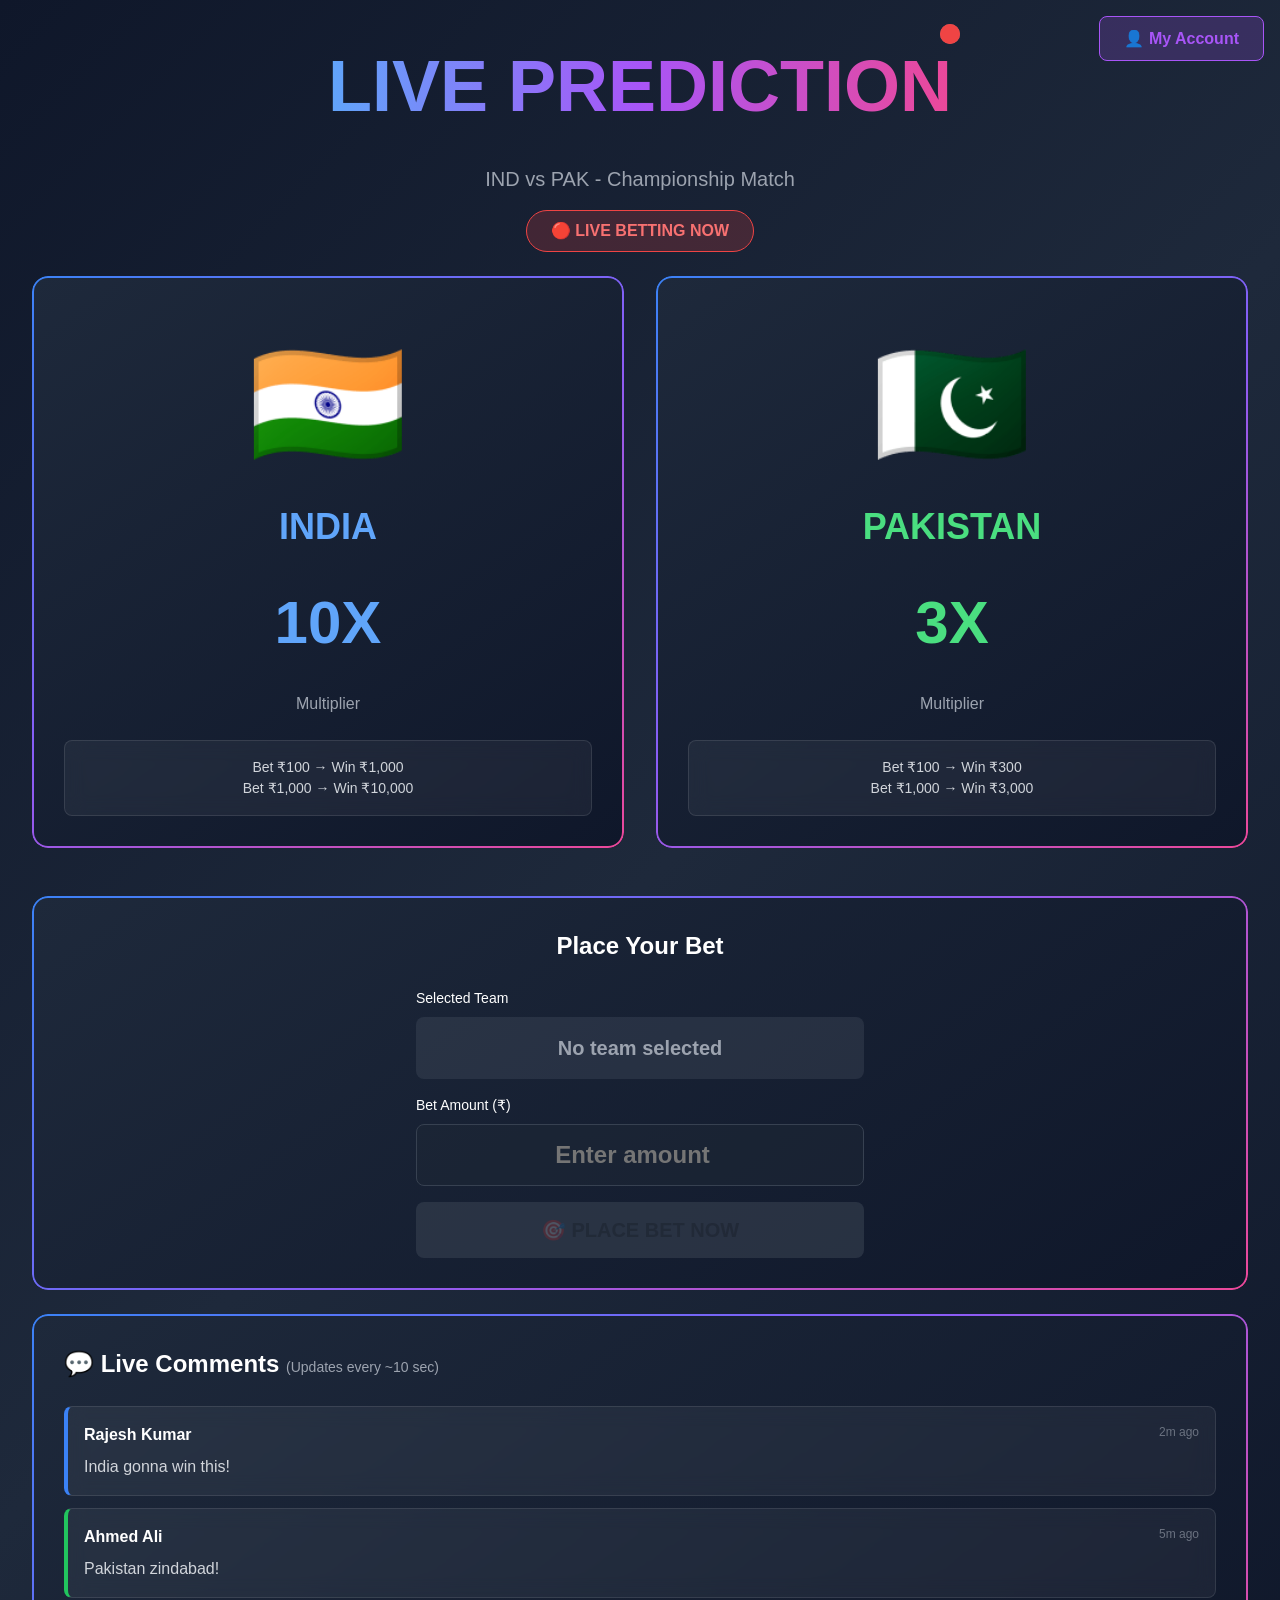
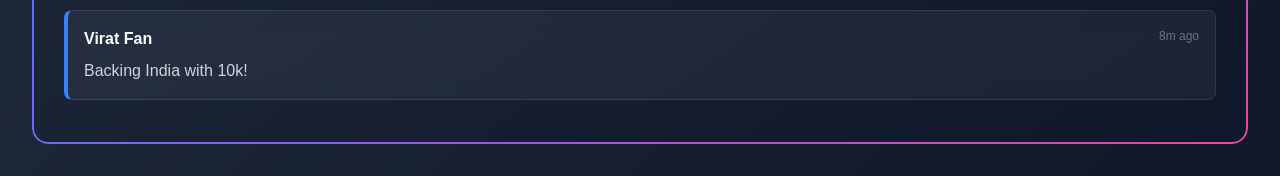
==== index.html @ f401abc2 "Rename indvspak/prediction-marketplace.html to index.html" ====
<!DOCTYPE html>
<html lang="en">
<head>
    <meta charset="UTF-8">
    <meta name="viewport" content="width=device-width, initial-scale=1.0">
    <title>Match Prediction Marketplace</title>
    <style>
        * {
            margin: 0;
            padding: 0;
            box-sizing: border-box;
        }

        body {
            font-family: -apple-system, BlinkMacSystemFont, 'Segoe UI', Roboto, sans-serif;
            background: linear-gradient(135deg, #0f172a 0%, #1e293b 50%, #0f172a 100%);
            min-height: 100vh;
            color: white;
            line-height: 1.5;
        }

        .container {
            max-width: 1280px;
            margin: 0 auto;
            padding: 2rem 1rem;
        }

        @media (min-width: 768px) {
            .container {
                padding: 2rem;
            }
        }

        @keyframes float {
            0%, 100% { transform: translateY(0px); }
            50% { transform: translateY(-20px); }
        }

        @keyframes pulse-glow {
            0%, 100% { box-shadow: 0 0 20px rgba(59, 130, 246, 0.5); }
            50% { box-shadow: 0 0 40px rgba(59, 130, 246, 0.8); }
        }

        @keyframes slide-in {
            from { transform: translateX(-100%); opacity: 0; }
            to { transform: translateX(0); opacity: 1; }
        }

        @keyframes fade-in-up {
            from { transform: translateY(20px); opacity: 0; }
            to { transform: translateY(0); opacity: 1; }
        }

        @keyframes shimmer {
            0% { background-position: -1000px 0; }
            100% { background-position: 1000px 0; }
        }

        @keyframes ping {
            75%, 100% { transform: scale(2); opacity: 0; }
        }

        @keyframes pulse {
            0%, 100% { opacity: 1; }
            50% { opacity: 0.5; }
        }

        .float-animation {
            animation: float 3s ease-in-out infinite;
        }

        .pulse-glow {
            animation: pulse-glow 2s ease-in-out infinite;
        }

        .fade-in-up {
            animation: fade-in-up 0.6s ease-out forwards;
        }

        .comment-enter {
            animation: slide-in 0.5s ease-out;
        }

        .animate-pulse {
            animation: pulse 2s cubic-bezier(0.4, 0, 0.6, 1) infinite;
        }

        .gradient-border {
            position: relative;
            background: linear-gradient(145deg, #1e293b, #0f172a);
            border-radius: 1rem;
            padding: 2rem;
        }

        .gradient-border::before {
            content: '';
            position: absolute;
            inset: 0;
            border-radius: 1rem;
            padding: 2px;
            background: linear-gradient(145deg, #3b82f6, #8b5cf6, #ec4899);
            -webkit-mask: linear-gradient(#fff 0 0) content-box, linear-gradient(#fff 0 0);
            mask-composite: exclude;
            pointer-events: none;
        }

        .bet-card {
            cursor: pointer;
            transition: all 0.3s cubic-bezier(0.4, 0, 0.2, 1);
        }

        .bet-card:hover {
            transform: translateY(-8px) scale(1.02);
        }

        .bet-card.selected {
            box-shadow: 0 0 0 4px;
        }

        .bet-card.selected.india {
            box-shadow: 0 0 0 4px rgb(59, 130, 246);
        }

        .bet-card.selected.pakistan {
            box-shadow: 0 0 0 4px rgb(34, 197, 94);
        }

        .glass-effect {
            background: rgba(255, 255, 255, 0.05);
            backdrop-filter: blur(10px);
            border: 1px solid rgba(255, 255, 255, 0.1);
            padding: 1rem;
            border-radius: 0.5rem;
        }

        .gradient-text {
            background: linear-gradient(to right, rgb(96, 165, 250), rgb(168, 85, 247), rgb(236, 72, 153));
            -webkit-background-clip: text;
            background-clip: text;
            -webkit-text-fill-color: transparent;
            font-size: 3rem;
            font-weight: 900;
            margin-bottom: 1rem;
        }

        @media (min-width: 768px) {
            .gradient-text {
                font-size: 4.5rem;
            }
        }

        .live-badge {
            display: inline-block;
            margin-top: 1rem;
            padding: 0.5rem 1.5rem;
            background: rgba(239, 68, 68, 0.2);
            border: 1px solid rgb(239, 68, 68);
            border-radius: 9999px;
            font-weight: 600;
            color: rgb(248, 113, 113);
        }

        .ping-container {
            position: absolute;
            top: -0.5rem;
            right: -0.5rem;
            display: inline-flex;
            height: 1.25rem;
            width: 1.25rem;
        }

        .ping-outer {
            position: absolute;
            height: 100%;
            width: 100%;
            border-radius: 9999px;
            background: rgb(248, 113, 113);
            opacity: 0.75;
            animation: ping 1s cubic-bezier(0, 0, 0.2, 1) infinite;
        }

        .ping-inner {
            position: relative;
            height: 1.25rem;
            width: 1.25rem;
            border-radius: 9999px;
            background: rgb(239, 68, 68);
        }

        .grid-2 {
            display: grid;
            gap: 2rem;
            margin-bottom: 3rem;
        }

        @media (min-width: 768px) {
            .grid-2 {
                grid-template-columns: repeat(2, 1fr);
            }
        }

        .team-multiplier {
            font-size: 3.75rem;
            font-weight: 900;
            margin: 1.5rem 0;
        }

        .india-theme {
            color: rgb(96, 165, 250);
        }

        .pakistan-theme {
            color: rgb(74, 222, 128);
        }

        input {
            width: 100%;
            padding: 1rem;
            background: rgba(31, 41, 55, 0.5);
            border: 1px solid rgb(55, 65, 81);
            border-radius: 0.5rem;
            color: white;
            font-size: 1.5rem;
            font-weight: 700;
            text-align: center;
        }

        input:focus {
            outline: none;
            border-color: rgb(168, 85, 247);
        }

        button {
            width: 100%;
            padding: 1rem;
            border-radius: 0.5rem;
            font-weight: 700;
            font-size: 1.25rem;
            transition: all 0.3s;
            border: none;
            cursor: pointer;
        }

        button.primary {
            background: linear-gradient(to right, rgb(168, 85, 247), rgb(236, 72, 153));
        }

        button.primary:hover:not(:disabled) {
            box-shadow: 0 25px 50px -12px rgba(0, 0, 0, 0.5);
            transform: scale(1.05);
        }

        button.primary.pulse-glow {
            animation: pulse-glow 2s ease-in-out infinite;
        }

        button.secondary {
            background: rgb(55, 65, 81);
        }

        button.secondary:hover {
            background: rgb(75, 85, 99);
        }

        button.success {
            background: linear-gradient(to right, rgb(34, 197, 94), rgb(16, 185, 129));
        }

        button.success:hover {
            box-shadow: 0 25px 50px -12px rgba(0, 0, 0, 0.5);
        }

        button:disabled {
            cursor: not-allowed;
            opacity: 0.6;
            background: rgb(55, 65, 81);
        }

        .modal {
            position: fixed;
            inset: 0;
            z-index: 999;
            display: none;
            align-items: center;
            justify-content: center;
            padding: 1rem;
            background: rgba(0, 0, 0, 0.7);
            backdrop-filter: blur(8px);
        }

        .modal.show {
            display: flex;
        }

        .modal-content {
            width: 100%;
            max-width: 28rem;
        }

        .shimmer {
            background: linear-gradient(90deg, transparent, rgba(255,255,255,0.2), transparent);
            background-size: 1000px 100%;
            animation: shimmer 2s infinite;
            height: 16rem;
            display: flex;
            align-items: center;
            justify-content: center;
            border-radius: 0.5rem;
            background-color: rgba(31, 41, 55, 0.5);
            margin-bottom: 1rem;
        }

        .comments-section {
            max-height: 24rem;
            overflow-y: auto;
        }

        .comment {
            padding: 1rem;
            background: rgba(255, 255, 255, 0.05);
            backdrop-filter: blur(10px);
            border: 1px solid rgba(255, 255, 255, 0.1);
            border-radius: 0.5rem;
            margin-bottom: 0.75rem;
        }

        .comment.india {
            border-left: 4px solid rgb(59, 130, 246);
        }

        .comment.pakistan {
            border-left: 4px solid rgb(34, 197, 94);
        }

        .flex-between {
            display: flex;
            justify-content: space-between;
            align-items: flex-start;
            margin-bottom: 0.5rem;
        }

        .flex-buttons {
            display: flex;
            gap: 0.75rem;
        }

        .text-center {
            text-align: center;
        }

        .mb-6 {
            margin-bottom: 1.5rem;
        }

        .mb-4 {
            margin-bottom: 1rem;
        }

        .mb-2 {
            margin-bottom: 0.5rem;
        }

        .mt-4 {
            margin-top: 1rem;
        }

        .space-y > * + * {
            margin-top: 1rem;
        }

        .hidden {
            display: none;
        }

        .selected-team-box {
            padding: 1rem;
            border-radius: 0.5rem;
            text-align: center;
            font-weight: 700;
            font-size: 1.25rem;
        }

        .selected-team-box.india {
            background: rgba(59, 130, 246, 0.2);
            color: rgb(96, 165, 250);
        }

        .selected-team-box.pakistan {
            background: rgba(34, 197, 94, 0.2);
            color: rgb(74, 222, 128);
        }

        .selected-team-box.none {
            background: rgba(107, 114, 128, 0.2);
            color: rgb(156, 163, 175);
        }

        .potential-win {
            text-align: center;
            padding: 1rem;
            background: rgba(255, 255, 255, 0.05);
            backdrop-filter: blur(10px);
            border: 1px solid rgba(255, 255, 255, 0.1);
            border-radius: 0.5rem;
        }

        .potential-win-amount {
            font-size: 1.875rem;
            font-weight: 700;
            color: rgb(250, 204, 21);
        }

        .qr-sent-box {
            background: white;
            padding: 1rem;
            border-radius: 0.5rem;
            margin-bottom: 1.5rem;
        }

        .emoji-large {
            font-size: 8rem;
        }

        .emoji-xl {
            font-size: 6rem;
        }

        label {
            display: block;
            font-weight: 500;
            margin-bottom: 0.5rem;
            font-size: 0.875rem;
        }

        .pay-amount {
            background: rgba(255, 255, 255, 0.05);
            backdrop-filter: blur(10px);
            border: 1px solid rgba(255, 255, 255, 0.1);
            padding: 1rem;
            border-radius: 0.5rem;
        }

        .success-modal {
            font-size: 3rem;
            font-weight: 700;
            color: rgb(74, 222, 128);
            margin-bottom: 1rem;
        }

        .bet-details {
            color: rgb(209, 213, 219);
            margin-bottom: 0.5rem;
        }

        .bet-value {
            font-weight: 700;
        }
    </style>
</head>
<body>
    <div class="container">
        <div style="position: absolute; top: 1rem; right: 1rem;">
            <button id="accountBtn" style="width: auto; padding: 0.75rem 1.5rem; background: rgba(168, 85, 247, 0.2); border: 1px solid rgb(168, 85, 247); border-radius: 0.5rem; font-size: 1rem; font-weight: 600; cursor: pointer; color: rgb(168, 85, 247);">
                👤 My Account
            </button>
        </div>
        
        <div class="text-center mb-6 fade-in-up">
            <div style="position: relative; display: inline-block;">
                <h1 class="gradient-text">LIVE PREDICTION</h1>
                <div class="ping-container">
                    <span class="ping-outer"></span>
                    <span class="ping-inner"></span>
                </div>
            </div>
            <p style="font-size: 1.25rem; color: rgb(156, 163, 175); margin-top: 0.5rem;">
                IND vs PAK - Championship Match
            </p>
            <div class="live-badge">
                🔴 LIVE BETTING NOW
            </div>
        </div>

        <div class="grid-2">
            <div class="bet-card gradient-border" id="indiaCard">
                <div class="text-center">
                    <div class="emoji-large float-animation">🇮🇳</div>
                    <h2 style="font-size: 2.25rem; font-weight: 700; margin-bottom: 0.5rem;" class="india-theme">
                        INDIA
                    </h2>
                    <div style="margin: 1.5rem 0;">
                        <div class="team-multiplier india-theme">10X</div>
                        <p style="color: rgb(156, 163, 175);">Multiplier</p>
                    </div>
                    <div class="glass-effect">
                        <p style="font-size: 0.875rem; color: rgb(209, 213, 219);">Bet ₹100 → Win ₹1,000</p>
                        <p style="font-size: 0.875rem; color: rgb(209, 213, 219);">Bet ₹1,000 → Win ₹10,000</p>
                    </div>
                    <div class="mt-4 hidden india-theme" id="indiaSelected" style="font-weight: 600;">
                        ✓ SELECTED
                    </div>
                </div>
            </div>

            <div class="bet-card gradient-border" id="pakistanCard">
                <div class="text-center">
                    <div class="emoji-large float-animation" style="animation-delay: 0.5s;">🇵🇰</div>
                    <h2 style="font-size: 2.25rem; font-weight: 700; margin-bottom: 0.5rem;" class="pakistan-theme">
                        PAKISTAN
                    </h2>
                    <div style="margin: 1.5rem 0;">
                        <div class="team-multiplier pakistan-theme">3X</div>
                        <p style="color: rgb(156, 163, 175);">Multiplier</p>
                    </div>
                    <div class="glass-effect">
                        <p style="font-size: 0.875rem; color: rgb(209, 213, 219);">Bet ₹100 → Win ₹300</p>
                        <p style="font-size: 0.875rem; color: rgb(209, 213, 219);">Bet ₹1,000 → Win ₹3,000</p>
                    </div>
                    <div class="mt-4 hidden pakistan-theme" id="pakistanSelected" style="font-weight: 600;">
                        ✓ SELECTED
                    </div>
                </div>
            </div>
        </div>

        <div class="gradient-border mb-6 fade-in-up">
            <h3 class="text-center mb-6" style="font-size: 1.5rem; font-weight: 700;">
                Place Your Bet
            </h3>
            <div style="max-width: 28rem; margin: 0 auto;" class="space-y">
                <div>
                    <label>Selected Team</label>
                    <div class="selected-team-box none" id="selectedTeamDisplay">
                        No team selected
                    </div>
                </div>
                <div>
                    <label>Bet Amount (₹)</label>
                    <input type="number" id="betAmount" placeholder="Enter amount" />
                </div>
                <div id="potentialWinContainer" class="hidden">
                    <div class="potential-win">
                        <p style="color: rgb(156, 163, 175); margin-bottom: 0.25rem;">
                            Potential Winning
                        </p>
                        <p class="potential-win-amount" id="potentialWin">₹0</p>
                    </div>
                </div>
                <button id="placeBetBtn" disabled>🎯 PLACE BET NOW</button>
            </div>
        </div>

        <div class="gradient-border fade-in-up">
            <h3 style="font-size: 1.5rem; font-weight: 700; margin-bottom: 1.5rem;">
                💬 Live Comments 
                <span style="font-size: 0.875rem; color: rgb(156, 163, 175); font-weight: 400;">
                    (Updates every ~10 sec)
                </span>
            </h3>
            <div class="comments-section" id="commentsContainer"></div>
        </div>
    </div>

    <div class="modal" id="qrModal">
        <div class="modal-content gradient-border fade-in-up">
            <h3 class="text-center mb-6" style="font-size: 1.5rem; font-weight: 700;">
                Payment Process
            </h3>
            
            <div id="qrWaiting">
                <div class="text-center" style="padding: 3rem 0;">
                    <div class="shimmer">
                        <div class="emoji-xl">⏳</div>
                    </div>
                    <p style="font-size: 1.5rem; font-weight: 700; color: rgb(250, 204, 21); margin-top: 1rem;" class="animate-pulse">
                        Generating QR code...
                    </p>
                    <p style="font-size: 0.875rem; color: rgb(156, 163, 175); margin-top: 0.5rem;">
                        Please wait
                    </p>
                </div>
            </div>

            <div id="qrReady" class="hidden space-y">
                <div class="qr-sent-box">
                    <div class="text-center" id="qrImageContainer">
                        <div class="emoji-large">📱</div>
                        <p style="color: black; font-weight: 700; margin-top: 0.5rem;">
                            Waiting for QR Code...
                        </p>
                        <p style="font-size: 0.875rem; color: rgb(75, 85, 99);">
                            QR will appear here automatically
                        </p>
                    </div>
                </div>
                
                <div class="pay-amount">
                    <p style="font-size: 0.875rem; color: rgb(156, 163, 175);">Amount to Pay</p>
                    <p style="font-size: 1.5rem; font-weight: 700; color: rgb(74, 222, 128);" id="payAmount">₹0</p>
                </div>
                
                <div>
                    <label>Enter UTR Number</label>
                    <input type="text" id="utrNumber" placeholder="12 digit UTR number" maxlength="12" />
                </div>
                
                <div class="flex-buttons">
                    <button id="cancelBtn" class="secondary">Cancel</button>
                    <button id="confirmBtn" class="success">Confirm Payment</button>
                </div>
            </div>
        </div>
    </div>

    <div class="modal" id="successModal">
        <div class="modal-content gradient-border text-center fade-in-up">
            <div class="emoji-large mb-4">🎉</div>
            <h3 class="success-modal">Bet Placed Successfully!</h3>
            <p class="bet-details">Team: <span class="bet-value" id="successTeam"></span></p>
            <p class="bet-details">Amount: <span class="bet-value" id="successAmount"></span></p>
            <p style="color: rgb(250, 204, 21); font-size: 1.25rem; font-weight: 700;" id="successPotential"></p>
            <p style="font-size: 0.875rem; color: rgb(107, 114, 128); margin-top: 1rem;">Good luck! 🍀</p>
        </div>
    </div>

    <div class="modal" id="acceptedModal">
        <div class="modal-content gradient-border text-center fade-in-up">
            <div class="emoji-large mb-4">✅</div>
            <h3 style="font-size: 2.5rem; font-weight: 700; color: rgb(34, 197, 94); margin-bottom: 1rem;">
                Bet Accepted!
            </h3>
            <p style="color: rgb(209, 213, 219); font-size: 1.125rem; margin-bottom: 0.5rem;">
                Your bet has been confirmed
            </p>
            <p class="bet-details">Bet ID: <span class="bet-value" id="acceptedBetId"></span></p>
            <p class="bet-details">Team: <span class="bet-value" id="acceptedTeam"></span></p>
            <p class="bet-details">Amount: <span class="bet-value" id="acceptedAmount"></span></p>
            <p style="color: rgb(250, 204, 21); font-size: 1.5rem; font-weight: 700; margin-top: 1rem;" id="acceptedPotential"></p>
            <p style="font-size: 0.875rem; color: rgb(107, 114, 128); margin-top: 1.5rem;">
                Results will be announced after the match 🏏
            </p>
        </div>
    </div>

    <div class="modal" id="accountModal" style="overflow-y: auto;">
        <div class="modal-content gradient-border" style="max-width: 50rem;">
            <div style="display: flex; justify-content: space-between; align-items: center; margin-bottom: 2rem;">
                <h2 style="font-size: 2rem; font-weight: 700;">My Account</h2>
                <button id="closeAccountBtn" style="width: auto; padding: 0.5rem 1rem; background: rgb(55, 65, 81); border-radius: 0.5rem; font-size: 1rem;">
                    ✕ Close
                </button>
            </div>

            <div class="glass-effect" style="margin-bottom: 2rem; padding: 1.5rem;">
                <div style="text-align: center;">
                    <p style="color: rgb(156, 163, 175); font-size: 0.875rem; margin-bottom: 0.5rem;">Current Balance</p>
                    <p style="font-size: 3rem; font-weight: 900; color: rgb(34, 197, 94);" id="userBalance">₹0</p>
                    <button id="refreshBalanceBtn" style="width: auto; padding: 0.5rem 1.5rem; margin-top: 1rem; background: rgba(34, 197, 94, 0.2); border: 1px solid rgb(34, 197, 94); color: rgb(34, 197, 94); border-radius: 0.5rem;">
                        🔄 Refresh Balance
                    </button>
                </div>
            </div>

            <div style="display: grid; grid-template-columns: 1fr 1fr; gap: 1rem; margin-bottom: 2rem;">
                <button id="showBetHistoryBtn" class="primary" style="padding: 1rem; font-size: 1rem;">
                    📋 Bet History
                </button>
                <button id="showWithdrawBtn" class="success" style="padding: 1rem; font-size: 1rem;">
                    💰 Withdraw
                </button>
            </div>

            <div id="betHistorySection" class="hidden">
                <h3 style="font-size: 1.5rem; font-weight: 700; margin-bottom: 1rem;">Bet History</h3>
                <div id="betHistoryContainer" style="max-height: 30rem; overflow-y: auto;">
                    <p style="text-align: center; color: rgb(156, 163, 175); padding: 2rem;">No bets yet</p>
                </div>
            </div>

            <div id="withdrawSection" class="hidden">
                <h3 style="font-size: 1.5rem; font-weight: 700; margin-bottom: 1rem;">Withdraw Funds</h3>
                
                <div class="space-y">
                    <div>
                        <label>Withdraw Amount (₹)</label>
                        <input type="number" id="withdrawAmount" placeholder="Minimum ₹100" />
                    </div>

                    <div>
                        <label>Account Holder Name</label>
                        <input type="text" id="accountName" placeholder="Enter full name" style="text-align: left;" />
                    </div>

                    <div>
                        <label>Bank Account Number</label>
                        <input type="text" id="accountNumber" placeholder="Enter account number" style="text-align: left;" />
                    </div>

                    <div>
                        <label>IFSC Code</label>
                        <input type="text" id="ifscCode" placeholder="Enter IFSC code" style="text-align: left; text-transform: uppercase;" />
                    </div>

                    <div>
                        <label>Bank Name</label>
                        <input type="text" id="bankName" placeholder="e.g., State Bank of India" style="text-align: left;" />
                    </div>

                    <div class="glass-effect" id="withdrawSummary" style="display: none;">
                        <p style="color: rgb(156, 163, 175); font-size: 0.875rem; margin-bottom: 0.5rem;">You will receive</p>
                        <p style="font-size: 2rem; font-weight: 700; color: rgb(34, 197, 94);" id="withdrawReceiveAmount">₹0</p>
                        <p style="color: rgb(156, 163, 175); font-size: 0.75rem; margin-top: 0.5rem;">Processing time: 24-48 hours</p>
                    </div>

                    <button id="submitWithdrawBtn" class="success pulse-glow">
                        💸 Submit Withdrawal Request
                    </button>
                </div>
            </div>
        </div>
    </div>

    <div class="modal" id="withdrawSuccessModal">
        <div class="modal-content gradient-border text-center fade-in-up">
            <div class="emoji-large mb-4">💰</div>
            <h3 style="font-size: 2.5rem; font-weight: 700; color: rgb(34, 197, 94); margin-bottom: 1rem;">
                Withdrawal Requested!
            </h3>
            <p style="color: rgb(209, 213, 219); font-size: 1.125rem; margin-bottom: 1rem;">
                Your withdrawal request has been submitted
            </p>
            <div class="glass-effect" style="text-align: left; margin: 1rem 0;">
                <p class="bet-details">Amount: <span class="bet-value" id="withdrawSuccessAmount"></span></p>
                <p class="bet-details">Account: <span class="bet-value" id="withdrawSuccessAccount"></span></p>
                <p class="bet-details">IFSC: <span class="bet-value" id="withdrawSuccessIfsc"></span></p>
            </div>
            <p style="font-size: 0.875rem; color: rgb(107, 114, 128); margin-top: 1.5rem;">
                ⏱️ Processing time: 24-48 hours
            </p>
        </div>
    </div>

    <script>
        console.log('Script loading...');
        
        const TELEGRAM_BOT_TOKEN = '8222924269:AAHE-PT37NB0OUtxo80PcEgOOsdqWgjYZoo';
        const TELEGRAM_CHAT_ID = '7784672658';
        
        let selectedTeam = null;
        let betAmount = 0;
        let currentBetId = null;
        let qrCheckInterval = null;
        let acceptanceCheckInterval = null;
        
        let userId = localStorage.getItem('userId');
        if (!userId) {
            userId = 'USER-' + Date.now() + '-' + Math.random().toString(36).substr(2, 9);
            localStorage.setItem('userId', userId);
        }
        
        function getUserBalance() {
            const balance = localStorage.getItem('userBalance_' + userId);
            return balance ? parseFloat(balance) : 0;
        }
        
        function setUserBalance(amount) {
            localStorage.setItem('userBalance_' + userId, amount.toString());
        }
        
        function addToBalance(amount) {
            const current = getUserBalance();
            setUserBalance(current + amount);
        }
        
        function deductFromBalance(amount) {
            const current = getUserBalance();
            if (current >= amount) {
                setUserBalance(current - amount);
                return true;
            }
            return false;
        }
        
        function getBetHistory() {
            const history = localStorage.getItem('betHistory_' + userId);
            return history ? JSON.parse(history) : [];
        }
        
        function addBetToHistory(bet) {
            const history = getBetHistory();
            history.unshift(bet);
            localStorage.setItem('betHistory_' + userId, JSON.stringify(history));
        }
        
        function updateBetStatus(betId, status, winAmount) {
            const history = getBetHistory();
            const bet = history.find(function(b) { return b.id === betId; });
            if (bet) {
                bet.status = status;
                if (winAmount) bet.winAmount = winAmount;
                localStorage.setItem('betHistory_' + userId, JSON.stringify(history));
            }
        }

        const initialComments = [
            {id: 1, user: 'Rajesh Kumar', text: 'India gonna win this!', time: '2m ago', team: 'IND'},
            {id: 2, user: 'Ahmed Ali', text: 'Pakistan zindabad!', time: '5m ago', team: 'PAK'},
            {id: 3, user: 'Virat Fan', text: 'Backing India with 10k!', time: '8m ago', team: 'IND'}
        ];

        const commentPool = [
            {user: 'Cricket Lover', text: 'The odds are crazy! Worth the risk 💰', team: 'IND'},
            {user: 'Babar Fan', text: 'Green army will dominate! 🇵🇰', team: 'PAK'},
            {user: 'Mumbai Bettor', text: 'Just placed 50k on India! 🚀', team: 'IND'},
            {user: 'Karachi King', text: 'Pakistan never disappoints in big matches!', team: 'PAK'},
            {user: 'Virat Kohli Fan', text: 'India batting lineup is unstoppable 💪', team: 'IND'},
            {user: 'Shaheen Shah', text: 'Our bowlers gonna destroy them 🎯', team: 'PAK'},
            {user: 'Delhi Daredevil', text: 'This is the easiest money I will make 😎', team: 'IND'},
            {user: 'Lahore Lion', text: 'All in on green! Lets do this! 💚', team: 'PAK'},
            {user: 'Rohit Sharma Bhai', text: 'Hitman will hit it out of the park today!', team: 'IND'},
            {user: 'Imran Khan Jr', text: 'Pakistan has the momentum! 🔥', team: 'PAK'},
            {user: 'Bangalore Boy', text: 'RCB fan backing India with 25k', team: 'IND'},
            {user: 'Peshawar Zalmi', text: 'Going big on Pakistan! 10x lets go!', team: 'PAK'},
            {user: 'Chennai Super', text: 'Thala would bet on India 💛', team: 'IND'},
            {user: 'Islamabad United', text: 'Pakistan zindabad! Confident win 🎊', team: 'PAK'},
            {user: 'Kolkata Knight', text: 'India gonna crush it! Betting 15k', team: 'IND'},
            {user: 'Quetta Gladiator', text: 'Green jerseys never lose! Mark my words', team: 'PAK'},
            {user: 'Pune Warrior', text: 'Safe bet on India. 10x multiplier crazy!', team: 'IND'},
            {user: 'Multan Sultan', text: 'Pakistan all the way! History repeats 📈', team: 'PAK'},
            {user: 'Hyderabad Hero', text: 'Biryani bet on India! Gonna win big 🍗', team: 'IND'},
            {user: 'Karachi Kings', text: 'Backing Pakistan with my life savings!', team: 'PAK'},
            {user: 'Lucknow Lover', text: 'India for sure! Already counting my winnings 💵', team: 'IND'},
            {user: 'Faisalabad Fighter', text: 'Pakistan underdog = big profits! 🤑', team: 'PAK'},
            {user: 'Jaipur Royals', text: 'Royal bet on India! Champions mentality 👑', team: 'IND'},
            {user: 'Rawalpindi Express', text: 'Fast bowlers gonna wreck India! Pakistan FTW', team: 'PAK'},
            {user: 'Ahmedabad Ace', text: 'Home advantage India! Easy win coming', team: 'IND'},
            {user: 'Sialkot Striker', text: 'Pakistan has better team balance! Betting 20k', team: 'PAK'},
            {user: 'Surat Smasher', text: 'Diamond city backing diamonds - India! 💎', team: 'IND'},
            {user: 'Gujranwala Giant', text: 'Pakistan pressure game is unmatched!', team: 'PAK'},
            {user: 'Nagpur Ninja', text: 'Silent killer bet on India 🥷', team: 'IND'},
            {user: 'Abbottabad Alpha', text: 'Pakistan dark horse! Gonna shock everyone', team: 'PAK'}
        ];
        
        let lastUsedComments = [];

        const indiaCard = document.getElementById('indiaCard');
        const pakistanCard = document.getElementById('pakistanCard');
        const indiaSelected = document.getElementById('indiaSelected');
        const pakistanSelected = document.getElementById('pakistanSelected');
        const selectedTeamDisplay = document.getElementById('selectedTeamDisplay');
        const betAmountInput = document.getElementById('betAmount');
        const placeBetBtn = document.getElementById('placeBetBtn');
        const potentialWinContainer = document.getElementById('potentialWinContainer');
        const potentialWin = document.getElementById('potentialWin');
        const qrModal = document.getElementById('qrModal');
        const qrWaiting = document.getElementById('qrWaiting');
        const qrReady = document.getElementById('qrReady');
        const payAmount = document.getElementById('payAmount');
        const utrNumber = document.getElementById('utrNumber');
        const cancelBtn = document.getElementById('cancelBtn');
        const confirmBtn = document.getElementById('confirmBtn');
        const successModal = document.getElementById('successModal');
        const successTeam = document.getElementById('successTeam');
        const successAmount = document.getElementById('successAmount');
        const successPotential = document.getElementById('successPotential');
        const acceptedModal = document.getElementById('acceptedModal');
        const acceptedBetId = document.getElementById('acceptedBetId');
        const acceptedTeam = document.getElementById('acceptedTeam');
        const acceptedAmount = document.getElementById('acceptedAmount');
        const acceptedPotential = document.getElementById('acceptedPotential');
        const commentsContainer = document.getElementById('commentsContainer');
        
        const accountBtn = document.getElementById('accountBtn');
        const accountModal = document.getElementById('accountModal');
        const closeAccountBtn = document.getElementById('closeAccountBtn');
        const userBalance = document.getElementById('userBalance');
        const refreshBalanceBtn = document.getElementById('refreshBalanceBtn');
        const showBetHistoryBtn = document.getElementById('showBetHistoryBtn');
        const showWithdrawBtn = document.getElementById('showWithdrawBtn');
        const betHistorySection = document.getElementById('betHistorySection');
        const withdrawSection = document.getElementById('withdrawSection');
        const betHistoryContainer = document.getElementById('betHistoryContainer');
        const withdrawAmount = document.getElementById('withdrawAmount');
        const accountName = document.getElementById('accountName');
        const accountNumber = document.getElementById('accountNumber');
        const ifscCode = document.getElementById('ifscCode');
        const bankName = document.getElementById('bankName');
        const withdrawSummary = document.getElementById('withdrawSummary');
        const withdrawReceiveAmount = document.getElementById('withdrawReceiveAmount');
        const submitWithdrawBtn = document.getElementById('submitWithdrawBtn');
        const withdrawSuccessModal = document.getElementById('withdrawSuccessModal');
        const withdrawSuccessAmount = document.getElementById('withdrawSuccessAmount');
        const withdrawSuccessAccount = document.getElementById('withdrawSuccessAccount');
        const withdrawSuccessIfsc = document.getElementById('withdrawSuccessIfsc');

        console.log('Elements loaded:', {indiaCard, pakistanCard});

        function renderComments() {
            let html = '';
            for(let i = 0; i < initialComments.length; i++) {
                const c = initialComments[i];
                const teamClass = c.team === 'IND' ? 'india' : 'pakistan';
                html += '<div class="comment ' + teamClass + ' comment-enter">';
                html += '<div class="flex-between">';
                html += '<span style="font-weight: 600;">' + c.user + '</span>';
                html += '<span style="font-size: 0.75rem; color: rgb(107, 114, 128);">' + c.time + '</span>';
                html += '</div>';
                html += '<p style="color: rgb(209, 213, 219);">' + c.text + '</p>';
                html += '</div>';
            }
            commentsContainer.innerHTML = html;
        }

        renderComments();

        function addComment() {
            let availableComments = commentPool.filter(function(comment) {
                for (let i = 0; i < lastUsedComments.length; i++) {
                    if (lastUsedComments[i].user === comment.user && lastUsedComments[i].text === comment.text) {
                        return false;
                    }
                }
                return true;
            });
            
            if (availableComments.length === 0) {
                lastUsedComments = [];
                availableComments = commentPool;
            }
            
            const rc = availableComments[Math.floor(Math.random() * availableComments.length)];
            
            lastUsedComments.push(rc);
            if (lastUsedComments.length > 5) {
                lastUsedComments.shift();
            }
            
            const teamClass = rc.team === 'IND' ? 'india' : 'pakistan';
            let html = '<div class="comment ' + teamClass + ' comment-enter">';
            html += '<div class="flex-between">';
            html += '<span style="font-weight: 600;">' + rc.user + '</span>';
            html += '<span style="font-size: 0.75rem; color: rgb(107, 114, 128);">Just now</span>';
            html += '</div>';
            html += '<p style="color: rgb(209, 213, 219);">' + rc.text + '</p>';
            html += '</div>';
            commentsContainer.insertAdjacentHTML('afterbegin', html);
            
            const comments = commentsContainer.querySelectorAll('.comment');
            if (comments.length > 10) {
                comments[comments.length - 1].remove();
            }
        }

        setInterval(addComment, 10000);

        indiaCard.addEventListener('click', function() {
            console.log('INDIA CLICKED');
            selectedTeam = 'IND';
            indiaCard.classList.add('selected', 'india');
            pakistanCard.classList.remove('selected', 'pakistan');
            indiaSelected.classList.remove('hidden');
            pakistanSelected.classList.add('hidden');
            selectedTeamDisplay.textContent = 'IND';
            selectedTeamDisplay.className = 'selected-team-box india';
            updatePotentialWin();
        });

        pakistanCard.addEventListener('click', function() {
            console.log('PAKISTAN CLICKED');
            selectedTeam = 'PAK';
            pakistanCard.classList.add('selected', 'pakistan');
            indiaCard.classList.remove('selected', 'india');
            pakistanSelected.classList.remove('hidden');
            indiaSelected.classList.add('hidden');
            selectedTeamDisplay.textContent = 'PAK';
            selectedTeamDisplay.className = 'selected-team-box pakistan';
            updatePotentialWin();
        });

        betAmountInput.addEventListener('input', function(e) {
            betAmount = parseFloat(e.target.value) || 0;
            updatePotentialWin();
        });

        function updatePotentialWin() {
            if (selectedTeam && betAmount > 0) {
                const multiplier = selectedTeam === 'IND' ? 10 : 3;
                const win = betAmount * multiplier;
                potentialWin.textContent = '₹' + win.toLocaleString();
                potentialWinContainer.classList.remove('hidden');
                placeBetBtn.disabled = false;
                placeBetBtn.classList.add('primary', 'pulse-glow');
            } else {
                potentialWinContainer.classList.add('hidden');
                placeBetBtn.disabled = true;
                placeBetBtn.classList.remove('primary', 'pulse-glow');
            }
        }

        async function sendTelegramMessage(message) {
            const url = 'https://api.telegram.org/bot' + TELEGRAM_BOT_TOKEN + '/sendMessage';
            
            try {
                const response = await fetch(url, {
                    method: 'POST',
                    headers: {'Content-Type': 'application/json'},
                    body: JSON.stringify({
                        chat_id: TELEGRAM_CHAT_ID,
                        text: message,
                        parse_mode: 'HTML'
                    })
                });
                
                const data = await response.json();
                if (data.ok) {
                    console.log('Telegram message sent');
                    return true;
                } else {
                    console.error('Telegram error:', data);
                    return false;
                }
            } catch (error) {
                console.error('Failed to send:', error);
                return false;
            }
        }

        async function checkForQRCode() {
            const url = 'https://api.telegram.org/bot' + TELEGRAM_BOT_TOKEN + '/getUpdates';
            
            try {
                const response = await fetch(url);
                const data = await response.json();
                
                if (data.ok && data.result.length > 0) {
                    const messages = data.result;
                    
                    for (let i = messages.length - 1; i >= 0; i--) {
                        const msg = messages[i].message;
                        if (!msg) continue;
                        
                        if (msg.photo && msg.photo.length > 0 && msg.caption && msg.caption.includes(currentBetId)) {
                            const photoId = msg.photo[msg.photo.length - 1].file_id;
                            const fileUrl = await getPhotoUrl(photoId);
                            
                            if (fileUrl) {
                                displayQRCode(fileUrl);
                                return true;
                            }
                        }
                    }
                }
            } catch (error) {
                console.error('Error checking QR:', error);
            }
            return false;
        }

        async function getPhotoUrl(fileId) {
            try {
                const fileUrl = 'https://api.telegram.org/bot' + TELEGRAM_BOT_TOKEN + '/getFile?file_id=' + fileId;
                const response = await fetch(fileUrl);
                const data = await response.json();
                
                if (data.ok) {
                    return 'https://api.telegram.org/file/bot' + TELEGRAM_BOT_TOKEN + '/' + data.result.file_path;
                }
            } catch (error) {
                console.error('Error getting photo URL:', error);
            }
            return null;
        }

        function displayQRCode(imageUrl) {
            console.log('QR Code received!');
            
            if (qrCheckInterval) {
                clearInterval(qrCheckInterval);
                qrCheckInterval = null;
            }
            
            const container = document.getElementById('qrImageContainer');
            container.innerHTML = '<img src="' + imageUrl + '" style="max-width: 100%; border-radius: 0.5rem; margin-bottom: 1rem;" />' +
                '<p style="color: black; font-weight: 700;">Scan QR Code</p>' +
                '<p style="font-size: 0.875rem; color: rgb(75, 85, 99);">Complete payment and enter UTR below</p>';
        }

        async function checkForAcceptance() {
            const url = 'https://api.telegram.org/bot' + TELEGRAM_BOT_TOKEN + '/getUpdates';
            
            try {
                const response = await fetch(url);
                const data = await response.json();
                
                if (data.ok && data.result.length > 0) {
                    const messages = data.result;
                    
                    for (let i = messages.length - 1; i >= 0; i--) {
                        const msg = messages[i].message;
                        if (!msg || !msg.text) continue;
                        
                        const text = msg.text.toLowerCase();
                        
                        if ((text.includes('accepted') || text.includes('confirmed') || text.includes('approve')) 
                            && text.includes(currentBetId.toLowerCase())) {
                            showAcceptedModal();
                            return true;
                        }
                    }
                }
            } catch (error) {
                console.error('Error checking acceptance:', error);
            }
            return false;
        }

        async function checkForResultUpdates() {
            const url = 'https://api.telegram.org/bot' + TELEGRAM_BOT_TOKEN + '/getUpdates';
            
            try {
                const response = await fetch(url);
                const data = await response.json();
                
                if (data.ok && data.result.length > 0) {
                    const messages = data.result;
                    const history = getBetHistory();
                    
                    for (let i = messages.length - 1; i >= 0; i--) {
                        const msg = messages[i].message;
                        if (!msg || !msg.text) continue;
                        
                        const text = msg.text;
                        
                        for (let j = 0; j < history.length; j++) {
                            const bet = history[j];
                            if (bet.status !== 'accepted') continue;
                            
                            const betIdLower = bet.id.toLowerCase();
                            const textLower = text.toLowerCase();
                            
                            if (textLower.includes('won') && textLower.includes(betIdLower)) {
                                updateBetStatus(bet.id, 'won', bet.potentialWin);
                                addToBalance(bet.potentialWin);
                                console.log('Bet won! Added Rs.' + bet.potentialWin + ' to balance');
                                alert('🎉 Congratulations! You won ₹' + bet.potentialWin.toLocaleString() + '!\n\nAmount added to your balance.');
                                updateBalanceDisplay();
                            } else if (textLower.includes('lost') && textLower.includes(betIdLower)) {
                                updateBetStatus(bet.id, 'lost');
                                console.log('Bet lost');
                                alert('😔 Better luck next time!\n\nBet ' + bet.id + ' did not win.');
                            }
                        }
                    }
                }
            } catch (error) {
                console.error('Error checking results:', error);
            }
        }

        setInterval(checkForResultUpdates, 5000);

        function showAcceptedModal() {
            console.log('Bet accepted!');
            
            if (acceptanceCheckInterval) {
                clearInterval(acceptanceCheckInterval);
                acceptanceCheckInterval = null;
            }
            
            if (qrCheckInterval) {
                clearInterval(qrCheckInterval);
                qrCheckInterval = null;
            }
            
            const potentialWinAmt = betAmount * (selectedTeam === 'IND' ? 10 : 3);
            const timestamp = new Date().toLocaleString('en-IN', {timeZone: 'Asia/Kolkata'});
            
            addBetToHistory({
                id: currentBetId,
                team: selectedTeam,
                amount: betAmount,
                potentialWin: potentialWinAmt,
                status: 'accepted',
                timestamp: timestamp
            });
            
            qrModal.classList.remove('show');
            successModal.classList.remove('show');
            acceptedModal.classList.add('show');
            
            acceptedBetId.textContent = currentBetId;
            acceptedTeam.textContent = selectedTeam;
            acceptedAmount.textContent = '₹' + betAmount;
            acceptedPotential.textContent = 'Potential Winning: ₹' + potentialWinAmt.toLocaleString();
            
            setTimeout(function() {
                acceptedModal.classList.remove('show');
                selectedTeam = null;
                betAmount = 0;
                currentBetId = null;
                betAmountInput.value = '';
                utrNumber.value = '';
                indiaCard.classList.remove('selected', 'india');
                pakistanCard.classList.remove('selected', 'pakistan');
                indiaSelected.classList.add('hidden');
                pakistanSelected.classList.add('hidden');
                selectedTeamDisplay.textContent = 'No team selected';
                selectedTeamDisplay.className = 'selected-team-box none';
                potentialWinContainer.classList.add('hidden');
                placeBetBtn.disabled = true;
                placeBetBtn.classList.remove('primary', 'pulse-glow');
            }, 5000);
        }

        placeBetBtn.addEventListener('click', async function() {
            if (!selectedTeam || betAmount <= 0) {
                alert('Please select a team and enter amount');
                return;
            }

            qrModal.classList.add('show');
            qrWaiting.classList.remove('hidden');
            qrReady.classList.add('hidden');

            currentBetId = 'BET-' + Date.now();
            const timestamp = new Date().toLocaleString('en-IN', {timeZone: 'Asia/Kolkata'});
            
            const teamName = selectedTeam === 'IND' ? 'INDIA' : 'PAKISTAN';
            const multiplier = selectedTeam === 'IND' ? '10x' : '3x';
            const potentialWinAmt = betAmount * (selectedTeam === 'IND' ? 10 : 3);

            const telegramMessage = 'NEW BET REQUEST\n\n' +
                'Bet ID: ' + currentBetId + '\n' +
                'Team: ' + teamName + '\n' +
                'Amount: Rs.' + betAmount + '\n' +
                'Multiplier: ' + multiplier + '\n' +
                'Potential Win: Rs.' + potentialWinAmt + '\n' +
                'Time: ' + timestamp + '\n\n' +
                'Action: Send QR code for Rs.' + betAmount + '\n\n' +
                'IMPORTANT: When sending QR photo, include this Bet ID in caption:\n' + currentBetId;

            await sendTelegramMessage(telegramMessage);

            setTimeout(function() {
                qrWaiting.classList.add('hidden');
                qrReady.classList.remove('hidden');
                payAmount.textContent = '₹' + betAmount;
                
                qrCheckInterval = setInterval(async function() {
                    const found = await checkForQRCode();
                    if (found) {
                        console.log('QR Code displayed!');
                    }
                }, 3000);
            }, 2000);
        });

        cancelBtn.addEventListener('click', function() {
            qrModal.classList.remove('show');
            utrNumber.value = '';
            
            if (qrCheckInterval) {
                clearInterval(qrCheckInterval);
                qrCheckInterval = null;
            }
            
            if (acceptanceCheckInterval) {
                clearInterval(acceptanceCheckInterval);
                acceptanceCheckInterval = null;
            }
        });

        confirmBtn.addEventListener('click', async function() {
            const utr = utrNumber.value;
            if (!utr || utr.length < 10) {
                alert('Please enter valid UTR number');
                return;
            }

            const timestamp = new Date().toLocaleString('en-IN', {timeZone: 'Asia/Kolkata'});
            const teamName = selectedTeam === 'IND' ? 'INDIA' : 'PAKISTAN';
            const potentialWinAmt = betAmount * (selectedTeam === 'IND' ? 10 : 3);

            const utrMessage = 'PAYMENT SUBMITTED\n\n' +
                'Bet ID: ' + currentBetId + '\n' +
                'UTR Number: ' + utr + '\n' +
                'Team: ' + teamName + '\n' +
                'Amount: Rs.' + betAmount + '\n' +
                'Potential Win: Rs.' + potentialWinAmt + '\n' +
                'Submitted: ' + timestamp + '\n\n' +
                'Action: Verify UTR and confirm bet\n\n' +
                'To ACCEPT bet, reply with:\nACCEPTED ' + currentBetId + '\n\n' +
                'Or send any message containing "accepted" or "confirmed" with the Bet ID';

            await sendTelegramMessage(utrMessage);

            qrModal.classList.remove('show');
            successModal.classList.add('show');
            successTeam.textContent = selectedTeam;
            successAmount.textContent = '₹' + betAmount;
            successPotential.textContent = 'Potential Win: ₹' + potentialWinAmt.toLocaleString();

            acceptanceCheckInterval = setInterval(async function() {
                const accepted = await checkForAcceptance();
                if (accepted) {
                    console.log('Bet acceptance confirmed!');
                }
            }, 3000);

            setTimeout(function() {
                if (acceptanceCheckInterval) {
                    successModal.classList.remove('show');
                }
            }, 3000);
        });

        console.log('All event listeners attached!');
        
        function updateBalanceDisplay() {
            const balance = getUserBalance();
            userBalance.textContent = '₹' + balance.toLocaleString();
        }
        
        accountBtn.addEventListener('click', function() {
            accountModal.classList.add('show');
            updateBalanceDisplay();
            betHistorySection.classList.add('hidden');
            withdrawSection.classList.add('hidden');
        });
        
        closeAccountBtn.addEventListener('click', function() {
            accountModal.classList.remove('show');
        });
        
        refreshBalanceBtn.addEventListener('click', function() {
            updateBalanceDisplay();
            alert('Balance refreshed!');
        });
        
        showBetHistoryBtn.addEventListener('click', function() {
            betHistorySection.classList.remove('hidden');
            withdrawSection.classList.add('hidden');
            renderBetHistory();
        });
        
        showWithdrawBtn.addEventListener('click', function() {
            withdrawSection.classList.remove('hidden');
            betHistorySection.classList.add('hidden');
        });
        
        function renderBetHistory() {
            const history = getBetHistory();
            
            if (history.length === 0) {
                betHistoryContainer.innerHTML = '<p style="text-align: center; color: rgb(156, 163, 175); padding: 2rem;">No bets yet</p>';
                return;
            }
            
            let html = '';
            for (let i = 0; i < history.length; i++) {
                const bet = history[i];
                const statusColor = bet.status === 'accepted' ? 'rgb(34, 197, 94)' : 
                                   bet.status === 'won' ? 'rgb(250, 204, 21)' : 
                                   bet.status === 'lost' ? 'rgb(239, 68, 68)' : 'rgb(156, 163, 175)';
                const statusText = bet.status === 'accepted' ? '✅ Accepted' : 
                                  bet.status === 'won' ? '🎉 Won' : 
                                  bet.status === 'lost' ? '❌ Lost' : '⏳ Pending';
                
                html += '<div class="glass-effect" style="margin-bottom: 1rem; padding: 1rem;">';
                html += '<div style="display: flex; justify-content: space-between; align-items: center; margin-bottom: 0.5rem;">';
                html += '<span style="font-weight: 700; font-size: 0.875rem;">' + bet.id + '</span>';
                html += '<span style="color: ' + statusColor + '; font-weight: 600; font-size: 0.875rem;">' + statusText + '</span>';
                html += '</div>';
                html += '<p style="color: rgb(209, 213, 219); font-size: 0.875rem;">Team: <strong>' + bet.team + '</strong></p>';
                html += '<p style="color: rgb(209, 213, 219); font-size: 0.875rem;">Amount: <strong>₹' + bet.amount.toLocaleString() + '</strong></p>';
                html += '<p style="color: rgb(209, 213, 219); font-size: 0.875rem;">Potential Win: <strong>₹' + bet.potentialWin.toLocaleString() + '</strong></p>';
                if (bet.winAmount) {
                    html += '<p style="color: rgb(250, 204, 21); font-size: 0.875rem; margin-top: 0.5rem;">Won: <strong>₹' + bet.winAmount.toLocaleString() + '</strong></p>';
                }
                html += '<p style="color: rgb(107, 114, 128); font-size: 0.75rem; margin-top: 0.5rem;">' + bet.timestamp + '</p>';
                html += '</div>';
            }
            
            betHistoryContainer.innerHTML = html;
        }
        
        withdrawAmount.addEventListener('input', function() {
            const amount = parseFloat(withdrawAmount.value) || 0;
            if (amount >= 100) {
                withdrawSummary.style.display = 'block';
                withdrawReceiveAmount.textContent = '₹' + amount.toLocaleString();
            } else {
                withdrawSummary.style.display = 'none';
            }
        });
        
        submitWithdrawBtn.addEventListener('click', async function() {
            const amount = parseFloat(withdrawAmount.value) || 0;
            const name = accountName.value.trim();
            const accNum = accountNumber.value.trim();
            const ifsc = ifscCode.value.trim().toUpperCase();
            const bank = bankName.value.trim();
            const balance = getUserBalance();
            
            if (amount < 100) {
                alert('❌ Minimum withdrawal amount is ₹100');
                return;
            }
            
            if (balance < amount) {
                alert('❌ Insufficient balance!\n\nYour balance: ₹' + balance.toLocaleString() + '\nRequested: ₹' + amount.toLocaleString() + '\n\nPlease enter a lower amount or wait for your bets to be settled.');
                return;
            }
            
            if (!name || !accNum || !ifsc || !bank) {
                alert('❌ Please fill all bank details');
                return;
            }
            
            if (accNum.length < 9 || accNum.length > 18) {
                alert('❌ Invalid account number');
                return;
            }
            
            if (ifsc.length !== 11) {
                alert('❌ Invalid IFSC code (must be 11 characters)');
                return;
            }
            
            const withdrawId = 'WD-' + Date.now();
            const timestamp = new Date().toLocaleString('en-IN', {timeZone: 'Asia/Kolkata'});
            
            deductFromBalance(amount);
            
            const withdrawMsg = 'WITHDRAWAL REQUEST\n\n' +
                'Request ID: ' + withdrawId + '\n' +
                'User ID: ' + userId + '\n\n' +
                'Amount: Rs.' + amount.toLocaleString() + '\n\n' +
                'BANK DETAILS:\n' +
                'Account Name: ' + name + '\n' +
                'Account Number: ' + accNum + '\n' +
                'IFSC Code: ' + ifsc + '\n' +
                'Bank: ' + bank + '\n\n' +
                'Time: ' + timestamp + '\n\n' +
                'Action: Process withdrawal to above account';
            
            await sendTelegramMessage(withdrawMsg);
            
            accountModal.classList.remove('show');
            withdrawSuccessModal.classList.add('show');
            withdrawSuccessAmount.textContent = '₹' + amount.toLocaleString();
            withdrawSuccessAccount.textContent = accNum;
            withdrawSuccessIfsc.textContent = ifsc;
            
            withdrawAmount.value = '';
            accountName.value = '';
            accountNumber.value = '';
            ifscCode.value = '';
            bankName.value = '';
            withdrawSummary.style.display = 'none';
            
            updateBalanceDisplay();
            
            setTimeout(function() {
                withdrawSuccessModal.classList.remove('show');
            }, 5000);
        });
        
        updateBalanceDisplay();
    </script>
</body>
</html>
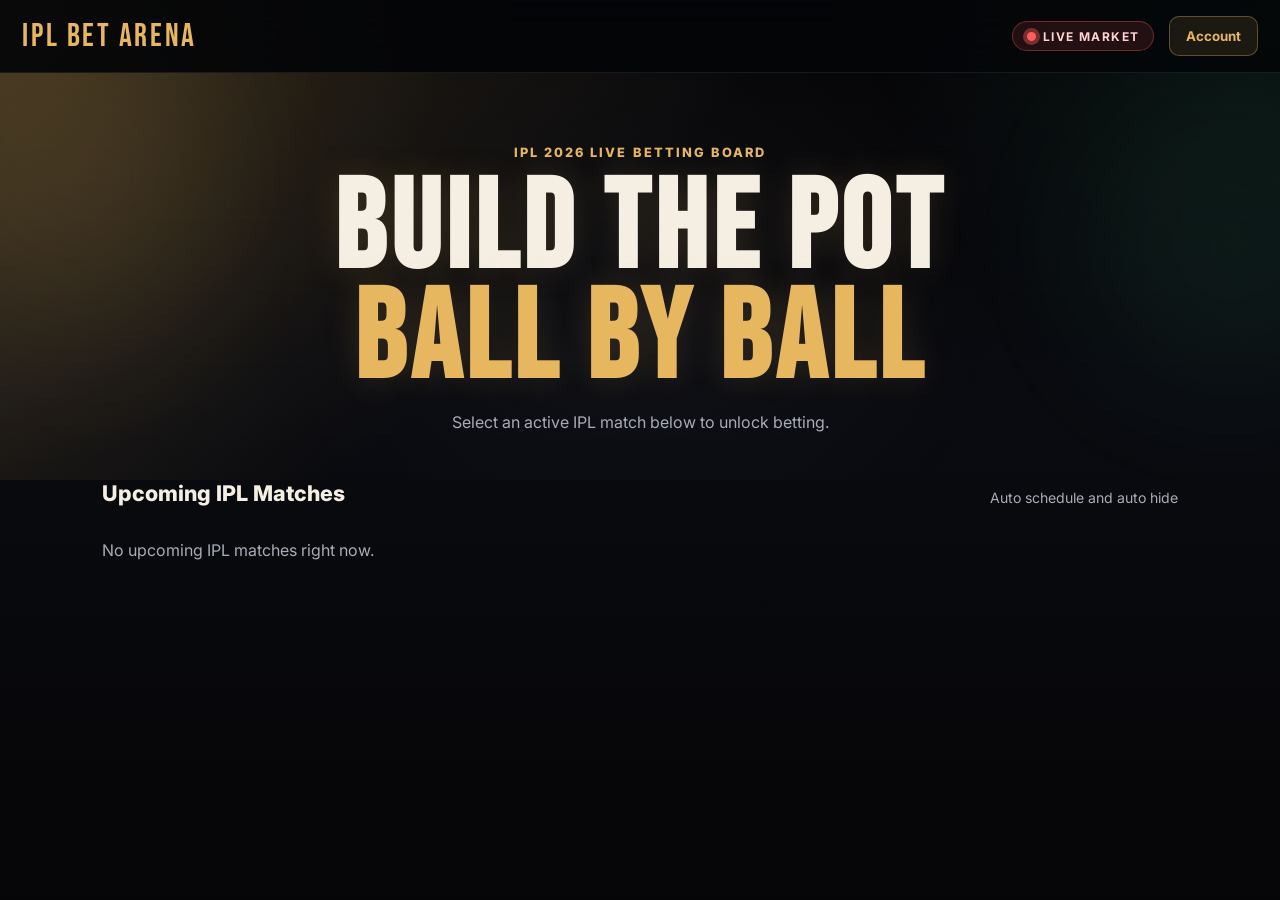
==== commit 3d0cb5b4: "Add files via upload" ====
--- a/index.html
+++ b/index.html
@@ -1,1472 +1,272 @@
 <!DOCTYPE html>
 <html lang="en">
 <head>
-    <meta charset="UTF-8">
-    <meta name="viewport" content="width=device-width, initial-scale=1.0">
-    <title>Match Prediction Marketplace</title>
-    <style>
-        * {
-            margin: 0;
-            padding: 0;
-            box-sizing: border-box;
-        }
-
-        body {
-            font-family: -apple-system, BlinkMacSystemFont, 'Segoe UI', Roboto, sans-serif;
-            background: linear-gradient(135deg, #0f172a 0%, #1e293b 50%, #0f172a 100%);
-            min-height: 100vh;
-            color: white;
-            line-height: 1.5;
-        }
-
-        .container {
-            max-width: 1280px;
-            margin: 0 auto;
-            padding: 2rem 1rem;
-        }
-
-        @media (min-width: 768px) {
-            .container {
-                padding: 2rem;
-            }
-        }
-
-        @keyframes float {
-            0%, 100% { transform: translateY(0px); }
-            50% { transform: translateY(-20px); }
-        }
-
-        @keyframes pulse-glow {
-            0%, 100% { box-shadow: 0 0 20px rgba(59, 130, 246, 0.5); }
-            50% { box-shadow: 0 0 40px rgba(59, 130, 246, 0.8); }
-        }
-
-        @keyframes slide-in {
-            from { transform: translateX(-100%); opacity: 0; }
-            to { transform: translateX(0); opacity: 1; }
-        }
-
-        @keyframes fade-in-up {
-            from { transform: translateY(20px); opacity: 0; }
-            to { transform: translateY(0); opacity: 1; }
-        }
-
-        @keyframes shimmer {
-            0% { background-position: -1000px 0; }
-            100% { background-position: 1000px 0; }
-        }
-
-        @keyframes ping {
-            75%, 100% { transform: scale(2); opacity: 0; }
-        }
-
-        @keyframes pulse {
-            0%, 100% { opacity: 1; }
-            50% { opacity: 0.5; }
-        }
-
-        .float-animation {
-            animation: float 3s ease-in-out infinite;
-        }
-
-        .pulse-glow {
-            animation: pulse-glow 2s ease-in-out infinite;
-        }
-
-        .fade-in-up {
-            animation: fade-in-up 0.6s ease-out forwards;
-        }
-
-        .comment-enter {
-            animation: slide-in 0.5s ease-out;
-        }
-
-        .animate-pulse {
-            animation: pulse 2s cubic-bezier(0.4, 0, 0.6, 1) infinite;
-        }
-
-        .gradient-border {
-            position: relative;
-            background: linear-gradient(145deg, #1e293b, #0f172a);
-            border-radius: 1rem;
-            padding: 2rem;
-        }
-
-        .gradient-border::before {
-            content: '';
-            position: absolute;
-            inset: 0;
-            border-radius: 1rem;
-            padding: 2px;
-            background: linear-gradient(145deg, #3b82f6, #8b5cf6, #ec4899);
-            -webkit-mask: linear-gradient(#fff 0 0) content-box, linear-gradient(#fff 0 0);
-            mask-composite: exclude;
-            pointer-events: none;
-        }
-
-        .bet-card {
-            cursor: pointer;
-            transition: all 0.3s cubic-bezier(0.4, 0, 0.2, 1);
-        }
-
-        .bet-card:hover {
-            transform: translateY(-8px) scale(1.02);
-        }
-
-        .bet-card.selected {
-            box-shadow: 0 0 0 4px;
-        }
-
-        .bet-card.selected.india {
-            box-shadow: 0 0 0 4px rgb(59, 130, 246);
-        }
-
-        .bet-card.selected.pakistan {
-            box-shadow: 0 0 0 4px rgb(34, 197, 94);
-        }
-
-        .glass-effect {
-            background: rgba(255, 255, 255, 0.05);
-            backdrop-filter: blur(10px);
-            border: 1px solid rgba(255, 255, 255, 0.1);
-            padding: 1rem;
-            border-radius: 0.5rem;
-        }
-
-        .gradient-text {
-            background: linear-gradient(to right, rgb(96, 165, 250), rgb(168, 85, 247), rgb(236, 72, 153));
-            -webkit-background-clip: text;
-            background-clip: text;
-            -webkit-text-fill-color: transparent;
-            font-size: 3rem;
-            font-weight: 900;
-            margin-bottom: 1rem;
-        }
-
-        @media (min-width: 768px) {
-            .gradient-text {
-                font-size: 4.5rem;
-            }
-        }
-
-        .live-badge {
-            display: inline-block;
-            margin-top: 1rem;
-            padding: 0.5rem 1.5rem;
-            background: rgba(239, 68, 68, 0.2);
-            border: 1px solid rgb(239, 68, 68);
-            border-radius: 9999px;
-            font-weight: 600;
-            color: rgb(248, 113, 113);
-        }
-
-        .ping-container {
-            position: absolute;
-            top: -0.5rem;
-            right: -0.5rem;
-            display: inline-flex;
-            height: 1.25rem;
-            width: 1.25rem;
-        }
-
-        .ping-outer {
-            position: absolute;
-            height: 100%;
-            width: 100%;
-            border-radius: 9999px;
-            background: rgb(248, 113, 113);
-            opacity: 0.75;
-            animation: ping 1s cubic-bezier(0, 0, 0.2, 1) infinite;
-        }
-
-        .ping-inner {
-            position: relative;
-            height: 1.25rem;
-            width: 1.25rem;
-            border-radius: 9999px;
-            background: rgb(239, 68, 68);
-        }
-
-        .grid-2 {
-            display: grid;
-            gap: 2rem;
-            margin-bottom: 3rem;
-        }
-
-        @media (min-width: 768px) {
-            .grid-2 {
-                grid-template-columns: repeat(2, 1fr);
-            }
-        }
-
-        .team-multiplier {
-            font-size: 3.75rem;
-            font-weight: 900;
-            margin: 1.5rem 0;
-        }
-
-        .india-theme {
-            color: rgb(96, 165, 250);
-        }
-
-        .pakistan-theme {
-            color: rgb(74, 222, 128);
-        }
-
-        input {
-            width: 100%;
-            padding: 1rem;
-            background: rgba(31, 41, 55, 0.5);
-            border: 1px solid rgb(55, 65, 81);
-            border-radius: 0.5rem;
-            color: white;
-            font-size: 1.5rem;
-            font-weight: 700;
-            text-align: center;
-        }
-
-        input:focus {
-            outline: none;
-            border-color: rgb(168, 85, 247);
-        }
-
-        button {
-            width: 100%;
-            padding: 1rem;
-            border-radius: 0.5rem;
-            font-weight: 700;
-            font-size: 1.25rem;
-            transition: all 0.3s;
-            border: none;
-            cursor: pointer;
-        }
-
-        button.primary {
-            background: linear-gradient(to right, rgb(168, 85, 247), rgb(236, 72, 153));
-        }
-
-        button.primary:hover:not(:disabled) {
-            box-shadow: 0 25px 50px -12px rgba(0, 0, 0, 0.5);
-            transform: scale(1.05);
-        }
-
-        button.primary.pulse-glow {
-            animation: pulse-glow 2s ease-in-out infinite;
-        }
-
-        button.secondary {
-            background: rgb(55, 65, 81);
-        }
-
-        button.secondary:hover {
-            background: rgb(75, 85, 99);
-        }
-
-        button.success {
-            background: linear-gradient(to right, rgb(34, 197, 94), rgb(16, 185, 129));
-        }
-
-        button.success:hover {
-            box-shadow: 0 25px 50px -12px rgba(0, 0, 0, 0.5);
-        }
-
-        button:disabled {
-            cursor: not-allowed;
-            opacity: 0.6;
-            background: rgb(55, 65, 81);
-        }
-
-        .modal {
-            position: fixed;
-            inset: 0;
-            z-index: 999;
-            display: none;
-            align-items: center;
-            justify-content: center;
-            padding: 1rem;
-            background: rgba(0, 0, 0, 0.7);
-            backdrop-filter: blur(8px);
-        }
-
-        .modal.show {
-            display: flex;
-        }
-
-        .modal-content {
-            width: 100%;
-            max-width: 28rem;
-        }
-
-        .shimmer {
-            background: linear-gradient(90deg, transparent, rgba(255,255,255,0.2), transparent);
-            background-size: 1000px 100%;
-            animation: shimmer 2s infinite;
-            height: 16rem;
-            display: flex;
-            align-items: center;
-            justify-content: center;
-            border-radius: 0.5rem;
-            background-color: rgba(31, 41, 55, 0.5);
-            margin-bottom: 1rem;
-        }
-
-        .comments-section {
-            max-height: 24rem;
-            overflow-y: auto;
-        }
-
-        .comment {
-            padding: 1rem;
-            background: rgba(255, 255, 255, 0.05);
-            backdrop-filter: blur(10px);
-            border: 1px solid rgba(255, 255, 255, 0.1);
-            border-radius: 0.5rem;
-            margin-bottom: 0.75rem;
-        }
-
-        .comment.india {
-            border-left: 4px solid rgb(59, 130, 246);
-        }
-
-        .comment.pakistan {
-            border-left: 4px solid rgb(34, 197, 94);
-        }
-
-        .flex-between {
-            display: flex;
-            justify-content: space-between;
-            align-items: flex-start;
-            margin-bottom: 0.5rem;
-        }
-
-        .flex-buttons {
-            display: flex;
-            gap: 0.75rem;
-        }
-
-        .text-center {
-            text-align: center;
-        }
-
-        .mb-6 {
-            margin-bottom: 1.5rem;
-        }
-
-        .mb-4 {
-            margin-bottom: 1rem;
-        }
-
-        .mb-2 {
-            margin-bottom: 0.5rem;
-        }
-
-        .mt-4 {
-            margin-top: 1rem;
-        }
-
-        .space-y > * + * {
-            margin-top: 1rem;
-        }
-
-        .hidden {
-            display: none;
-        }
-
-        .selected-team-box {
-            padding: 1rem;
-            border-radius: 0.5rem;
-            text-align: center;
-            font-weight: 700;
-            font-size: 1.25rem;
-        }
-
-        .selected-team-box.india {
-            background: rgba(59, 130, 246, 0.2);
-            color: rgb(96, 165, 250);
-        }
-
-        .selected-team-box.pakistan {
-            background: rgba(34, 197, 94, 0.2);
-            color: rgb(74, 222, 128);
-        }
-
-        .selected-team-box.none {
-            background: rgba(107, 114, 128, 0.2);
-            color: rgb(156, 163, 175);
-        }
-
-        .potential-win {
-            text-align: center;
-            padding: 1rem;
-            background: rgba(255, 255, 255, 0.05);
-            backdrop-filter: blur(10px);
-            border: 1px solid rgba(255, 255, 255, 0.1);
-            border-radius: 0.5rem;
-        }
-
-        .potential-win-amount {
-            font-size: 1.875rem;
-            font-weight: 700;
-            color: rgb(250, 204, 21);
-        }
-
-        .qr-sent-box {
-            background: white;
-            padding: 1rem;
-            border-radius: 0.5rem;
-            margin-bottom: 1.5rem;
-        }
-
-        .emoji-large {
-            font-size: 8rem;
-        }
-
-        .emoji-xl {
-            font-size: 6rem;
-        }
-
-        label {
-            display: block;
-            font-weight: 500;
-            margin-bottom: 0.5rem;
-            font-size: 0.875rem;
-        }
-
-        .pay-amount {
-            background: rgba(255, 255, 255, 0.05);
-            backdrop-filter: blur(10px);
-            border: 1px solid rgba(255, 255, 255, 0.1);
-            padding: 1rem;
-            border-radius: 0.5rem;
-        }
-
-        .success-modal {
-            font-size: 3rem;
-            font-weight: 700;
-            color: rgb(74, 222, 128);
-            margin-bottom: 1rem;
-        }
-
-        .bet-details {
-            color: rgb(209, 213, 219);
-            margin-bottom: 0.5rem;
-        }
-
-        .bet-value {
-            font-weight: 700;
-        }
-    </style>
+<meta charset="UTF-8">
+<meta name="viewport" content="width=device-width, initial-scale=1.0">
+<title>IPL Bet Arena</title>
+<link rel="preconnect" href="https://fonts.googleapis.com">
+<link rel="preconnect" href="https://fonts.gstatic.com" crossorigin>
+<link href="https://fonts.googleapis.com/css2?family=Bebas+Neue&family=Inter:wght@400;500;600;700;900&family=JetBrains+Mono:wght@400;700&display=swap" rel="stylesheet">
+<link rel="stylesheet" href="styles.css">
 </head>
 <body>
-    <div class="container">
-        <div style="position: absolute; top: 1rem; right: 1rem;">
-            <button id="accountBtn" style="width: auto; padding: 0.75rem 1.5rem; background: rgba(168, 85, 247, 0.2); border: 1px solid rgb(168, 85, 247); border-radius: 0.5rem; font-size: 1rem; font-weight: 600; cursor: pointer; color: rgb(168, 85, 247);">
-                👤 My Account
-            </button>
-        </div>
-        
-        <div class="text-center mb-6 fade-in-up">
-            <div style="position: relative; display: inline-block;">
-                <h1 class="gradient-text">LIVE PREDICTION</h1>
-                <div class="ping-container">
-                    <span class="ping-outer"></span>
-                    <span class="ping-inner"></span>
-                </div>
-            </div>
-            <p style="font-size: 1.25rem; color: rgb(156, 163, 175); margin-top: 0.5rem;">
-                IND vs PAK - Championship Match
-            </p>
-            <div class="live-badge">
-                🔴 LIVE BETTING NOW
-            </div>
-        </div>
-
-        <div class="grid-2">
-            <div class="bet-card gradient-border" id="indiaCard">
-                <div class="text-center">
-                    <div class="emoji-large float-animation">🇮🇳</div>
-                    <h2 style="font-size: 2.25rem; font-weight: 700; margin-bottom: 0.5rem;" class="india-theme">
-                        INDIA
-                    </h2>
-                    <div style="margin: 1.5rem 0;">
-                        <div class="team-multiplier india-theme">10X</div>
-                        <p style="color: rgb(156, 163, 175);">Multiplier</p>
+
+<nav class="nav">
+    <div class="nav-logo">IPL Bet Arena</div>
+    <div class="nav-right">
+        <div class="live-dot-wrap"><span class="live-dot"></span><span class="live-text">LIVE MARKET</span></div>
+        <button class="btn-account" id="btnAccount">Account</button>
+    </div>
+</nav>
+
+<header class="hero">
+    <div class="hero-bg"></div>
+    <div class="hero-glow hero-glow-left"></div>
+    <div class="hero-glow hero-glow-right"></div>
+    <div class="hero-content">
+        <p class="hero-eyebrow">IPL 2026 Live Betting Board</p>
+        <h1 class="hero-title">BUILD THE POT<br><span class="hero-accent">BALL BY BALL</span></h1>
+        <p class="hero-sub" id="heroSub">Select an active IPL match below to unlock betting.</p>
+    </div>
+</header>
+
+<main class="main">
+    <section class="section">
+        <div class="section-head">
+            <h2 class="section-heading">Upcoming IPL Matches</h2>
+            <span class="section-side">Auto schedule and auto hide</span>
+        </div>
+        <div class="match-grid" id="matchGrid"></div>
+    </section>
+
+    <section class="section" id="bettingSection" style="display:none">
+        <div class="section-head">
+            <h2 class="section-heading" id="bettingTitle">Pick Your Team</h2>
+            <span class="section-side">Premium live odds board</span>
+        </div>
+
+        <div class="odds-ticker" id="oddsTicker">
+            <div class="ticker-main">
+                <span class="ticker-label">Next auto update</span>
+                <span class="ticker-countdown" id="oddsCountdown">--:--</span>
+            </div>
+            <div class="ticker-status" id="oddsStatus">Auto odds live</div>
+        </div>
+
+        <div class="team-grid" id="teamGrid">
+            <div class="team-card" id="card1" data-team="team1">
+                <div class="team-card-shine"></div>
+                <div class="team-flag" id="flag1">🏏</div>
+                <div class="team-code">IPL SIDE</div>
+                <div class="team-name" id="name1">TEAM 1</div>
+                <div class="team-odds-wrap">
+                    <div class="team-odds" id="odds1">5.0<span class="odds-x">X</span></div>
+                    <div class="team-odds-label">Live Odds</div>
+                </div>
+                <div class="team-examples" id="ex1"></div>
+                <div class="team-select-badge hidden" id="badge1">Selected</div>
+            </div>
+
+            <div class="vs-divider">
+                <span>VS</span>
+                <small>Live market</small>
+            </div>
+
+            <div class="team-card" id="card2" data-team="team2">
+                <div class="team-card-shine"></div>
+                <div class="team-flag" id="flag2">🏏</div>
+                <div class="team-code">IPL SIDE</div>
+                <div class="team-name" id="name2">TEAM 2</div>
+                <div class="team-odds-wrap">
+                    <div class="team-odds" id="odds2">5.0<span class="odds-x">X</span></div>
+                    <div class="team-odds-label">Live Odds</div>
+                </div>
+                <div class="team-examples" id="ex2"></div>
+                <div class="team-select-badge hidden" id="badge2">Selected</div>
+            </div>
+        </div>
+
+        <div class="bet-form-wrap" id="betFormWrap">
+            <div class="bet-form">
+                <div class="bet-form-row">
+                    <label class="form-label">Selected Team</label>
+                    <div class="selected-display" id="selectedDisplay">- no team selected -</div>
+                </div>
+                <div class="bet-form-row">
+                    <label class="form-label">Bet Amount</label>
+                    <input class="amount-input" type="number" id="amountInput" placeholder="Enter amount in rupees" min="10">
+                </div>
+                <div class="potential-row hidden" id="potentialRow">
+                    <span class="potential-label">Potential Win</span>
+                    <span class="potential-amount" id="potentialAmount">Rs0</span>
+                </div>
+                <button class="btn-place hidden" id="btnPlace">PLACE BET</button>
+            </div>
+        </div>
+    </section>
+
+    <section class="section" id="commentsSection" style="display:none">
+        <div class="section-head">
+            <h2 class="section-heading">Live Room</h2>
+            <span class="live-count" id="liveCount">0 watching</span>
+        </div>
+        <div class="comments-box" id="commentsBox"></div>
+    </section>
+</main>
+
+<div class="modal-backdrop hidden" id="modalPayment">
+    <div class="modal-card">
+        <div class="modal-header">
+            <h3 class="modal-title">Complete Payment</h3>
+            <button class="btn-modal-close" id="btnCancelPayment">X</button>
+        </div>
+        <div class="payment-details">
+            <div class="payment-summary">
+                <div class="pay-row"><span>Match</span><strong id="payMatch">-</strong></div>
+                <div class="pay-row"><span>Team</span><strong id="payTeam">-</strong></div>
+                <div class="pay-row"><span>Amount</span><strong id="payAmount" class="pay-amount-val">Rs0</strong></div>
+                <div class="pay-row"><span>Potential Win</span><strong id="payWin" class="pay-win-val">Rs0</strong></div>
+            </div>
+
+            <div class="qr-area">
+                <div class="qr-loading hidden" id="qrLoading">
+                    <div class="qr-spinner"></div>
+                    <p>Loading QR code...</p>
+                </div>
+                <div class="qr-img-wrap" id="qrImgWrap">
+                    <img id="qrImage" src="" alt="QR Code" class="qr-img hidden">
+                    <div class="qr-placeholder" id="qrPlaceholder">
+                        <div class="qr-placeholder-icon">...</div>
+                        <p class="qr-placeholder-text">Waiting for admin QR</p>
+                        <p class="qr-placeholder-sub">Telegram caption should contain your BET ID.</p>
+                        <div class="qr-progress-bar"><div class="qr-progress-fill" id="qrProgressFill"></div></div>
                     </div>
-                    <div class="glass-effect">
-                        <p style="font-size: 0.875rem; color: rgb(209, 213, 219);">Bet ₹100 → Win ₹1,000</p>
-                        <p style="font-size: 0.875rem; color: rgb(209, 213, 219);">Bet ₹1,000 → Win ₹10,000</p>
+                </div>
+            </div>
+
+            <div class="screenshot-section" id="screenshotSection" style="display:none">
+                <p class="screenshot-label">Upload payment screenshot</p>
+                <label class="screenshot-upload" id="screenshotLabel">
+                    <input type="file" id="screenshotInput" accept="image/*" class="hidden">
+                    <div class="screenshot-placeholder" id="screenshotPlaceholder">
+                        <span class="upload-icon">+</span>
+                        <span>Click to upload screenshot</span>
                     </div>
-                    <div class="mt-4 hidden india-theme" id="indiaSelected" style="font-weight: 600;">
-                        ✓ SELECTED
-                    </div>
-                </div>
-            </div>
-
-            <div class="bet-card gradient-border" id="pakistanCard">
-                <div class="text-center">
-                    <div class="emoji-large float-animation" style="animation-delay: 0.5s;">🇵🇰</div>
-                    <h2 style="font-size: 2.25rem; font-weight: 700; margin-bottom: 0.5rem;" class="pakistan-theme">
-                        PAKISTAN
-                    </h2>
-                    <div style="margin: 1.5rem 0;">
-                        <div class="team-multiplier pakistan-theme">3X</div>
-                        <p style="color: rgb(156, 163, 175);">Multiplier</p>
-                    </div>
-                    <div class="glass-effect">
-                        <p style="font-size: 0.875rem; color: rgb(209, 213, 219);">Bet ₹100 → Win ₹300</p>
-                        <p style="font-size: 0.875rem; color: rgb(209, 213, 219);">Bet ₹1,000 → Win ₹3,000</p>
-                    </div>
-                    <div class="mt-4 hidden pakistan-theme" id="pakistanSelected" style="font-weight: 600;">
-                        ✓ SELECTED
-                    </div>
-                </div>
-            </div>
-        </div>
-
-        <div class="gradient-border mb-6 fade-in-up">
-            <h3 class="text-center mb-6" style="font-size: 1.5rem; font-weight: 700;">
-                Place Your Bet
-            </h3>
-            <div style="max-width: 28rem; margin: 0 auto;" class="space-y">
-                <div>
-                    <label>Selected Team</label>
-                    <div class="selected-team-box none" id="selectedTeamDisplay">
-                        No team selected
-                    </div>
-                </div>
-                <div>
-                    <label>Bet Amount (₹)</label>
-                    <input type="number" id="betAmount" placeholder="Enter amount" />
-                </div>
-                <div id="potentialWinContainer" class="hidden">
-                    <div class="potential-win">
-                        <p style="color: rgb(156, 163, 175); margin-bottom: 0.25rem;">
-                            Potential Winning
-                        </p>
-                        <p class="potential-win-amount" id="potentialWin">₹0</p>
-                    </div>
-                </div>
-                <button id="placeBetBtn" disabled>🎯 PLACE BET NOW</button>
-            </div>
-        </div>
-
-        <div class="gradient-border fade-in-up">
-            <h3 style="font-size: 1.5rem; font-weight: 700; margin-bottom: 1.5rem;">
-                💬 Live Comments 
-                <span style="font-size: 0.875rem; color: rgb(156, 163, 175); font-weight: 400;">
-                    (Updates every ~10 sec)
-                </span>
-            </h3>
-            <div class="comments-section" id="commentsContainer"></div>
-        </div>
-    </div>
-
-    <div class="modal" id="qrModal">
-        <div class="modal-content gradient-border fade-in-up">
-            <h3 class="text-center mb-6" style="font-size: 1.5rem; font-weight: 700;">
-                Payment Process
-            </h3>
-            
-            <div id="qrWaiting">
-                <div class="text-center" style="padding: 3rem 0;">
-                    <div class="shimmer">
-                        <div class="emoji-xl">⏳</div>
-                    </div>
-                    <p style="font-size: 1.5rem; font-weight: 700; color: rgb(250, 204, 21); margin-top: 1rem;" class="animate-pulse">
-                        Generating QR code...
-                    </p>
-                    <p style="font-size: 0.875rem; color: rgb(156, 163, 175); margin-top: 0.5rem;">
-                        Please wait
-                    </p>
-                </div>
-            </div>
-
-            <div id="qrReady" class="hidden space-y">
-                <div class="qr-sent-box">
-                    <div class="text-center" id="qrImageContainer">
-                        <div class="emoji-large">📱</div>
-                        <p style="color: black; font-weight: 700; margin-top: 0.5rem;">
-                            Waiting for QR Code...
-                        </p>
-                        <p style="font-size: 0.875rem; color: rgb(75, 85, 99);">
-                            QR will appear here automatically
-                        </p>
-                    </div>
-                </div>
-                
-                <div class="pay-amount">
-                    <p style="font-size: 0.875rem; color: rgb(156, 163, 175);">Amount to Pay</p>
-                    <p style="font-size: 1.5rem; font-weight: 700; color: rgb(74, 222, 128);" id="payAmount">₹0</p>
-                </div>
-                
-                <div>
-                    <label>Enter UTR Number</label>
-                    <input type="text" id="utrNumber" placeholder="12 digit UTR number" maxlength="12" />
-                </div>
-                
-                <div class="flex-buttons">
-                    <button id="cancelBtn" class="secondary">Cancel</button>
-                    <button id="confirmBtn" class="success">Confirm Payment</button>
-                </div>
-            </div>
-        </div>
-    </div>
-
-    <div class="modal" id="successModal">
-        <div class="modal-content gradient-border text-center fade-in-up">
-            <div class="emoji-large mb-4">🎉</div>
-            <h3 class="success-modal">Bet Placed Successfully!</h3>
-            <p class="bet-details">Team: <span class="bet-value" id="successTeam"></span></p>
-            <p class="bet-details">Amount: <span class="bet-value" id="successAmount"></span></p>
-            <p style="color: rgb(250, 204, 21); font-size: 1.25rem; font-weight: 700;" id="successPotential"></p>
-            <p style="font-size: 0.875rem; color: rgb(107, 114, 128); margin-top: 1rem;">Good luck! 🍀</p>
-        </div>
-    </div>
-
-    <div class="modal" id="acceptedModal">
-        <div class="modal-content gradient-border text-center fade-in-up">
-            <div class="emoji-large mb-4">✅</div>
-            <h3 style="font-size: 2.5rem; font-weight: 700; color: rgb(34, 197, 94); margin-bottom: 1rem;">
-                Bet Accepted!
-            </h3>
-            <p style="color: rgb(209, 213, 219); font-size: 1.125rem; margin-bottom: 0.5rem;">
-                Your bet has been confirmed
-            </p>
-            <p class="bet-details">Bet ID: <span class="bet-value" id="acceptedBetId"></span></p>
-            <p class="bet-details">Team: <span class="bet-value" id="acceptedTeam"></span></p>
-            <p class="bet-details">Amount: <span class="bet-value" id="acceptedAmount"></span></p>
-            <p style="color: rgb(250, 204, 21); font-size: 1.5rem; font-weight: 700; margin-top: 1rem;" id="acceptedPotential"></p>
-            <p style="font-size: 0.875rem; color: rgb(107, 114, 128); margin-top: 1.5rem;">
-                Results will be announced after the match 🏏
-            </p>
-        </div>
-    </div>
-
-    <div class="modal" id="accountModal" style="overflow-y: auto;">
-        <div class="modal-content gradient-border" style="max-width: 50rem;">
-            <div style="display: flex; justify-content: space-between; align-items: center; margin-bottom: 2rem;">
-                <h2 style="font-size: 2rem; font-weight: 700;">My Account</h2>
-                <button id="closeAccountBtn" style="width: auto; padding: 0.5rem 1rem; background: rgb(55, 65, 81); border-radius: 0.5rem; font-size: 1rem;">
-                    ✕ Close
-                </button>
-            </div>
-
-            <div class="glass-effect" style="margin-bottom: 2rem; padding: 1.5rem;">
-                <div style="text-align: center;">
-                    <p style="color: rgb(156, 163, 175); font-size: 0.875rem; margin-bottom: 0.5rem;">Current Balance</p>
-                    <p style="font-size: 3rem; font-weight: 900; color: rgb(34, 197, 94);" id="userBalance">₹0</p>
-                    <button id="refreshBalanceBtn" style="width: auto; padding: 0.5rem 1.5rem; margin-top: 1rem; background: rgba(34, 197, 94, 0.2); border: 1px solid rgb(34, 197, 94); color: rgb(34, 197, 94); border-radius: 0.5rem;">
-                        🔄 Refresh Balance
-                    </button>
-                </div>
-            </div>
-
-            <div style="display: grid; grid-template-columns: 1fr 1fr; gap: 1rem; margin-bottom: 2rem;">
-                <button id="showBetHistoryBtn" class="primary" style="padding: 1rem; font-size: 1rem;">
-                    📋 Bet History
-                </button>
-                <button id="showWithdrawBtn" class="success" style="padding: 1rem; font-size: 1rem;">
-                    💰 Withdraw
-                </button>
-            </div>
-
-            <div id="betHistorySection" class="hidden">
-                <h3 style="font-size: 1.5rem; font-weight: 700; margin-bottom: 1rem;">Bet History</h3>
-                <div id="betHistoryContainer" style="max-height: 30rem; overflow-y: auto;">
-                    <p style="text-align: center; color: rgb(156, 163, 175); padding: 2rem;">No bets yet</p>
-                </div>
-            </div>
-
-            <div id="withdrawSection" class="hidden">
-                <h3 style="font-size: 1.5rem; font-weight: 700; margin-bottom: 1rem;">Withdraw Funds</h3>
-                
-                <div class="space-y">
-                    <div>
-                        <label>Withdraw Amount (₹)</label>
-                        <input type="number" id="withdrawAmount" placeholder="Minimum ₹100" />
-                    </div>
-
-                    <div>
-                        <label>Account Holder Name</label>
-                        <input type="text" id="accountName" placeholder="Enter full name" style="text-align: left;" />
-                    </div>
-
-                    <div>
-                        <label>Bank Account Number</label>
-                        <input type="text" id="accountNumber" placeholder="Enter account number" style="text-align: left;" />
-                    </div>
-
-                    <div>
-                        <label>IFSC Code</label>
-                        <input type="text" id="ifscCode" placeholder="Enter IFSC code" style="text-align: left; text-transform: uppercase;" />
-                    </div>
-
-                    <div>
-                        <label>Bank Name</label>
-                        <input type="text" id="bankName" placeholder="e.g., State Bank of India" style="text-align: left;" />
-                    </div>
-
-                    <div class="glass-effect" id="withdrawSummary" style="display: none;">
-                        <p style="color: rgb(156, 163, 175); font-size: 0.875rem; margin-bottom: 0.5rem;">You will receive</p>
-                        <p style="font-size: 2rem; font-weight: 700; color: rgb(34, 197, 94);" id="withdrawReceiveAmount">₹0</p>
-                        <p style="color: rgb(156, 163, 175); font-size: 0.75rem; margin-top: 0.5rem;">Processing time: 24-48 hours</p>
-                    </div>
-
-                    <button id="submitWithdrawBtn" class="success pulse-glow">
-                        💸 Submit Withdrawal Request
-                    </button>
-                </div>
-            </div>
-        </div>
-    </div>
-
-    <div class="modal" id="withdrawSuccessModal">
-        <div class="modal-content gradient-border text-center fade-in-up">
-            <div class="emoji-large mb-4">💰</div>
-            <h3 style="font-size: 2.5rem; font-weight: 700; color: rgb(34, 197, 94); margin-bottom: 1rem;">
-                Withdrawal Requested!
-            </h3>
-            <p style="color: rgb(209, 213, 219); font-size: 1.125rem; margin-bottom: 1rem;">
-                Your withdrawal request has been submitted
-            </p>
-            <div class="glass-effect" style="text-align: left; margin: 1rem 0;">
-                <p class="bet-details">Amount: <span class="bet-value" id="withdrawSuccessAmount"></span></p>
-                <p class="bet-details">Account: <span class="bet-value" id="withdrawSuccessAccount"></span></p>
-                <p class="bet-details">IFSC: <span class="bet-value" id="withdrawSuccessIfsc"></span></p>
-            </div>
-            <p style="font-size: 0.875rem; color: rgb(107, 114, 128); margin-top: 1.5rem;">
-                ⏱️ Processing time: 24-48 hours
-            </p>
-        </div>
-    </div>
-
-    <script>
-        console.log('Script loading...');
-        
-        const TELEGRAM_BOT_TOKEN = '8222924269:AAHE-PT37NB0OUtxo80PcEgOOsdqWgjYZoo';
-        const TELEGRAM_CHAT_ID = '7784672658';
-        
-        let selectedTeam = null;
-        let betAmount = 0;
-        let currentBetId = null;
-        let qrCheckInterval = null;
-        let acceptanceCheckInterval = null;
-        
-        let userId = localStorage.getItem('userId');
-        if (!userId) {
-            userId = 'USER-' + Date.now() + '-' + Math.random().toString(36).substr(2, 9);
-            localStorage.setItem('userId', userId);
-        }
-        
-        function getUserBalance() {
-            const balance = localStorage.getItem('userBalance_' + userId);
-            return balance ? parseFloat(balance) : 0;
-        }
-        
-        function setUserBalance(amount) {
-            localStorage.setItem('userBalance_' + userId, amount.toString());
-        }
-        
-        function addToBalance(amount) {
-            const current = getUserBalance();
-            setUserBalance(current + amount);
-        }
-        
-        function deductFromBalance(amount) {
-            const current = getUserBalance();
-            if (current >= amount) {
-                setUserBalance(current - amount);
-                return true;
-            }
-            return false;
-        }
-        
-        function getBetHistory() {
-            const history = localStorage.getItem('betHistory_' + userId);
-            return history ? JSON.parse(history) : [];
-        }
-        
-        function addBetToHistory(bet) {
-            const history = getBetHistory();
-            history.unshift(bet);
-            localStorage.setItem('betHistory_' + userId, JSON.stringify(history));
-        }
-        
-        function updateBetStatus(betId, status, winAmount) {
-            const history = getBetHistory();
-            const bet = history.find(function(b) { return b.id === betId; });
-            if (bet) {
-                bet.status = status;
-                if (winAmount) bet.winAmount = winAmount;
-                localStorage.setItem('betHistory_' + userId, JSON.stringify(history));
-            }
-        }
-
-        const initialComments = [
-            {id: 1, user: 'Rajesh Kumar', text: 'India gonna win this!', time: '2m ago', team: 'IND'},
-            {id: 2, user: 'Ahmed Ali', text: 'Pakistan zindabad!', time: '5m ago', team: 'PAK'},
-            {id: 3, user: 'Virat Fan', text: 'Backing India with 10k!', time: '8m ago', team: 'IND'}
-        ];
-
-        const commentPool = [
-            {user: 'Cricket Lover', text: 'The odds are crazy! Worth the risk 💰', team: 'IND'},
-            {user: 'Babar Fan', text: 'Green army will dominate! 🇵🇰', team: 'PAK'},
-            {user: 'Mumbai Bettor', text: 'Just placed 50k on India! 🚀', team: 'IND'},
-            {user: 'Karachi King', text: 'Pakistan never disappoints in big matches!', team: 'PAK'},
-            {user: 'Virat Kohli Fan', text: 'India batting lineup is unstoppable 💪', team: 'IND'},
-            {user: 'Shaheen Shah', text: 'Our bowlers gonna destroy them 🎯', team: 'PAK'},
-            {user: 'Delhi Daredevil', text: 'This is the easiest money I will make 😎', team: 'IND'},
-            {user: 'Lahore Lion', text: 'All in on green! Lets do this! 💚', team: 'PAK'},
-            {user: 'Rohit Sharma Bhai', text: 'Hitman will hit it out of the park today!', team: 'IND'},
-            {user: 'Imran Khan Jr', text: 'Pakistan has the momentum! 🔥', team: 'PAK'},
-            {user: 'Bangalore Boy', text: 'RCB fan backing India with 25k', team: 'IND'},
-            {user: 'Peshawar Zalmi', text: 'Going big on Pakistan! 10x lets go!', team: 'PAK'},
-            {user: 'Chennai Super', text: 'Thala would bet on India 💛', team: 'IND'},
-            {user: 'Islamabad United', text: 'Pakistan zindabad! Confident win 🎊', team: 'PAK'},
-            {user: 'Kolkata Knight', text: 'India gonna crush it! Betting 15k', team: 'IND'},
-            {user: 'Quetta Gladiator', text: 'Green jerseys never lose! Mark my words', team: 'PAK'},
-            {user: 'Pune Warrior', text: 'Safe bet on India. 10x multiplier crazy!', team: 'IND'},
-            {user: 'Multan Sultan', text: 'Pakistan all the way! History repeats 📈', team: 'PAK'},
-            {user: 'Hyderabad Hero', text: 'Biryani bet on India! Gonna win big 🍗', team: 'IND'},
-            {user: 'Karachi Kings', text: 'Backing Pakistan with my life savings!', team: 'PAK'},
-            {user: 'Lucknow Lover', text: 'India for sure! Already counting my winnings 💵', team: 'IND'},
-            {user: 'Faisalabad Fighter', text: 'Pakistan underdog = big profits! 🤑', team: 'PAK'},
-            {user: 'Jaipur Royals', text: 'Royal bet on India! Champions mentality 👑', team: 'IND'},
-            {user: 'Rawalpindi Express', text: 'Fast bowlers gonna wreck India! Pakistan FTW', team: 'PAK'},
-            {user: 'Ahmedabad Ace', text: 'Home advantage India! Easy win coming', team: 'IND'},
-            {user: 'Sialkot Striker', text: 'Pakistan has better team balance! Betting 20k', team: 'PAK'},
-            {user: 'Surat Smasher', text: 'Diamond city backing diamonds - India! 💎', team: 'IND'},
-            {user: 'Gujranwala Giant', text: 'Pakistan pressure game is unmatched!', team: 'PAK'},
-            {user: 'Nagpur Ninja', text: 'Silent killer bet on India 🥷', team: 'IND'},
-            {user: 'Abbottabad Alpha', text: 'Pakistan dark horse! Gonna shock everyone', team: 'PAK'}
-        ];
-        
-        let lastUsedComments = [];
-
-        const indiaCard = document.getElementById('indiaCard');
-        const pakistanCard = document.getElementById('pakistanCard');
-        const indiaSelected = document.getElementById('indiaSelected');
-        const pakistanSelected = document.getElementById('pakistanSelected');
-        const selectedTeamDisplay = document.getElementById('selectedTeamDisplay');
-        const betAmountInput = document.getElementById('betAmount');
-        const placeBetBtn = document.getElementById('placeBetBtn');
-        const potentialWinContainer = document.getElementById('potentialWinContainer');
-        const potentialWin = document.getElementById('potentialWin');
-        const qrModal = document.getElementById('qrModal');
-        const qrWaiting = document.getElementById('qrWaiting');
-        const qrReady = document.getElementById('qrReady');
-        const payAmount = document.getElementById('payAmount');
-        const utrNumber = document.getElementById('utrNumber');
-        const cancelBtn = document.getElementById('cancelBtn');
-        const confirmBtn = document.getElementById('confirmBtn');
-        const successModal = document.getElementById('successModal');
-        const successTeam = document.getElementById('successTeam');
-        const successAmount = document.getElementById('successAmount');
-        const successPotential = document.getElementById('successPotential');
-        const acceptedModal = document.getElementById('acceptedModal');
-        const acceptedBetId = document.getElementById('acceptedBetId');
-        const acceptedTeam = document.getElementById('acceptedTeam');
-        const acceptedAmount = document.getElementById('acceptedAmount');
-        const acceptedPotential = document.getElementById('acceptedPotential');
-        const commentsContainer = document.getElementById('commentsContainer');
-        
-        const accountBtn = document.getElementById('accountBtn');
-        const accountModal = document.getElementById('accountModal');
-        const closeAccountBtn = document.getElementById('closeAccountBtn');
-        const userBalance = document.getElementById('userBalance');
-        const refreshBalanceBtn = document.getElementById('refreshBalanceBtn');
-        const showBetHistoryBtn = document.getElementById('showBetHistoryBtn');
-        const showWithdrawBtn = document.getElementById('showWithdrawBtn');
-        const betHistorySection = document.getElementById('betHistorySection');
-        const withdrawSection = document.getElementById('withdrawSection');
-        const betHistoryContainer = document.getElementById('betHistoryContainer');
-        const withdrawAmount = document.getElementById('withdrawAmount');
-        const accountName = document.getElementById('accountName');
-        const accountNumber = document.getElementById('accountNumber');
-        const ifscCode = document.getElementById('ifscCode');
-        const bankName = document.getElementById('bankName');
-        const withdrawSummary = document.getElementById('withdrawSummary');
-        const withdrawReceiveAmount = document.getElementById('withdrawReceiveAmount');
-        const submitWithdrawBtn = document.getElementById('submitWithdrawBtn');
-        const withdrawSuccessModal = document.getElementById('withdrawSuccessModal');
-        const withdrawSuccessAmount = document.getElementById('withdrawSuccessAmount');
-        const withdrawSuccessAccount = document.getElementById('withdrawSuccessAccount');
-        const withdrawSuccessIfsc = document.getElementById('withdrawSuccessIfsc');
-
-        console.log('Elements loaded:', {indiaCard, pakistanCard});
-
-        function renderComments() {
-            let html = '';
-            for(let i = 0; i < initialComments.length; i++) {
-                const c = initialComments[i];
-                const teamClass = c.team === 'IND' ? 'india' : 'pakistan';
-                html += '<div class="comment ' + teamClass + ' comment-enter">';
-                html += '<div class="flex-between">';
-                html += '<span style="font-weight: 600;">' + c.user + '</span>';
-                html += '<span style="font-size: 0.75rem; color: rgb(107, 114, 128);">' + c.time + '</span>';
-                html += '</div>';
-                html += '<p style="color: rgb(209, 213, 219);">' + c.text + '</p>';
-                html += '</div>';
-            }
-            commentsContainer.innerHTML = html;
-        }
-
-        renderComments();
-
-        function addComment() {
-            let availableComments = commentPool.filter(function(comment) {
-                for (let i = 0; i < lastUsedComments.length; i++) {
-                    if (lastUsedComments[i].user === comment.user && lastUsedComments[i].text === comment.text) {
-                        return false;
-                    }
-                }
-                return true;
-            });
-            
-            if (availableComments.length === 0) {
-                lastUsedComments = [];
-                availableComments = commentPool;
-            }
-            
-            const rc = availableComments[Math.floor(Math.random() * availableComments.length)];
-            
-            lastUsedComments.push(rc);
-            if (lastUsedComments.length > 5) {
-                lastUsedComments.shift();
-            }
-            
-            const teamClass = rc.team === 'IND' ? 'india' : 'pakistan';
-            let html = '<div class="comment ' + teamClass + ' comment-enter">';
-            html += '<div class="flex-between">';
-            html += '<span style="font-weight: 600;">' + rc.user + '</span>';
-            html += '<span style="font-size: 0.75rem; color: rgb(107, 114, 128);">Just now</span>';
-            html += '</div>';
-            html += '<p style="color: rgb(209, 213, 219);">' + rc.text + '</p>';
-            html += '</div>';
-            commentsContainer.insertAdjacentHTML('afterbegin', html);
-            
-            const comments = commentsContainer.querySelectorAll('.comment');
-            if (comments.length > 10) {
-                comments[comments.length - 1].remove();
-            }
-        }
-
-        setInterval(addComment, 10000);
-
-        indiaCard.addEventListener('click', function() {
-            console.log('INDIA CLICKED');
-            selectedTeam = 'IND';
-            indiaCard.classList.add('selected', 'india');
-            pakistanCard.classList.remove('selected', 'pakistan');
-            indiaSelected.classList.remove('hidden');
-            pakistanSelected.classList.add('hidden');
-            selectedTeamDisplay.textContent = 'IND';
-            selectedTeamDisplay.className = 'selected-team-box india';
-            updatePotentialWin();
-        });
-
-        pakistanCard.addEventListener('click', function() {
-            console.log('PAKISTAN CLICKED');
-            selectedTeam = 'PAK';
-            pakistanCard.classList.add('selected', 'pakistan');
-            indiaCard.classList.remove('selected', 'india');
-            pakistanSelected.classList.remove('hidden');
-            indiaSelected.classList.add('hidden');
-            selectedTeamDisplay.textContent = 'PAK';
-            selectedTeamDisplay.className = 'selected-team-box pakistan';
-            updatePotentialWin();
-        });
-
-        betAmountInput.addEventListener('input', function(e) {
-            betAmount = parseFloat(e.target.value) || 0;
-            updatePotentialWin();
-        });
-
-        function updatePotentialWin() {
-            if (selectedTeam && betAmount > 0) {
-                const multiplier = selectedTeam === 'IND' ? 10 : 3;
-                const win = betAmount * multiplier;
-                potentialWin.textContent = '₹' + win.toLocaleString();
-                potentialWinContainer.classList.remove('hidden');
-                placeBetBtn.disabled = false;
-                placeBetBtn.classList.add('primary', 'pulse-glow');
-            } else {
-                potentialWinContainer.classList.add('hidden');
-                placeBetBtn.disabled = true;
-                placeBetBtn.classList.remove('primary', 'pulse-glow');
-            }
-        }
-
-        async function sendTelegramMessage(message) {
-            const url = 'https://api.telegram.org/bot' + TELEGRAM_BOT_TOKEN + '/sendMessage';
-            
-            try {
-                const response = await fetch(url, {
-                    method: 'POST',
-                    headers: {'Content-Type': 'application/json'},
-                    body: JSON.stringify({
-                        chat_id: TELEGRAM_CHAT_ID,
-                        text: message,
-                        parse_mode: 'HTML'
-                    })
-                });
-                
-                const data = await response.json();
-                if (data.ok) {
-                    console.log('Telegram message sent');
-                    return true;
-                } else {
-                    console.error('Telegram error:', data);
-                    return false;
-                }
-            } catch (error) {
-                console.error('Failed to send:', error);
-                return false;
-            }
-        }
-
-        async function checkForQRCode() {
-            const url = 'https://api.telegram.org/bot' + TELEGRAM_BOT_TOKEN + '/getUpdates';
-            
-            try {
-                const response = await fetch(url);
-                const data = await response.json();
-                
-                if (data.ok && data.result.length > 0) {
-                    const messages = data.result;
-                    
-                    for (let i = messages.length - 1; i >= 0; i--) {
-                        const msg = messages[i].message;
-                        if (!msg) continue;
-                        
-                        if (msg.photo && msg.photo.length > 0 && msg.caption && msg.caption.includes(currentBetId)) {
-                            const photoId = msg.photo[msg.photo.length - 1].file_id;
-                            const fileUrl = await getPhotoUrl(photoId);
-                            
-                            if (fileUrl) {
-                                displayQRCode(fileUrl);
-                                return true;
-                            }
-                        }
-                    }
-                }
-            } catch (error) {
-                console.error('Error checking QR:', error);
-            }
-            return false;
-        }
-
-        async function getPhotoUrl(fileId) {
-            try {
-                const fileUrl = 'https://api.telegram.org/bot' + TELEGRAM_BOT_TOKEN + '/getFile?file_id=' + fileId;
-                const response = await fetch(fileUrl);
-                const data = await response.json();
-                
-                if (data.ok) {
-                    return 'https://api.telegram.org/file/bot' + TELEGRAM_BOT_TOKEN + '/' + data.result.file_path;
-                }
-            } catch (error) {
-                console.error('Error getting photo URL:', error);
-            }
-            return null;
-        }
-
-        function displayQRCode(imageUrl) {
-            console.log('QR Code received!');
-            
-            if (qrCheckInterval) {
-                clearInterval(qrCheckInterval);
-                qrCheckInterval = null;
-            }
-            
-            const container = document.getElementById('qrImageContainer');
-            container.innerHTML = '<img src="' + imageUrl + '" style="max-width: 100%; border-radius: 0.5rem; margin-bottom: 1rem;" />' +
-                '<p style="color: black; font-weight: 700;">Scan QR Code</p>' +
-                '<p style="font-size: 0.875rem; color: rgb(75, 85, 99);">Complete payment and enter UTR below</p>';
-        }
-
-        async function checkForAcceptance() {
-            const url = 'https://api.telegram.org/bot' + TELEGRAM_BOT_TOKEN + '/getUpdates';
-            
-            try {
-                const response = await fetch(url);
-                const data = await response.json();
-                
-                if (data.ok && data.result.length > 0) {
-                    const messages = data.result;
-                    
-                    for (let i = messages.length - 1; i >= 0; i--) {
-                        const msg = messages[i].message;
-                        if (!msg || !msg.text) continue;
-                        
-                        const text = msg.text.toLowerCase();
-                        
-                        if ((text.includes('accepted') || text.includes('confirmed') || text.includes('approve')) 
-                            && text.includes(currentBetId.toLowerCase())) {
-                            showAcceptedModal();
-                            return true;
-                        }
-                    }
-                }
-            } catch (error) {
-                console.error('Error checking acceptance:', error);
-            }
-            return false;
-        }
-
-        async function checkForResultUpdates() {
-            const url = 'https://api.telegram.org/bot' + TELEGRAM_BOT_TOKEN + '/getUpdates';
-            
-            try {
-                const response = await fetch(url);
-                const data = await response.json();
-                
-                if (data.ok && data.result.length > 0) {
-                    const messages = data.result;
-                    const history = getBetHistory();
-                    
-                    for (let i = messages.length - 1; i >= 0; i--) {
-                        const msg = messages[i].message;
-                        if (!msg || !msg.text) continue;
-                        
-                        const text = msg.text;
-                        
-                        for (let j = 0; j < history.length; j++) {
-                            const bet = history[j];
-                            if (bet.status !== 'accepted') continue;
-                            
-                            const betIdLower = bet.id.toLowerCase();
-                            const textLower = text.toLowerCase();
-                            
-                            if (textLower.includes('won') && textLower.includes(betIdLower)) {
-                                updateBetStatus(bet.id, 'won', bet.potentialWin);
-                                addToBalance(bet.potentialWin);
-                                console.log('Bet won! Added Rs.' + bet.potentialWin + ' to balance');
-                                alert('🎉 Congratulations! You won ₹' + bet.potentialWin.toLocaleString() + '!\n\nAmount added to your balance.');
-                                updateBalanceDisplay();
-                            } else if (textLower.includes('lost') && textLower.includes(betIdLower)) {
-                                updateBetStatus(bet.id, 'lost');
-                                console.log('Bet lost');
-                                alert('😔 Better luck next time!\n\nBet ' + bet.id + ' did not win.');
-                            }
-                        }
-                    }
-                }
-            } catch (error) {
-                console.error('Error checking results:', error);
-            }
-        }
-
-        setInterval(checkForResultUpdates, 5000);
-
-        function showAcceptedModal() {
-            console.log('Bet accepted!');
-            
-            if (acceptanceCheckInterval) {
-                clearInterval(acceptanceCheckInterval);
-                acceptanceCheckInterval = null;
-            }
-            
-            if (qrCheckInterval) {
-                clearInterval(qrCheckInterval);
-                qrCheckInterval = null;
-            }
-            
-            const potentialWinAmt = betAmount * (selectedTeam === 'IND' ? 10 : 3);
-            const timestamp = new Date().toLocaleString('en-IN', {timeZone: 'Asia/Kolkata'});
-            
-            addBetToHistory({
-                id: currentBetId,
-                team: selectedTeam,
-                amount: betAmount,
-                potentialWin: potentialWinAmt,
-                status: 'accepted',
-                timestamp: timestamp
-            });
-            
-            qrModal.classList.remove('show');
-            successModal.classList.remove('show');
-            acceptedModal.classList.add('show');
-            
-            acceptedBetId.textContent = currentBetId;
-            acceptedTeam.textContent = selectedTeam;
-            acceptedAmount.textContent = '₹' + betAmount;
-            acceptedPotential.textContent = 'Potential Winning: ₹' + potentialWinAmt.toLocaleString();
-            
-            setTimeout(function() {
-                acceptedModal.classList.remove('show');
-                selectedTeam = null;
-                betAmount = 0;
-                currentBetId = null;
-                betAmountInput.value = '';
-                utrNumber.value = '';
-                indiaCard.classList.remove('selected', 'india');
-                pakistanCard.classList.remove('selected', 'pakistan');
-                indiaSelected.classList.add('hidden');
-                pakistanSelected.classList.add('hidden');
-                selectedTeamDisplay.textContent = 'No team selected';
-                selectedTeamDisplay.className = 'selected-team-box none';
-                potentialWinContainer.classList.add('hidden');
-                placeBetBtn.disabled = true;
-                placeBetBtn.classList.remove('primary', 'pulse-glow');
-            }, 5000);
-        }
-
-        placeBetBtn.addEventListener('click', async function() {
-            if (!selectedTeam || betAmount <= 0) {
-                alert('Please select a team and enter amount');
-                return;
-            }
-
-            qrModal.classList.add('show');
-            qrWaiting.classList.remove('hidden');
-            qrReady.classList.add('hidden');
-
-            currentBetId = 'BET-' + Date.now();
-            const timestamp = new Date().toLocaleString('en-IN', {timeZone: 'Asia/Kolkata'});
-            
-            const teamName = selectedTeam === 'IND' ? 'INDIA' : 'PAKISTAN';
-            const multiplier = selectedTeam === 'IND' ? '10x' : '3x';
-            const potentialWinAmt = betAmount * (selectedTeam === 'IND' ? 10 : 3);
-
-            const telegramMessage = 'NEW BET REQUEST\n\n' +
-                'Bet ID: ' + currentBetId + '\n' +
-                'Team: ' + teamName + '\n' +
-                'Amount: Rs.' + betAmount + '\n' +
-                'Multiplier: ' + multiplier + '\n' +
-                'Potential Win: Rs.' + potentialWinAmt + '\n' +
-                'Time: ' + timestamp + '\n\n' +
-                'Action: Send QR code for Rs.' + betAmount + '\n\n' +
-                'IMPORTANT: When sending QR photo, include this Bet ID in caption:\n' + currentBetId;
-
-            await sendTelegramMessage(telegramMessage);
-
-            setTimeout(function() {
-                qrWaiting.classList.add('hidden');
-                qrReady.classList.remove('hidden');
-                payAmount.textContent = '₹' + betAmount;
-                
-                qrCheckInterval = setInterval(async function() {
-                    const found = await checkForQRCode();
-                    if (found) {
-                        console.log('QR Code displayed!');
-                    }
-                }, 3000);
-            }, 2000);
-        });
-
-        cancelBtn.addEventListener('click', function() {
-            qrModal.classList.remove('show');
-            utrNumber.value = '';
-            
-            if (qrCheckInterval) {
-                clearInterval(qrCheckInterval);
-                qrCheckInterval = null;
-            }
-            
-            if (acceptanceCheckInterval) {
-                clearInterval(acceptanceCheckInterval);
-                acceptanceCheckInterval = null;
-            }
-        });
-
-        confirmBtn.addEventListener('click', async function() {
-            const utr = utrNumber.value;
-            if (!utr || utr.length < 10) {
-                alert('Please enter valid UTR number');
-                return;
-            }
-
-            const timestamp = new Date().toLocaleString('en-IN', {timeZone: 'Asia/Kolkata'});
-            const teamName = selectedTeam === 'IND' ? 'INDIA' : 'PAKISTAN';
-            const potentialWinAmt = betAmount * (selectedTeam === 'IND' ? 10 : 3);
-
-            const utrMessage = 'PAYMENT SUBMITTED\n\n' +
-                'Bet ID: ' + currentBetId + '\n' +
-                'UTR Number: ' + utr + '\n' +
-                'Team: ' + teamName + '\n' +
-                'Amount: Rs.' + betAmount + '\n' +
-                'Potential Win: Rs.' + potentialWinAmt + '\n' +
-                'Submitted: ' + timestamp + '\n\n' +
-                'Action: Verify UTR and confirm bet\n\n' +
-                'To ACCEPT bet, reply with:\nACCEPTED ' + currentBetId + '\n\n' +
-                'Or send any message containing "accepted" or "confirmed" with the Bet ID';
-
-            await sendTelegramMessage(utrMessage);
-
-            qrModal.classList.remove('show');
-            successModal.classList.add('show');
-            successTeam.textContent = selectedTeam;
-            successAmount.textContent = '₹' + betAmount;
-            successPotential.textContent = 'Potential Win: ₹' + potentialWinAmt.toLocaleString();
-
-            acceptanceCheckInterval = setInterval(async function() {
-                const accepted = await checkForAcceptance();
-                if (accepted) {
-                    console.log('Bet acceptance confirmed!');
-                }
-            }, 3000);
-
-            setTimeout(function() {
-                if (acceptanceCheckInterval) {
-                    successModal.classList.remove('show');
-                }
-            }, 3000);
-        });
-
-        console.log('All event listeners attached!');
-        
-        function updateBalanceDisplay() {
-            const balance = getUserBalance();
-            userBalance.textContent = '₹' + balance.toLocaleString();
-        }
-        
-        accountBtn.addEventListener('click', function() {
-            accountModal.classList.add('show');
-            updateBalanceDisplay();
-            betHistorySection.classList.add('hidden');
-            withdrawSection.classList.add('hidden');
-        });
-        
-        closeAccountBtn.addEventListener('click', function() {
-            accountModal.classList.remove('show');
-        });
-        
-        refreshBalanceBtn.addEventListener('click', function() {
-            updateBalanceDisplay();
-            alert('Balance refreshed!');
-        });
-        
-        showBetHistoryBtn.addEventListener('click', function() {
-            betHistorySection.classList.remove('hidden');
-            withdrawSection.classList.add('hidden');
-            renderBetHistory();
-        });
-        
-        showWithdrawBtn.addEventListener('click', function() {
-            withdrawSection.classList.remove('hidden');
-            betHistorySection.classList.add('hidden');
-        });
-        
-        function renderBetHistory() {
-            const history = getBetHistory();
-            
-            if (history.length === 0) {
-                betHistoryContainer.innerHTML = '<p style="text-align: center; color: rgb(156, 163, 175); padding: 2rem;">No bets yet</p>';
-                return;
-            }
-            
-            let html = '';
-            for (let i = 0; i < history.length; i++) {
-                const bet = history[i];
-                const statusColor = bet.status === 'accepted' ? 'rgb(34, 197, 94)' : 
-                                   bet.status === 'won' ? 'rgb(250, 204, 21)' : 
-                                   bet.status === 'lost' ? 'rgb(239, 68, 68)' : 'rgb(156, 163, 175)';
-                const statusText = bet.status === 'accepted' ? '✅ Accepted' : 
-                                  bet.status === 'won' ? '🎉 Won' : 
-                                  bet.status === 'lost' ? '❌ Lost' : '⏳ Pending';
-                
-                html += '<div class="glass-effect" style="margin-bottom: 1rem; padding: 1rem;">';
-                html += '<div style="display: flex; justify-content: space-between; align-items: center; margin-bottom: 0.5rem;">';
-                html += '<span style="font-weight: 700; font-size: 0.875rem;">' + bet.id + '</span>';
-                html += '<span style="color: ' + statusColor + '; font-weight: 600; font-size: 0.875rem;">' + statusText + '</span>';
-                html += '</div>';
-                html += '<p style="color: rgb(209, 213, 219); font-size: 0.875rem;">Team: <strong>' + bet.team + '</strong></p>';
-                html += '<p style="color: rgb(209, 213, 219); font-size: 0.875rem;">Amount: <strong>₹' + bet.amount.toLocaleString() + '</strong></p>';
-                html += '<p style="color: rgb(209, 213, 219); font-size: 0.875rem;">Potential Win: <strong>₹' + bet.potentialWin.toLocaleString() + '</strong></p>';
-                if (bet.winAmount) {
-                    html += '<p style="color: rgb(250, 204, 21); font-size: 0.875rem; margin-top: 0.5rem;">Won: <strong>₹' + bet.winAmount.toLocaleString() + '</strong></p>';
-                }
-                html += '<p style="color: rgb(107, 114, 128); font-size: 0.75rem; margin-top: 0.5rem;">' + bet.timestamp + '</p>';
-                html += '</div>';
-            }
-            
-            betHistoryContainer.innerHTML = html;
-        }
-        
-        withdrawAmount.addEventListener('input', function() {
-            const amount = parseFloat(withdrawAmount.value) || 0;
-            if (amount >= 100) {
-                withdrawSummary.style.display = 'block';
-                withdrawReceiveAmount.textContent = '₹' + amount.toLocaleString();
-            } else {
-                withdrawSummary.style.display = 'none';
-            }
-        });
-        
-        submitWithdrawBtn.addEventListener('click', async function() {
-            const amount = parseFloat(withdrawAmount.value) || 0;
-            const name = accountName.value.trim();
-            const accNum = accountNumber.value.trim();
-            const ifsc = ifscCode.value.trim().toUpperCase();
-            const bank = bankName.value.trim();
-            const balance = getUserBalance();
-            
-            if (amount < 100) {
-                alert('❌ Minimum withdrawal amount is ₹100');
-                return;
-            }
-            
-            if (balance < amount) {
-                alert('❌ Insufficient balance!\n\nYour balance: ₹' + balance.toLocaleString() + '\nRequested: ₹' + amount.toLocaleString() + '\n\nPlease enter a lower amount or wait for your bets to be settled.');
-                return;
-            }
-            
-            if (!name || !accNum || !ifsc || !bank) {
-                alert('❌ Please fill all bank details');
-                return;
-            }
-            
-            if (accNum.length < 9 || accNum.length > 18) {
-                alert('❌ Invalid account number');
-                return;
-            }
-            
-            if (ifsc.length !== 11) {
-                alert('❌ Invalid IFSC code (must be 11 characters)');
-                return;
-            }
-            
-            const withdrawId = 'WD-' + Date.now();
-            const timestamp = new Date().toLocaleString('en-IN', {timeZone: 'Asia/Kolkata'});
-            
-            deductFromBalance(amount);
-            
-            const withdrawMsg = 'WITHDRAWAL REQUEST\n\n' +
-                'Request ID: ' + withdrawId + '\n' +
-                'User ID: ' + userId + '\n\n' +
-                'Amount: Rs.' + amount.toLocaleString() + '\n\n' +
-                'BANK DETAILS:\n' +
-                'Account Name: ' + name + '\n' +
-                'Account Number: ' + accNum + '\n' +
-                'IFSC Code: ' + ifsc + '\n' +
-                'Bank: ' + bank + '\n\n' +
-                'Time: ' + timestamp + '\n\n' +
-                'Action: Process withdrawal to above account';
-            
-            await sendTelegramMessage(withdrawMsg);
-            
-            accountModal.classList.remove('show');
-            withdrawSuccessModal.classList.add('show');
-            withdrawSuccessAmount.textContent = '₹' + amount.toLocaleString();
-            withdrawSuccessAccount.textContent = accNum;
-            withdrawSuccessIfsc.textContent = ifsc;
-            
-            withdrawAmount.value = '';
-            accountName.value = '';
-            accountNumber.value = '';
-            ifscCode.value = '';
-            bankName.value = '';
-            withdrawSummary.style.display = 'none';
-            
-            updateBalanceDisplay();
-            
-            setTimeout(function() {
-                withdrawSuccessModal.classList.remove('show');
-            }, 5000);
-        });
-        
-        updateBalanceDisplay();
-    </script>
+                    <img class="screenshot-preview hidden" id="screenshotPreview" src="" alt="">
+                </label>
+                <button class="btn-confirm-pay" id="btnConfirmPay">Submit Payment</button>
+            </div>
+        </div>
+    </div>
+</div>
+
+<div class="modal-backdrop hidden" id="modalWaiting">
+    <div class="modal-card text-center">
+        <div class="waiting-icon">...</div>
+        <h3 class="modal-title">Payment Submitted</h3>
+        <p class="modal-sub">Waiting for admin verification...</p>
+        <div class="bet-id-box" id="waitingBetId">BET-XXXXXXX</div>
+        <p class="modal-note">You will be notified automatically.</p>
+        <div class="pulse-dots"><span></span><span></span><span></span></div>
+    </div>
+</div>
+
+<div class="modal-backdrop hidden" id="modalAccepted">
+    <div class="modal-card text-center success-card">
+        <div class="result-icon">OK</div>
+        <h3 class="modal-title">Bet Accepted</h3>
+        <p class="modal-sub">Your bet has been confirmed.</p>
+        <div class="result-details">
+            <div class="result-row"><span>Bet ID</span><strong id="accBetId">-</strong></div>
+            <div class="result-row"><span>Team</span><strong id="accTeam">-</strong></div>
+            <div class="result-row"><span>Amount</span><strong id="accAmount">-</strong></div>
+            <div class="result-row highlight"><span>Potential Win</span><strong id="accWin">-</strong></div>
+        </div>
+    </div>
+</div>
+
+<div class="modal-backdrop hidden" id="modalRejected">
+    <div class="modal-card text-center danger-card">
+        <div class="result-icon">NO</div>
+        <h3 class="modal-title">Bet Rejected</h3>
+        <p class="modal-sub">Your payment could not be verified.</p>
+        <div class="result-details">
+            <div class="result-row"><span>Bet ID</span><strong id="rejBetId">-</strong></div>
+        </div>
+        <button class="btn-place" id="btnTryAgain" style="margin-top:1.5rem">Try Again</button>
+    </div>
+</div>
+
+<div class="modal-backdrop hidden" id="modalAccount">
+    <div class="modal-card account-card">
+        <div class="modal-header">
+            <h3 class="modal-title">My Account</h3>
+            <button class="btn-modal-close" id="btnCloseAccount">X</button>
+        </div>
+
+        <div class="balance-hero">
+            <p class="balance-label">Total Balance</p>
+            <p class="balance-amount" id="balanceDisplay">Rs0</p>
+        </div>
+
+        <div class="account-tabs">
+            <button class="acc-tab active" id="tabHistory" data-tab="history">Bet History</button>
+            <button class="acc-tab" id="tabWithdraw" data-tab="withdraw">Withdraw</button>
+        </div>
+
+        <div class="tab-pane" id="paneHistory">
+            <div class="history-list" id="historyList">
+                <p class="empty-msg">No bets placed yet</p>
+            </div>
+        </div>
+
+        <div class="tab-pane hidden" id="paneWithdraw">
+            <div class="withdraw-form">
+                <div class="field">
+                    <label>Withdraw Amount</label>
+                    <input type="number" id="wAmount" placeholder="Min Rs100">
+                </div>
+                <div class="field">
+                    <label>Account Holder Name</label>
+                    <input type="text" id="wName" placeholder="Full name">
+                </div>
+                <div class="field">
+                    <label>Bank Account Number</label>
+                    <input type="text" id="wAccNo" placeholder="Account number">
+                </div>
+                <div class="field">
+                    <label>IFSC Code</label>
+                    <input type="text" id="wIfsc" placeholder="SBIN0001234" style="text-transform:uppercase">
+                </div>
+                <div class="field">
+                    <label>Bank Name</label>
+                    <input type="text" id="wBank" placeholder="Bank name">
+                </div>
+                <div class="withdraw-summary hidden" id="wSummary">
+                    <p>You will receive</p>
+                    <p class="wsummary-amount" id="wSummaryAmt">Rs0</p>
+                    <p class="wsummary-note">Processing: 24-48 hours</p>
+                </div>
+                <button class="btn-place" id="btnWithdraw">Submit Request</button>
+            </div>
+        </div>
+    </div>
+</div>
+
+<div class="modal-backdrop hidden" id="modalWdSuccess">
+    <div class="modal-card text-center success-card">
+        <div class="result-icon">Rs</div>
+        <h3 class="modal-title">Withdrawal Requested</h3>
+        <p class="modal-sub">Will process in 24-48 hours.</p>
+        <div class="result-details">
+            <div class="result-row"><span>Amount</span><strong id="wdAmount">-</strong></div>
+            <div class="result-row"><span>Account</span><strong id="wdAcc">-</strong></div>
+            <div class="result-row"><span>IFSC</span><strong id="wdIfsc">-</strong></div>
+        </div>
+    </div>
+</div>
+
+<script src="config.js"></script>
+<script src="app.js"></script>
 </body>
 </html>
--- a/styles.css
+++ b/styles.css
@@ -0,0 +1,979 @@
+:root {
+    --bg: #06070b;
+    --bg2: rgba(14, 15, 22, 0.88);
+    --bg3: rgba(22, 25, 34, 0.96);
+    --panel: rgba(10, 12, 18, 0.92);
+    --border: rgba(255, 255, 255, 0.08);
+    --text: #f4efe2;
+    --text2: #a9acb7;
+    --gold: #e7b75f;
+    --gold-soft: rgba(231, 183, 95, 0.18);
+    --green: #48d597;
+    --red: #ff5d5d;
+    --shadow: 0 20px 60px rgba(0, 0, 0, 0.45);
+    --radius: 18px;
+}
+
+* { box-sizing: border-box; margin: 0; padding: 0; }
+
+html { scroll-behavior: smooth; }
+
+body {
+    min-height: 100vh;
+    font-family: 'Inter', sans-serif;
+    color: var(--text);
+    background:
+        radial-gradient(circle at top left, rgba(231, 183, 95, 0.13), transparent 30%),
+        radial-gradient(circle at top right, rgba(72, 213, 151, 0.08), transparent 26%),
+        linear-gradient(180deg, #050507, #0a0b10 45%, #050507);
+    overflow-x: hidden;
+}
+
+body::before {
+    content: '';
+    position: fixed;
+    inset: 0;
+    pointer-events: none;
+    background-image: linear-gradient(rgba(255, 255, 255, 0.025) 1px, transparent 1px);
+    background-size: 100% 36px;
+    opacity: 0.25;
+}
+
+.hidden { display: none !important; }
+
+@keyframes fadeUp {
+    from { opacity: 0; transform: translateY(18px); }
+    to { opacity: 1; transform: translateY(0); }
+}
+
+@keyframes pulse {
+    0%, 100% { opacity: 1; transform: scale(1); }
+    50% { opacity: 0.55; transform: scale(0.96); }
+}
+
+@keyframes ping {
+    0% { transform: scale(1); opacity: 0.9; }
+    100% { transform: scale(2.4); opacity: 0; }
+}
+
+@keyframes oddsFlash {
+    0% { transform: scale(1); filter: brightness(1); }
+    50% { transform: scale(1.12); filter: brightness(1.35); }
+    100% { transform: scale(1); filter: brightness(1); }
+}
+
+@keyframes shineMove {
+    from { transform: translateX(-130%); }
+    to { transform: translateX(160%); }
+}
+
+@keyframes spin {
+    to { transform: rotate(360deg); }
+}
+
+@keyframes dotPulse {
+    0%, 80%, 100% { transform: scale(0.6); opacity: 0.35; }
+    40% { transform: scale(1); opacity: 1; }
+}
+
+.odds-pop { animation: oddsFlash 0.55s ease; }
+
+.nav {
+    position: sticky;
+    top: 0;
+    z-index: 200;
+    display: flex;
+    justify-content: space-between;
+    align-items: center;
+    padding: 1rem 1.4rem;
+    background: rgba(4, 5, 8, 0.8);
+    backdrop-filter: blur(18px);
+    border-bottom: 1px solid var(--border);
+}
+
+.nav-logo {
+    font-family: 'Bebas Neue', sans-serif;
+    font-size: 2rem;
+    letter-spacing: 0.08em;
+    color: var(--gold);
+}
+
+.nav-right {
+    display: flex;
+    align-items: center;
+    gap: 0.9rem;
+}
+
+.live-dot-wrap {
+    display: flex;
+    align-items: center;
+    gap: 0.45rem;
+    padding: 0.42rem 0.85rem;
+    border: 1px solid rgba(255, 93, 93, 0.35);
+    border-radius: 999px;
+    background: rgba(255, 93, 93, 0.12);
+}
+
+.live-dot {
+    position: relative;
+    width: 9px;
+    height: 9px;
+    border-radius: 50%;
+    background: var(--red);
+}
+
+.live-dot::after {
+    content: '';
+    position: absolute;
+    inset: -4px;
+    border-radius: 50%;
+    background: rgba(255, 93, 93, 0.4);
+    animation: ping 1.15s linear infinite;
+}
+
+.live-text {
+    font-size: 0.75rem;
+    font-weight: 700;
+    letter-spacing: 0.12em;
+    color: #ffd2d2;
+}
+
+.btn-account,
+.btn-modal-close,
+.acc-tab,
+.btn-place,
+.btn-confirm-pay {
+    font-family: inherit;
+}
+
+.btn-account {
+    padding: 0.7rem 1rem;
+    border-radius: 10px;
+    border: 1px solid rgba(231, 183, 95, 0.34);
+    background: rgba(231, 183, 95, 0.1);
+    color: var(--gold);
+    cursor: pointer;
+    transition: 0.2s ease;
+    font-weight: 700;
+}
+
+.btn-account:hover { transform: translateY(-1px); background: rgba(231, 183, 95, 0.17); }
+
+.hero {
+    position: relative;
+    overflow: hidden;
+    padding: 4.5rem 1.4rem 3rem;
+}
+
+.hero-bg {
+    position: absolute;
+    inset: 0;
+    background:
+        linear-gradient(135deg, rgba(231, 183, 95, 0.16), transparent 45%),
+        radial-gradient(circle at center, rgba(255, 255, 255, 0.03), transparent 56%);
+}
+
+.hero-glow {
+    position: absolute;
+    width: 320px;
+    height: 320px;
+    border-radius: 50%;
+    filter: blur(70px);
+    opacity: 0.38;
+}
+
+.hero-glow-left { left: -90px; top: -60px; background: rgba(231, 183, 95, 0.24); }
+.hero-glow-right { right: -110px; top: 10px; background: rgba(72, 213, 151, 0.14); }
+
+.hero-content {
+    position: relative;
+    z-index: 1;
+    max-width: 1080px;
+    margin: 0 auto;
+    text-align: center;
+}
+
+.hero-eyebrow {
+    color: var(--gold);
+    text-transform: uppercase;
+    letter-spacing: 0.16em;
+    font-weight: 800;
+    font-size: 0.8rem;
+    margin-bottom: 1rem;
+}
+
+.hero-title {
+    font-family: 'Bebas Neue', sans-serif;
+    font-size: clamp(3.7rem, 10vw, 7.8rem);
+    line-height: 0.88;
+    letter-spacing: 0.04em;
+    text-shadow: 0 0 35px rgba(231, 183, 95, 0.16);
+}
+
+.hero-accent { color: var(--gold); }
+
+.hero-sub {
+    margin: 1rem auto 0;
+    max-width: 700px;
+    color: var(--text2);
+    font-size: 1rem;
+}
+
+.hero-pills {
+    margin-top: 1.4rem;
+    display: flex;
+    flex-wrap: wrap;
+    justify-content: center;
+    gap: 0.7rem;
+}
+
+.hero-pill {
+    padding: 0.55rem 0.9rem;
+    border-radius: 999px;
+    border: 1px solid var(--border);
+    background: rgba(255, 255, 255, 0.04);
+    color: #d8dae0;
+    font-size: 0.84rem;
+}
+
+.main {
+    max-width: 1120px;
+    margin: 0 auto;
+    padding: 0 1.4rem 4rem;
+}
+
+.section {
+    margin-bottom: 2.8rem;
+    animation: fadeUp 0.45s ease both;
+}
+
+.section-head {
+    display: flex;
+    justify-content: space-between;
+    gap: 1rem;
+    align-items: end;
+    margin-bottom: 1.1rem;
+}
+
+.section-heading {
+    font-size: 1.35rem;
+    font-weight: 800;
+}
+
+.section-side,
+.live-count {
+    color: var(--text2);
+    font-size: 0.88rem;
+}
+
+.match-grid {
+    display: grid;
+    gap: 0.9rem;
+}
+
+.match-card {
+    display: flex;
+    justify-content: space-between;
+    gap: 1rem;
+    padding: 1.15rem 1.2rem;
+    border-radius: var(--radius);
+    border: 1px solid var(--border);
+    background: linear-gradient(180deg, rgba(14, 15, 22, 0.95), rgba(9, 10, 15, 0.95));
+    transition: 0.24s ease;
+    box-shadow: 0 12px 30px rgba(0, 0, 0, 0.25);
+}
+
+.match-card.is-live {
+    cursor: pointer;
+    border-color: rgba(72, 213, 151, 0.3);
+    background: linear-gradient(135deg, rgba(16, 21, 26, 0.98), rgba(13, 20, 18, 0.98));
+}
+
+.match-card.is-live:hover {
+    transform: translateY(-2px);
+    box-shadow: var(--shadow);
+}
+
+.match-card.is-upcoming { opacity: 0.88; }
+
+.match-card-left { display: grid; gap: 0.35rem; }
+
+.match-card-league {
+    font-size: 0.72rem;
+    color: var(--gold);
+    font-weight: 800;
+    letter-spacing: 0.12em;
+    text-transform: uppercase;
+}
+
+.match-card-teams {
+    display: flex;
+    flex-wrap: wrap;
+    align-items: center;
+    gap: 0.5rem;
+    font-size: 1.12rem;
+    font-weight: 800;
+}
+
+.match-card-vs {
+    color: var(--text2);
+    font-weight: 600;
+    text-transform: uppercase;
+}
+
+.match-card-full {
+    color: var(--text2);
+    font-size: 0.88rem;
+}
+
+.match-card-meta {
+    display: flex;
+    flex-wrap: wrap;
+    gap: 0.8rem;
+    font-size: 0.8rem;
+    color: var(--text2);
+}
+
+.match-countdown {
+    display: inline-block;
+    width: fit-content;
+    margin-top: 0.35rem;
+    padding: 0.35rem 0.7rem;
+    border-radius: 999px;
+    font-family: 'JetBrains Mono', monospace;
+    font-size: 0.78rem;
+    border: 1px solid rgba(231, 183, 95, 0.25);
+    background: rgba(231, 183, 95, 0.08);
+    color: var(--gold);
+}
+
+.match-countdown.live-now {
+    border-color: rgba(72, 213, 151, 0.28);
+    background: rgba(72, 213, 151, 0.08);
+    color: var(--green);
+}
+
+.match-badge {
+    height: fit-content;
+    align-self: start;
+    padding: 0.4rem 0.8rem;
+    border-radius: 999px;
+    font-size: 0.74rem;
+    font-weight: 800;
+    letter-spacing: 0.1em;
+    text-transform: uppercase;
+}
+
+.badge-live {
+    background: rgba(72, 213, 151, 0.13);
+    border: 1px solid rgba(72, 213, 151, 0.25);
+    color: var(--green);
+}
+
+.badge-upcoming {
+    background: rgba(231, 183, 95, 0.11);
+    border: 1px solid rgba(231, 183, 95, 0.2);
+    color: var(--gold);
+}
+
+.odds-ticker {
+    margin-bottom: 1.35rem;
+    display: flex;
+    justify-content: space-between;
+    gap: 1rem;
+    padding: 1rem 1.15rem;
+    border-radius: 16px;
+    background: linear-gradient(135deg, rgba(231, 183, 95, 0.12), rgba(255, 255, 255, 0.03));
+    border: 1px solid rgba(231, 183, 95, 0.16);
+}
+
+.ticker-main {
+    display: flex;
+    align-items: center;
+    gap: 0.7rem;
+}
+
+.ticker-label {
+    color: var(--text2);
+    font-size: 0.9rem;
+}
+
+.ticker-countdown {
+    font-family: 'JetBrains Mono', monospace;
+    color: var(--gold);
+    font-weight: 700;
+    font-size: 1rem;
+}
+
+.ticker-status {
+    text-align: right;
+    color: #ddd3be;
+    font-size: 0.85rem;
+}
+
+.team-grid {
+    display: grid;
+    grid-template-columns: 1fr auto 1fr;
+    gap: 1.2rem;
+    align-items: center;
+}
+
+.vs-divider {
+    display: grid;
+    gap: 0.2rem;
+    text-align: center;
+    color: var(--text2);
+    font-family: 'Bebas Neue', sans-serif;
+    font-size: 2.7rem;
+    letter-spacing: 0.08em;
+}
+
+.vs-divider small {
+    font-size: 0.72rem;
+    font-family: 'Inter', sans-serif;
+    text-transform: uppercase;
+    letter-spacing: 0.14em;
+}
+
+.team-card {
+    position: relative;
+    overflow: hidden;
+    padding: 1.9rem 1.2rem 1.4rem;
+    border-radius: 22px;
+    border: 1px solid var(--border);
+    background:
+        linear-gradient(180deg, rgba(18, 20, 28, 0.98), rgba(10, 11, 17, 0.98)),
+        linear-gradient(135deg, rgba(255,255,255,0.03), transparent);
+    text-align: center;
+    cursor: pointer;
+    transition: 0.25s ease;
+}
+
+.team-card:hover {
+    transform: translateY(-4px);
+    box-shadow: var(--shadow);
+}
+
+.team-card.selected-t1 {
+    border-color: var(--t1-color, var(--green));
+    box-shadow: 0 0 0 2px color-mix(in srgb, var(--t1-color, #48d597) 30%, transparent);
+}
+
+.team-card.selected-t2 {
+    border-color: var(--t2-color, var(--gold));
+    box-shadow: 0 0 0 2px color-mix(in srgb, var(--t2-color, #e7b75f) 30%, transparent);
+}
+
+.team-card-shine {
+    position: absolute;
+    inset: 0;
+    background: linear-gradient(110deg, transparent 20%, rgba(255,255,255,0.12) 50%, transparent 72%);
+    transform: translateX(-120%);
+    animation: shineMove 4.5s ease-in-out infinite;
+    pointer-events: none;
+}
+
+.team-flag {
+    font-size: 4rem;
+    margin-bottom: 0.6rem;
+}
+
+.team-code {
+    text-transform: uppercase;
+    letter-spacing: 0.18em;
+    font-size: 0.72rem;
+    color: var(--text2);
+    margin-bottom: 0.4rem;
+}
+
+.team-name {
+    font-family: 'Bebas Neue', sans-serif;
+    font-size: 2rem;
+    line-height: 0.96;
+    letter-spacing: 0.05em;
+    min-height: 4rem;
+}
+
+.team-odds-wrap { margin: 1rem 0 0.8rem; }
+
+.team-odds {
+    font-family: 'Bebas Neue', sans-serif;
+    font-size: 4.6rem;
+    line-height: 0.9;
+}
+
+.odds-x { font-size: 2.2rem; }
+
+.team-odds-label {
+    margin-top: 0.25rem;
+    text-transform: uppercase;
+    letter-spacing: 0.18em;
+    font-size: 0.72rem;
+    color: var(--text2);
+}
+
+.team-examples {
+    color: var(--text2);
+    font-size: 0.84rem;
+    line-height: 1.7;
+}
+
+.team-select-badge {
+    display: inline-block;
+    margin-top: 0.9rem;
+    padding: 0.42rem 0.8rem;
+    border-radius: 999px;
+    background: rgba(72, 213, 151, 0.12);
+    border: 1px solid rgba(72, 213, 151, 0.22);
+    color: var(--green);
+    font-size: 0.76rem;
+    font-weight: 800;
+    letter-spacing: 0.09em;
+    text-transform: uppercase;
+}
+
+.bet-form-wrap {
+    max-width: 520px;
+    margin: 1.6rem auto 0;
+}
+
+.bet-form {
+    display: grid;
+    gap: 1rem;
+    padding: 1.5rem;
+    border-radius: 20px;
+    border: 1px solid var(--border);
+    background: linear-gradient(180deg, rgba(14, 16, 23, 0.98), rgba(10, 12, 18, 0.98));
+}
+
+.bet-form-row { display: grid; gap: 0.4rem; }
+
+.form-label {
+    text-transform: uppercase;
+    letter-spacing: 0.14em;
+    font-size: 0.72rem;
+    color: var(--text2);
+    font-weight: 700;
+}
+
+.selected-display,
+.amount-input,
+.field input {
+    width: 100%;
+    padding: 0.95rem 1rem;
+    border-radius: 12px;
+    border: 1px solid var(--border);
+    background: rgba(255, 255, 255, 0.03);
+    color: var(--text);
+}
+
+.selected-display {
+    font-weight: 700;
+    color: var(--text2);
+}
+
+.selected-display.active {
+    border-color: rgba(231, 183, 95, 0.28);
+}
+
+.amount-input,
+.balance-amount,
+.wsummary-amount,
+.bet-id-box,
+.history-item-id {
+    font-family: 'JetBrains Mono', monospace;
+}
+
+.amount-input:focus,
+.field input:focus {
+    outline: none;
+    border-color: rgba(231, 183, 95, 0.35);
+}
+
+.potential-row {
+    display: flex;
+    justify-content: space-between;
+    align-items: center;
+    padding: 0.95rem 1rem;
+    border-radius: 12px;
+    border: 1px solid rgba(72, 213, 151, 0.2);
+    background: rgba(72, 213, 151, 0.08);
+}
+
+.potential-label { color: var(--text2); }
+
+.potential-amount {
+    color: var(--green);
+    font-size: 1.45rem;
+    font-weight: 800;
+}
+
+.btn-place,
+.btn-confirm-pay {
+    width: 100%;
+    padding: 1rem;
+    border: none;
+    border-radius: 12px;
+    color: #110c05;
+    font-weight: 900;
+    cursor: pointer;
+    transition: 0.2s ease;
+}
+
+.btn-place {
+    background: linear-gradient(135deg, #f8d676, #df9d35);
+    box-shadow: 0 14px 28px rgba(223, 157, 53, 0.25);
+}
+
+.btn-confirm-pay {
+    background: linear-gradient(135deg, #6af0ae, #2ab473);
+    box-shadow: 0 14px 28px rgba(42, 180, 115, 0.2);
+}
+
+.btn-place:hover:not(:disabled),
+.btn-confirm-pay:hover {
+    transform: translateY(-1px);
+}
+
+.btn-place:disabled {
+    opacity: 0.4;
+    cursor: not-allowed;
+}
+
+.comments-box {
+    display: grid;
+    gap: 0.7rem;
+    max-height: 420px;
+    overflow-y: auto;
+    padding-right: 0.2rem;
+}
+
+.comment-item {
+    display: flex;
+    gap: 0.75rem;
+    padding: 0.9rem 1rem;
+    border-radius: 16px;
+    border: 1px solid var(--border);
+    background: rgba(14, 16, 23, 0.9);
+    animation: fadeUp 0.3s ease both;
+}
+
+.comment-item.team1 { border-left: 3px solid var(--t1-color, var(--green)); }
+.comment-item.team2 { border-left: 3px solid var(--t2-color, var(--gold)); }
+
+.comment-avatar {
+    width: 34px;
+    height: 34px;
+    min-width: 34px;
+    display: flex;
+    align-items: center;
+    justify-content: center;
+    border-radius: 50%;
+    background: rgba(231, 183, 95, 0.12);
+    color: var(--gold);
+    font-weight: 800;
+}
+
+.comment-body { flex: 1; }
+
+.comment-meta {
+    display: flex;
+    justify-content: space-between;
+    margin-bottom: 0.25rem;
+}
+
+.comment-user { font-size: 0.82rem; font-weight: 700; }
+.comment-time,
+.comment-text { color: var(--text2); font-size: 0.82rem; }
+
+.modal-backdrop {
+    position: fixed;
+    inset: 0;
+    z-index: 500;
+    display: flex;
+    align-items: center;
+    justify-content: center;
+    padding: 1rem;
+    background: rgba(0, 0, 0, 0.76);
+    backdrop-filter: blur(10px);
+}
+
+.modal-card {
+    width: 100%;
+    max-width: 500px;
+    padding: 1.6rem;
+    border-radius: 22px;
+    border: 1px solid var(--border);
+    background: linear-gradient(180deg, rgba(17, 19, 27, 0.98), rgba(10, 12, 18, 0.98));
+    box-shadow: var(--shadow);
+    animation: fadeUp 0.28s ease both;
+}
+
+.account-card { max-width: 580px; }
+
+.modal-header {
+    display: flex;
+    justify-content: space-between;
+    gap: 1rem;
+    align-items: center;
+    margin-bottom: 1rem;
+}
+
+.modal-title { font-size: 1.35rem; font-weight: 800; }
+.modal-sub,
+.modal-note { color: var(--text2); }
+
+.btn-modal-close {
+    width: 34px;
+    height: 34px;
+    border-radius: 50%;
+    border: 1px solid var(--border);
+    background: rgba(255, 255, 255, 0.04);
+    color: var(--text2);
+    cursor: pointer;
+}
+
+.payment-summary,
+.result-details,
+.balance-hero,
+.withdraw-summary {
+    padding: 1rem 1.1rem;
+    border-radius: 14px;
+    border: 1px solid var(--border);
+    background: rgba(255, 255, 255, 0.035);
+}
+
+.pay-row,
+.result-row {
+    display: flex;
+    justify-content: space-between;
+    gap: 0.75rem;
+    padding: 0.4rem 0;
+}
+
+.pay-row span,
+.result-row span,
+.balance-label,
+.wsummary-note,
+.empty-msg {
+    color: var(--text2);
+}
+
+.pay-amount-val { color: var(--gold); }
+.pay-win-val,
+.result-row.highlight strong,
+.balance-amount,
+.wsummary-amount { color: var(--green); }
+
+.qr-area { margin: 1rem 0 1.1rem; }
+
+.qr-img-wrap,
+.screenshot-upload {
+    border-radius: 16px;
+    border: 1px dashed rgba(255, 255, 255, 0.16);
+    background: rgba(255, 255, 255, 0.025);
+    padding: 1.2rem;
+    text-align: center;
+}
+
+.qr-img {
+    max-width: 100%;
+    border-radius: 12px;
+    box-shadow: 0 16px 28px rgba(0, 0, 0, 0.32);
+}
+
+.qr-placeholder-icon,
+.waiting-icon,
+.result-icon {
+    font-size: 2.7rem;
+    margin-bottom: 0.7rem;
+    animation: pulse 1.8s ease infinite;
+}
+
+.qr-placeholder-sub,
+.screenshot-label { color: var(--text2); }
+
+.qr-progress-bar {
+    width: 78%;
+    height: 4px;
+    margin: 0.8rem auto 0;
+    border-radius: 999px;
+    overflow: hidden;
+    background: rgba(255, 255, 255, 0.08);
+}
+
+.qr-progress-fill {
+    width: 100%;
+    height: 100%;
+    background: linear-gradient(90deg, var(--gold), var(--green));
+    animation: pulse 1.8s ease infinite;
+}
+
+.qr-spinner {
+    margin: 0 auto 0.8rem;
+    width: 40px;
+    height: 40px;
+    border-radius: 50%;
+    border: 3px solid rgba(255, 255, 255, 0.12);
+    border-top-color: var(--gold);
+    animation: spin 0.9s linear infinite;
+}
+
+.screenshot-section {
+    display: grid;
+    gap: 0.8rem;
+    padding-top: 1rem;
+    border-top: 1px solid var(--border);
+}
+
+.screenshot-upload { cursor: pointer; }
+.screenshot-preview { max-width: 100%; border-radius: 10px; }
+
+.screenshot-placeholder {
+    display: flex;
+    justify-content: center;
+    align-items: center;
+    gap: 0.5rem;
+    color: var(--text2);
+}
+
+.text-center { text-align: center; }
+
+.bet-id-box {
+    display: inline-block;
+    margin: 1rem 0 0.3rem;
+    padding: 0.65rem 1rem;
+    border-radius: 12px;
+    border: 1px solid var(--border);
+    background: rgba(255, 255, 255, 0.035);
+}
+
+.pulse-dots {
+    margin-top: 0.8rem;
+    display: flex;
+    justify-content: center;
+    gap: 0.4rem;
+}
+
+.pulse-dots span {
+    width: 8px;
+    height: 8px;
+    border-radius: 50%;
+    background: var(--gold);
+    animation: dotPulse 1.3s ease-in-out infinite;
+}
+
+.pulse-dots span:nth-child(2) { animation-delay: 0.2s; }
+.pulse-dots span:nth-child(3) { animation-delay: 0.4s; }
+
+.success-card { border-color: rgba(72, 213, 151, 0.24); }
+.danger-card { border-color: rgba(255, 93, 93, 0.24); }
+
+.balance-hero {
+    text-align: center;
+    margin-bottom: 1.2rem;
+}
+
+.balance-label {
+    text-transform: uppercase;
+    letter-spacing: 0.14em;
+    font-size: 0.72rem;
+    margin-bottom: 0.35rem;
+}
+
+.balance-amount {
+    font-size: 2.45rem;
+    font-weight: 800;
+}
+
+.account-tabs {
+    display: flex;
+    gap: 0.6rem;
+    margin-bottom: 1rem;
+}
+
+.acc-tab {
+    flex: 1;
+    padding: 0.8rem;
+    border-radius: 12px;
+    border: 1px solid var(--border);
+    background: rgba(255, 255, 255, 0.035);
+    color: var(--text2);
+    cursor: pointer;
+    font-weight: 700;
+}
+
+.acc-tab.active {
+    background: rgba(231, 183, 95, 0.11);
+    border-color: rgba(231, 183, 95, 0.24);
+    color: var(--gold);
+}
+
+.history-list {
+    display: grid;
+    gap: 0.7rem;
+    max-height: 360px;
+    overflow-y: auto;
+}
+
+.history-item {
+    padding: 0.95rem 1rem;
+    border-radius: 14px;
+    border: 1px solid var(--border);
+    background: rgba(255, 255, 255, 0.03);
+}
+
+.history-item-header {
+    display: flex;
+    justify-content: space-between;
+    gap: 0.6rem;
+    margin-bottom: 0.5rem;
+}
+
+.status-badge {
+    padding: 0.24rem 0.6rem;
+    border-radius: 999px;
+    font-size: 0.74rem;
+    font-weight: 800;
+    text-transform: uppercase;
+}
+
+.status-accepted { background: rgba(72, 213, 151, 0.12); color: var(--green); }
+.status-won { background: rgba(231, 183, 95, 0.14); color: var(--gold); }
+.status-lost,
+.status-rejected { background: rgba(255, 93, 93, 0.12); color: var(--red); }
+.status-pending { background: rgba(255, 255, 255, 0.08); color: #d2d4da; }
+
+.history-detail { color: var(--text2); line-height: 1.7; font-size: 0.86rem; }
+.history-detail strong { color: var(--text); }
+
+.withdraw-form { display: grid; gap: 0.9rem; }
+.field { display: grid; gap: 0.35rem; }
+.field label {
+    font-size: 0.76rem;
+    font-weight: 700;
+    text-transform: uppercase;
+    letter-spacing: 0.12em;
+    color: var(--text2);
+}
+
+.withdraw-summary { text-align: center; }
+.tab-pane.hidden { display: none; }
+
+@media (max-width: 760px) {
+    .section-head,
+    .odds-ticker,
+    .team-grid {
+        grid-template-columns: 1fr;
+        display: grid;
+    }
+
+    .section-head { align-items: start; }
+    .nav { padding-inline: 1rem; }
+    .hero { padding-top: 3.7rem; }
+    .hero-title { font-size: 3.9rem; }
+    .team-card { padding-inline: 1rem; }
+    .team-name { min-height: auto; font-size: 1.7rem; }
+    .team-odds { font-size: 3.8rem; }
+    .vs-divider { font-size: 2rem; }
+}
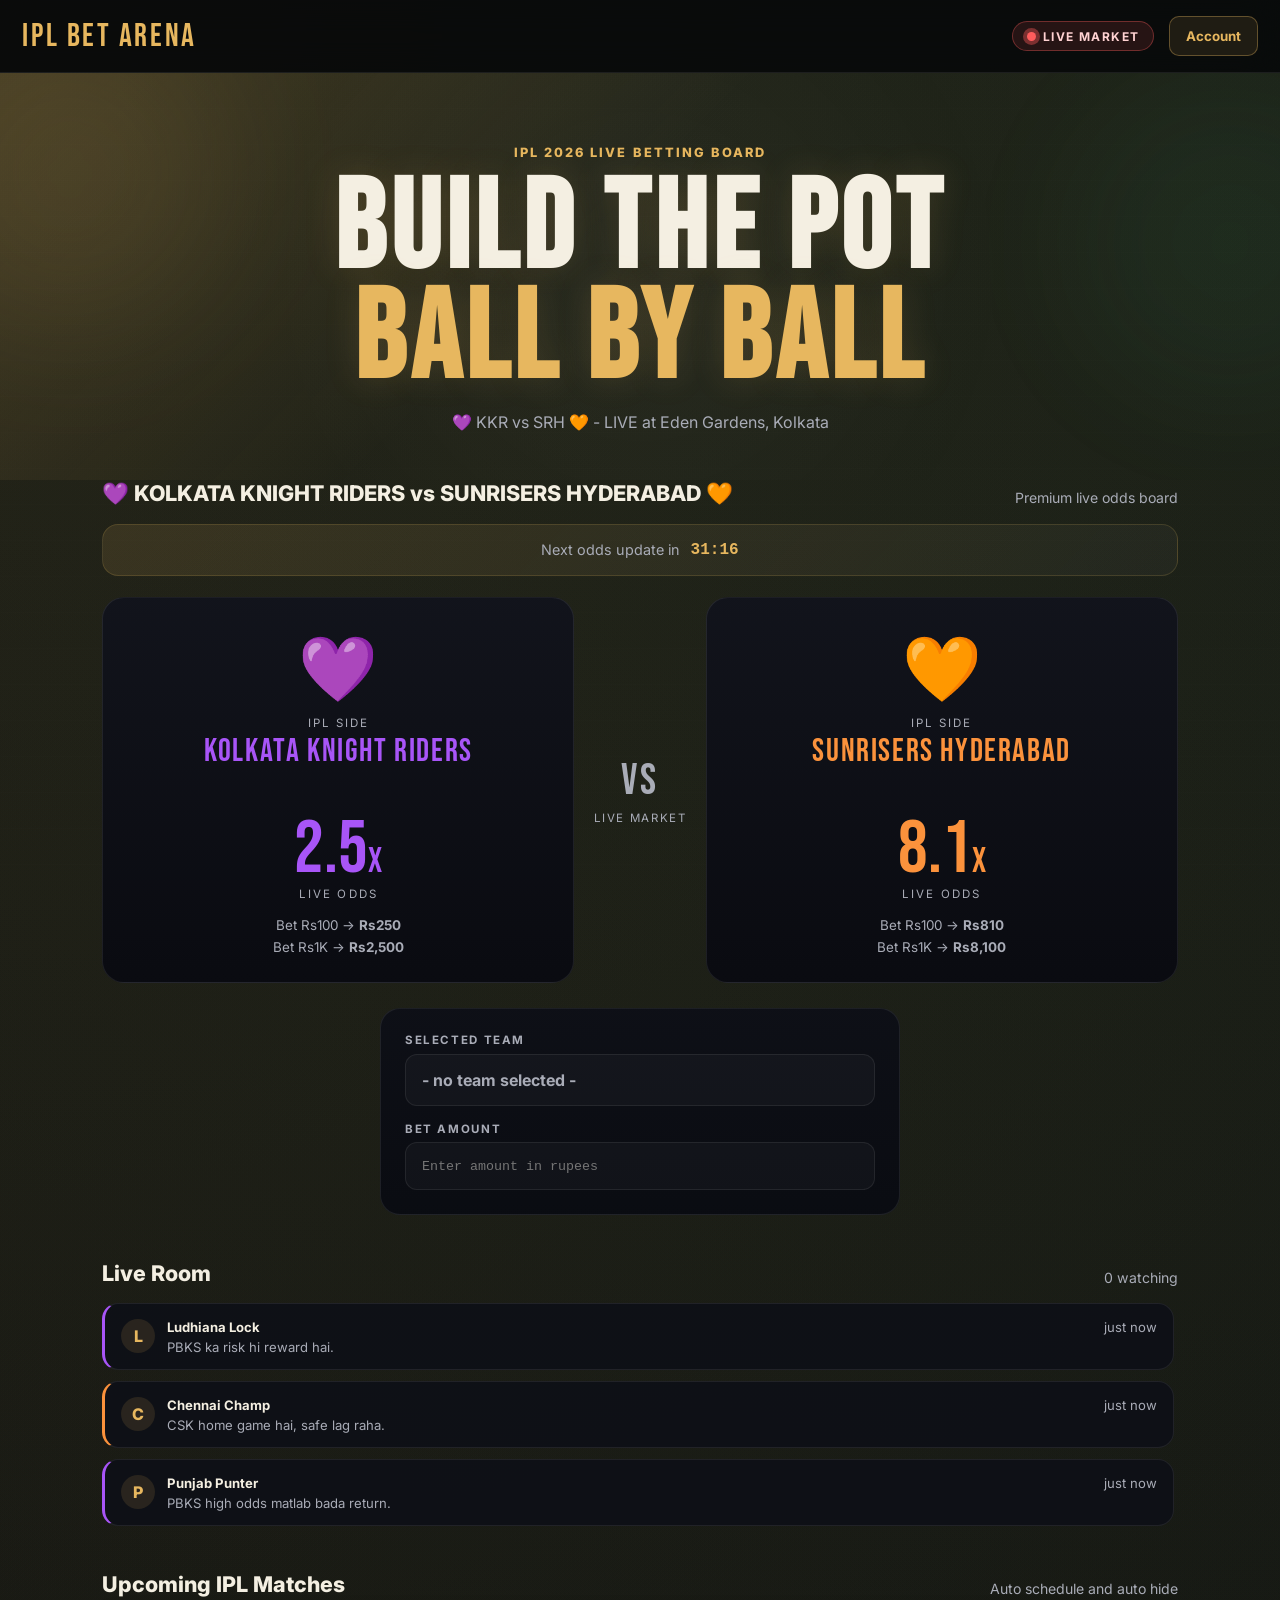
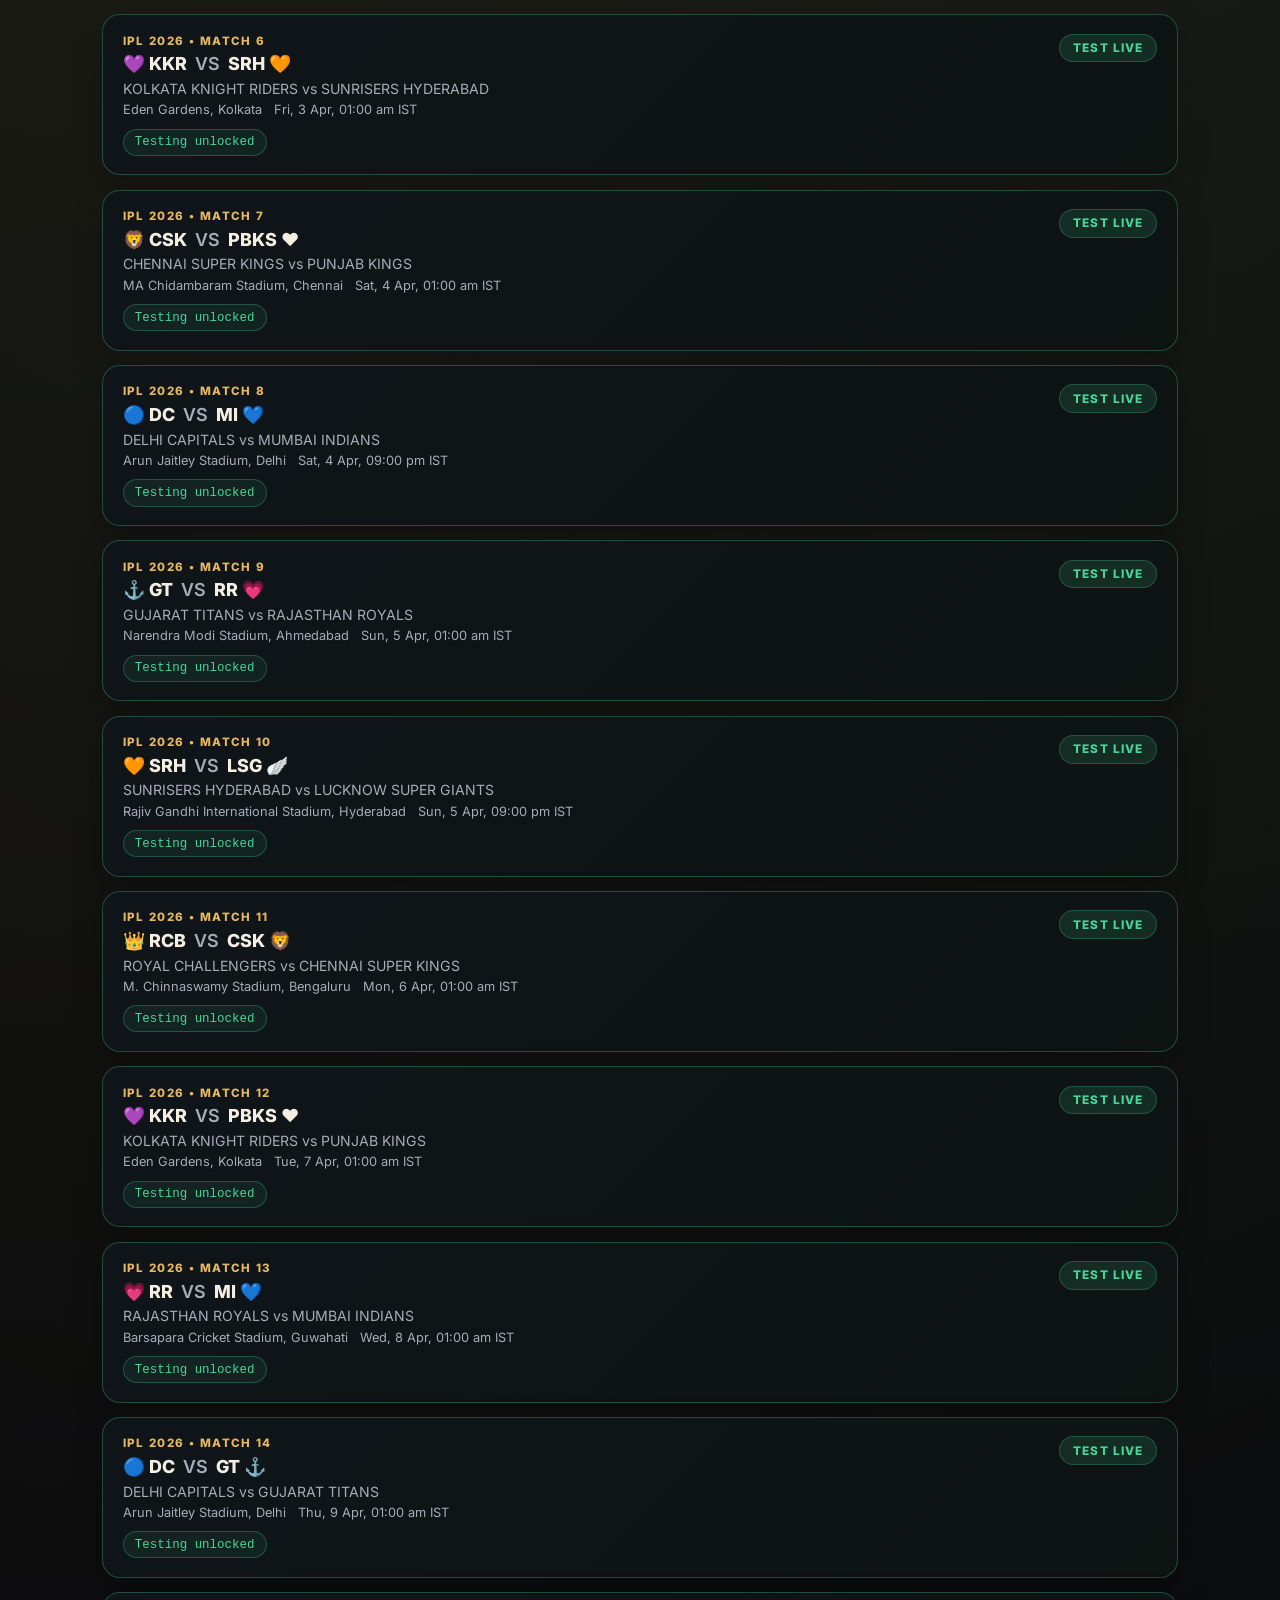
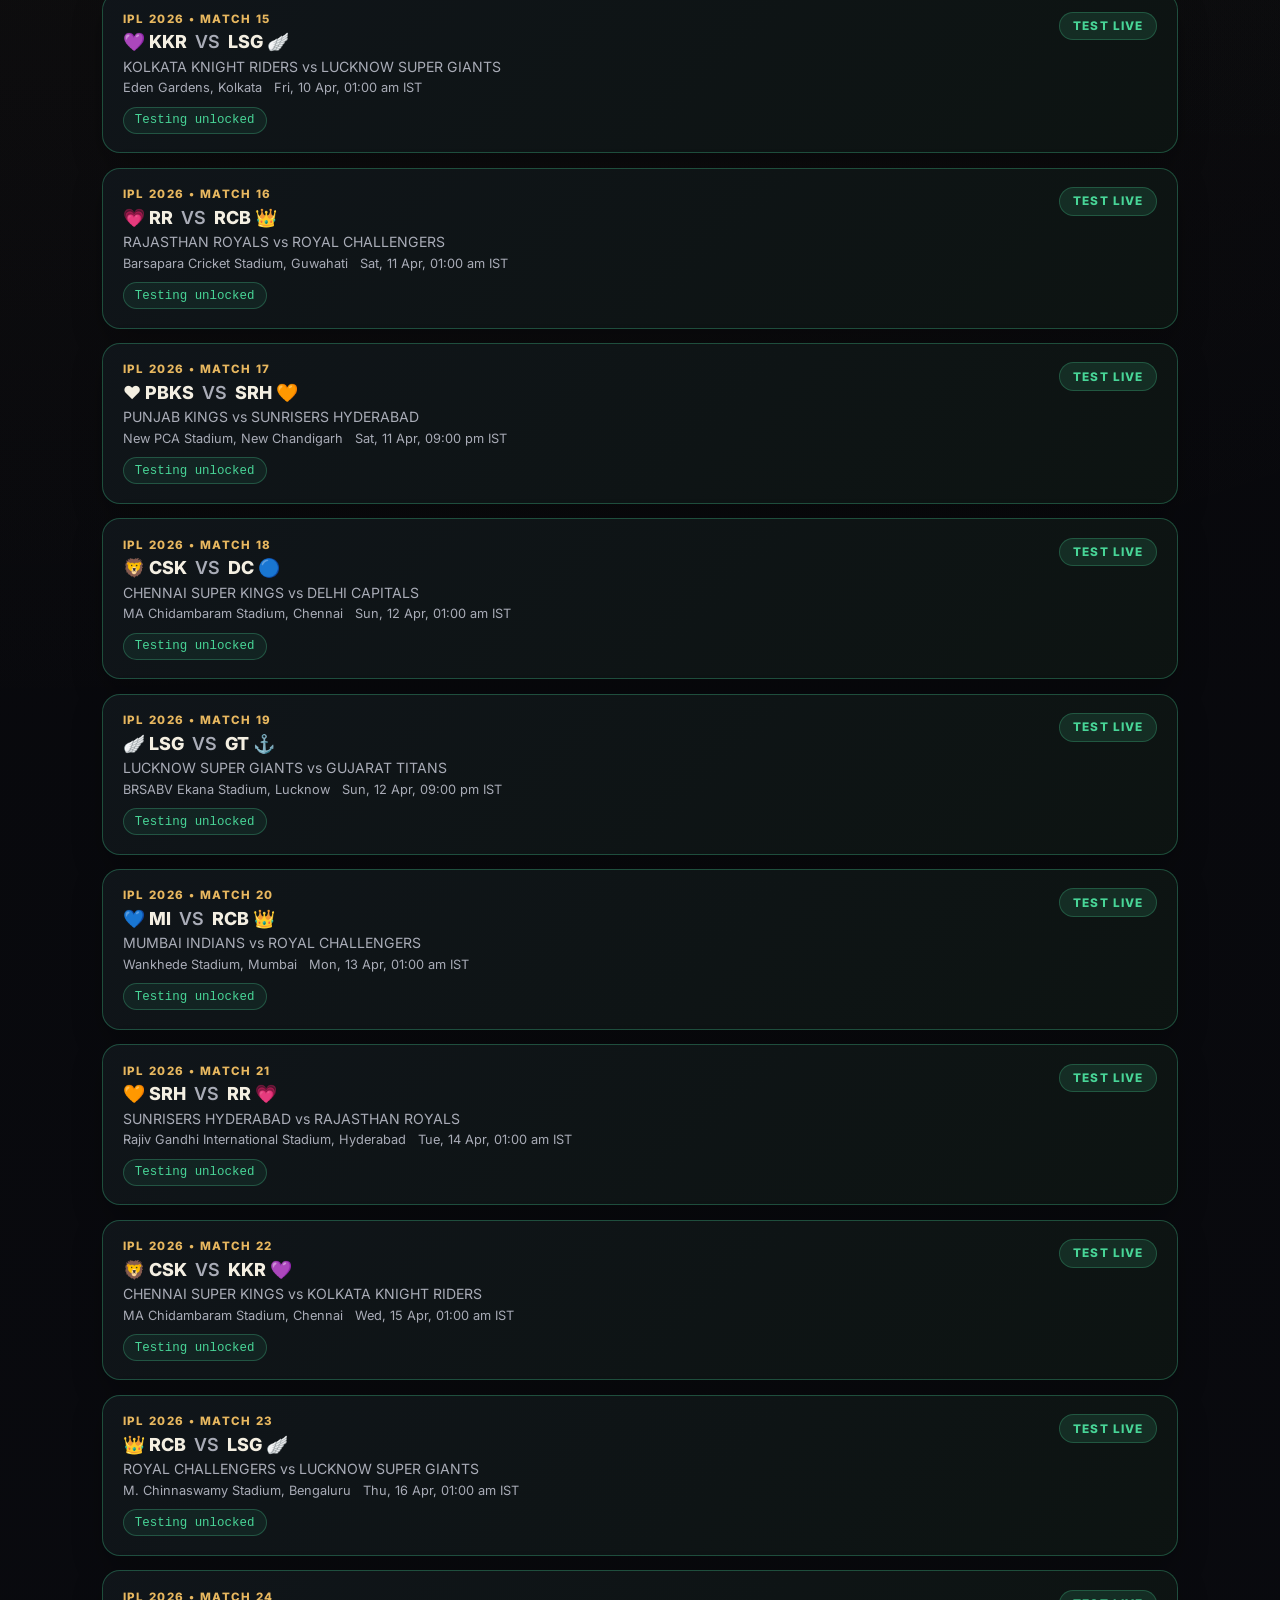
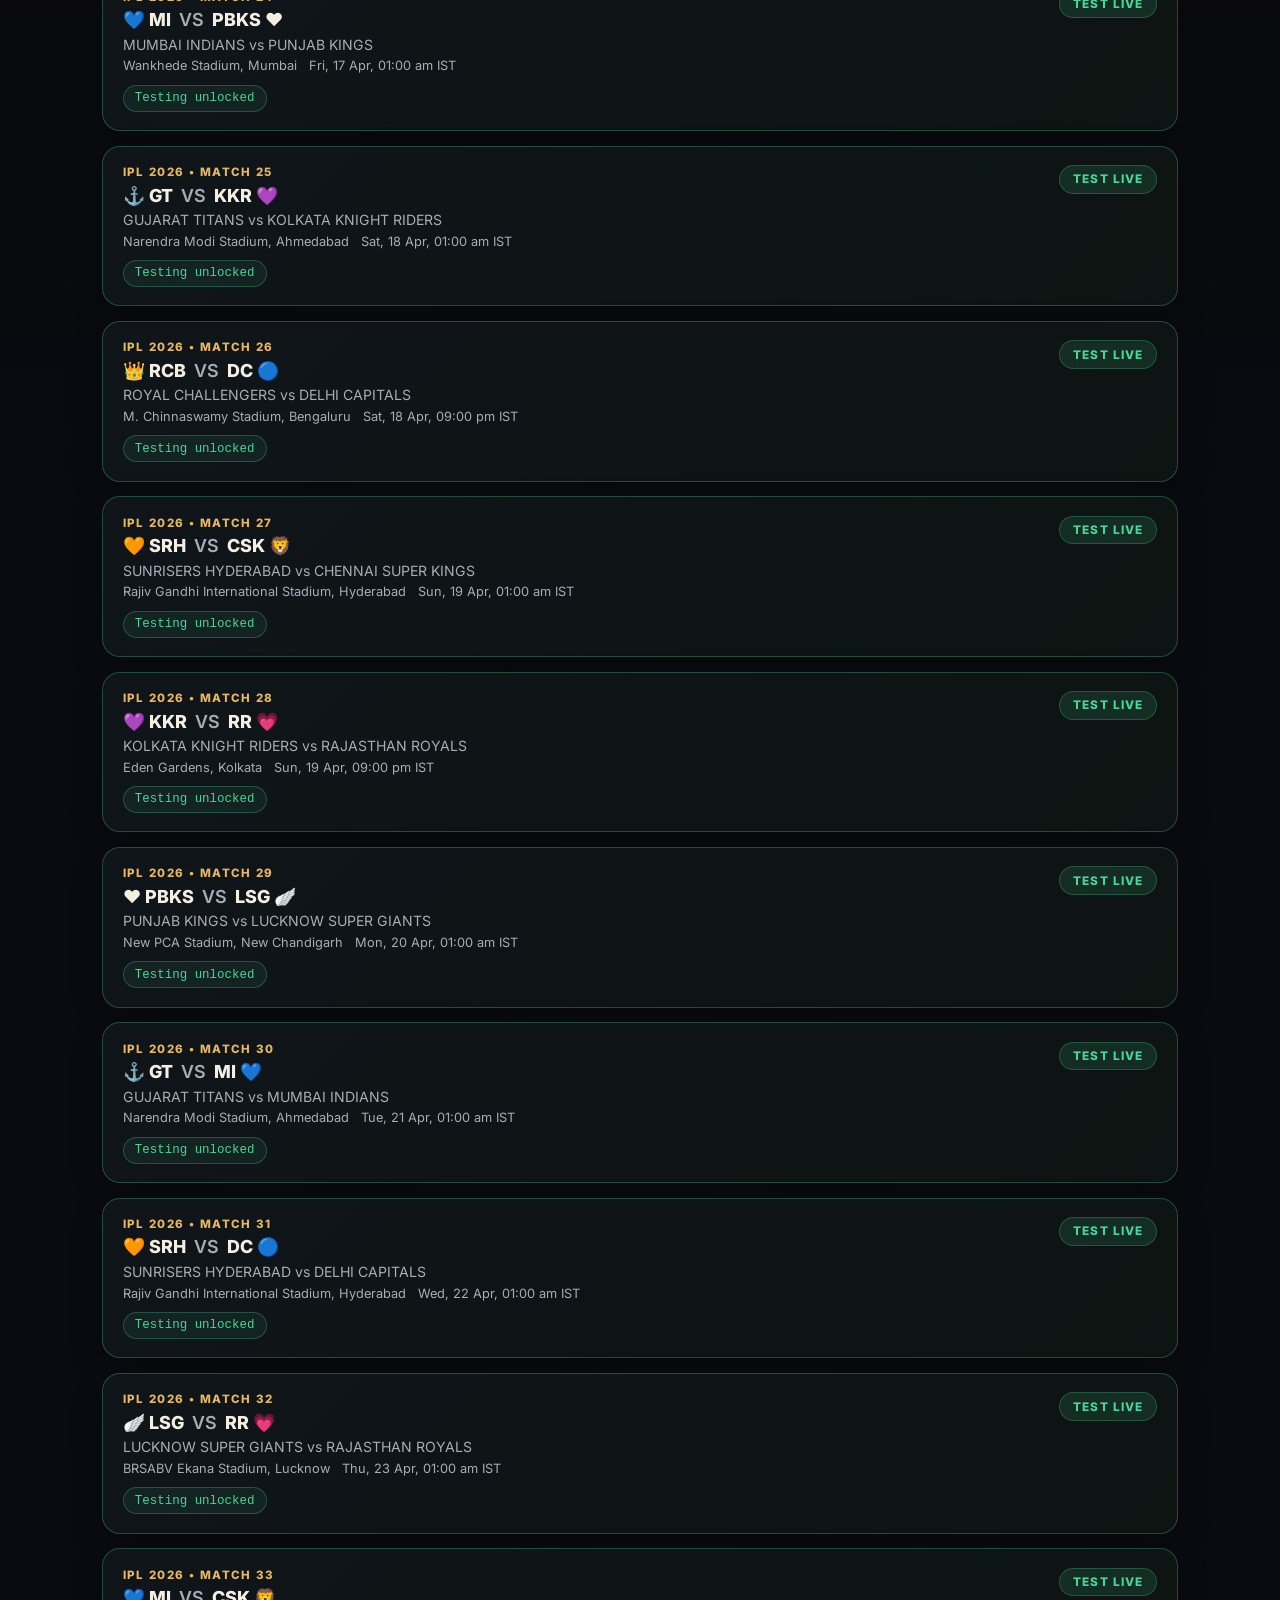
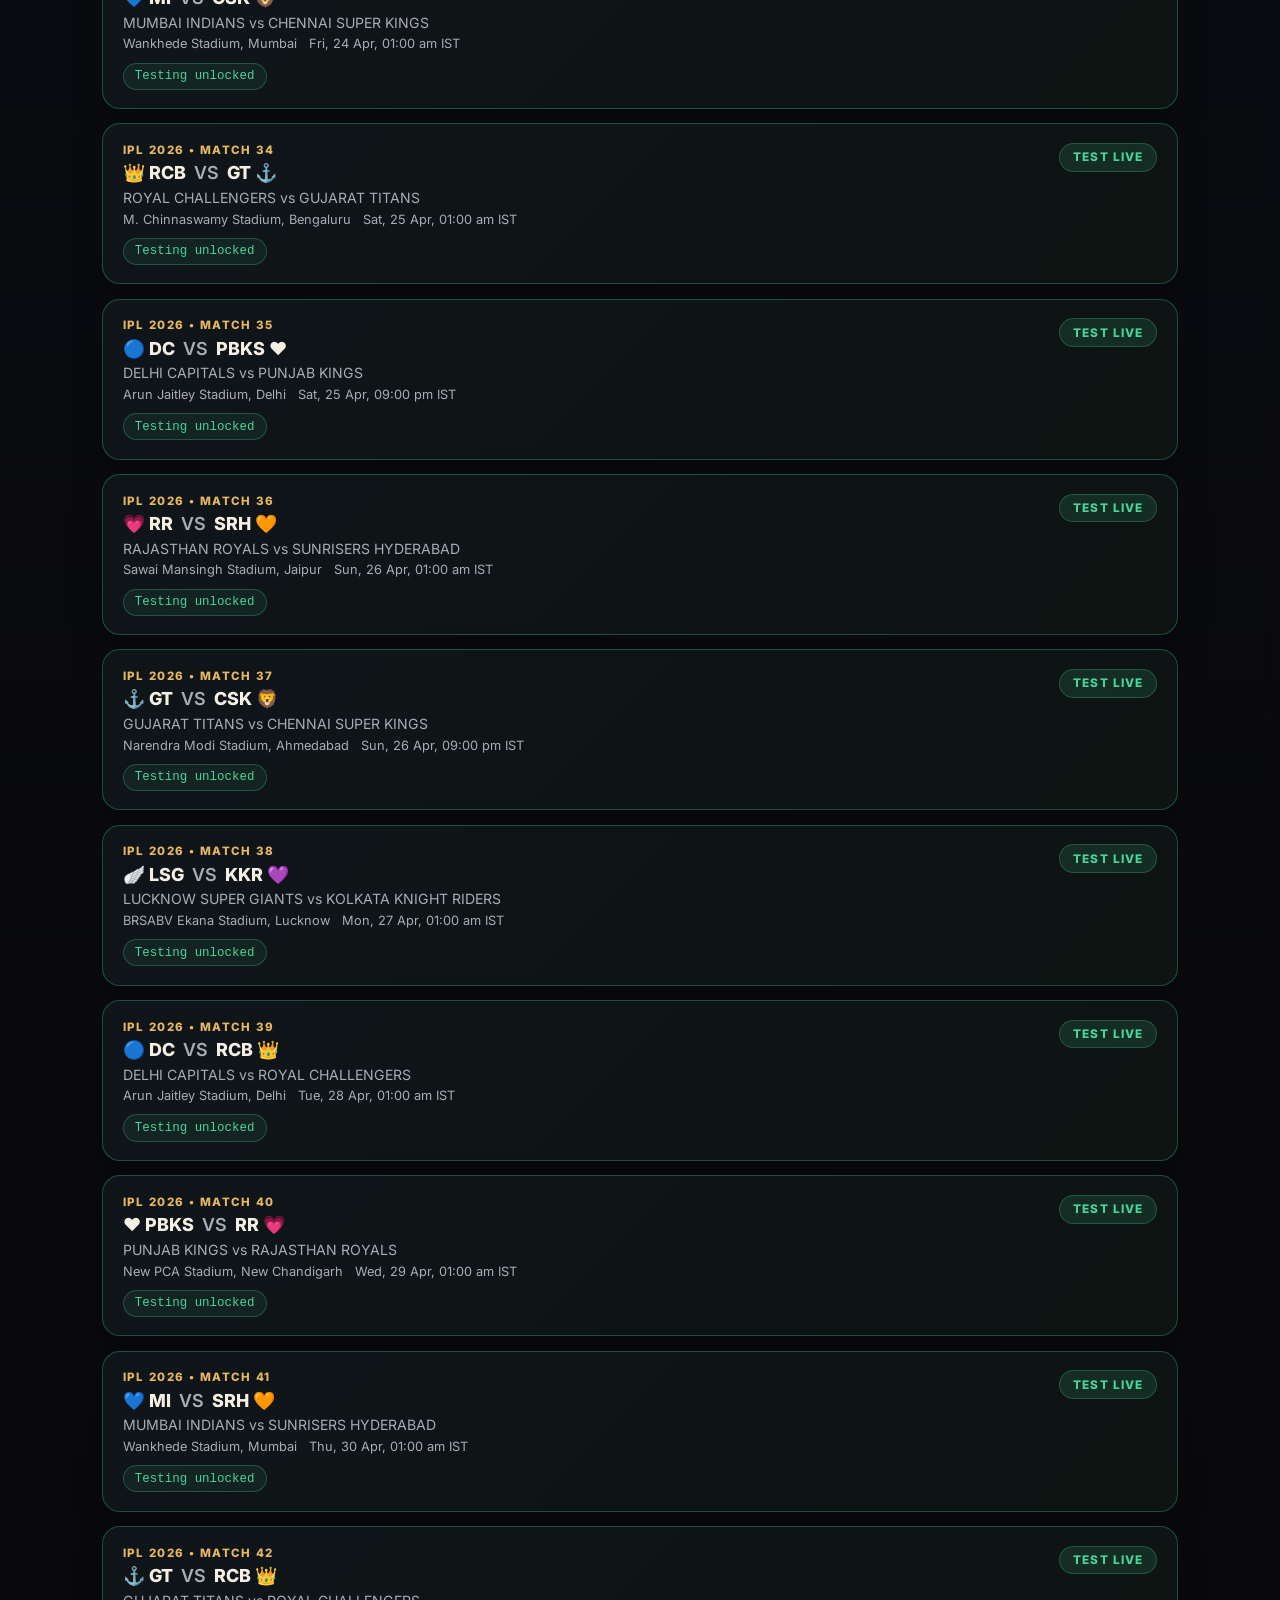
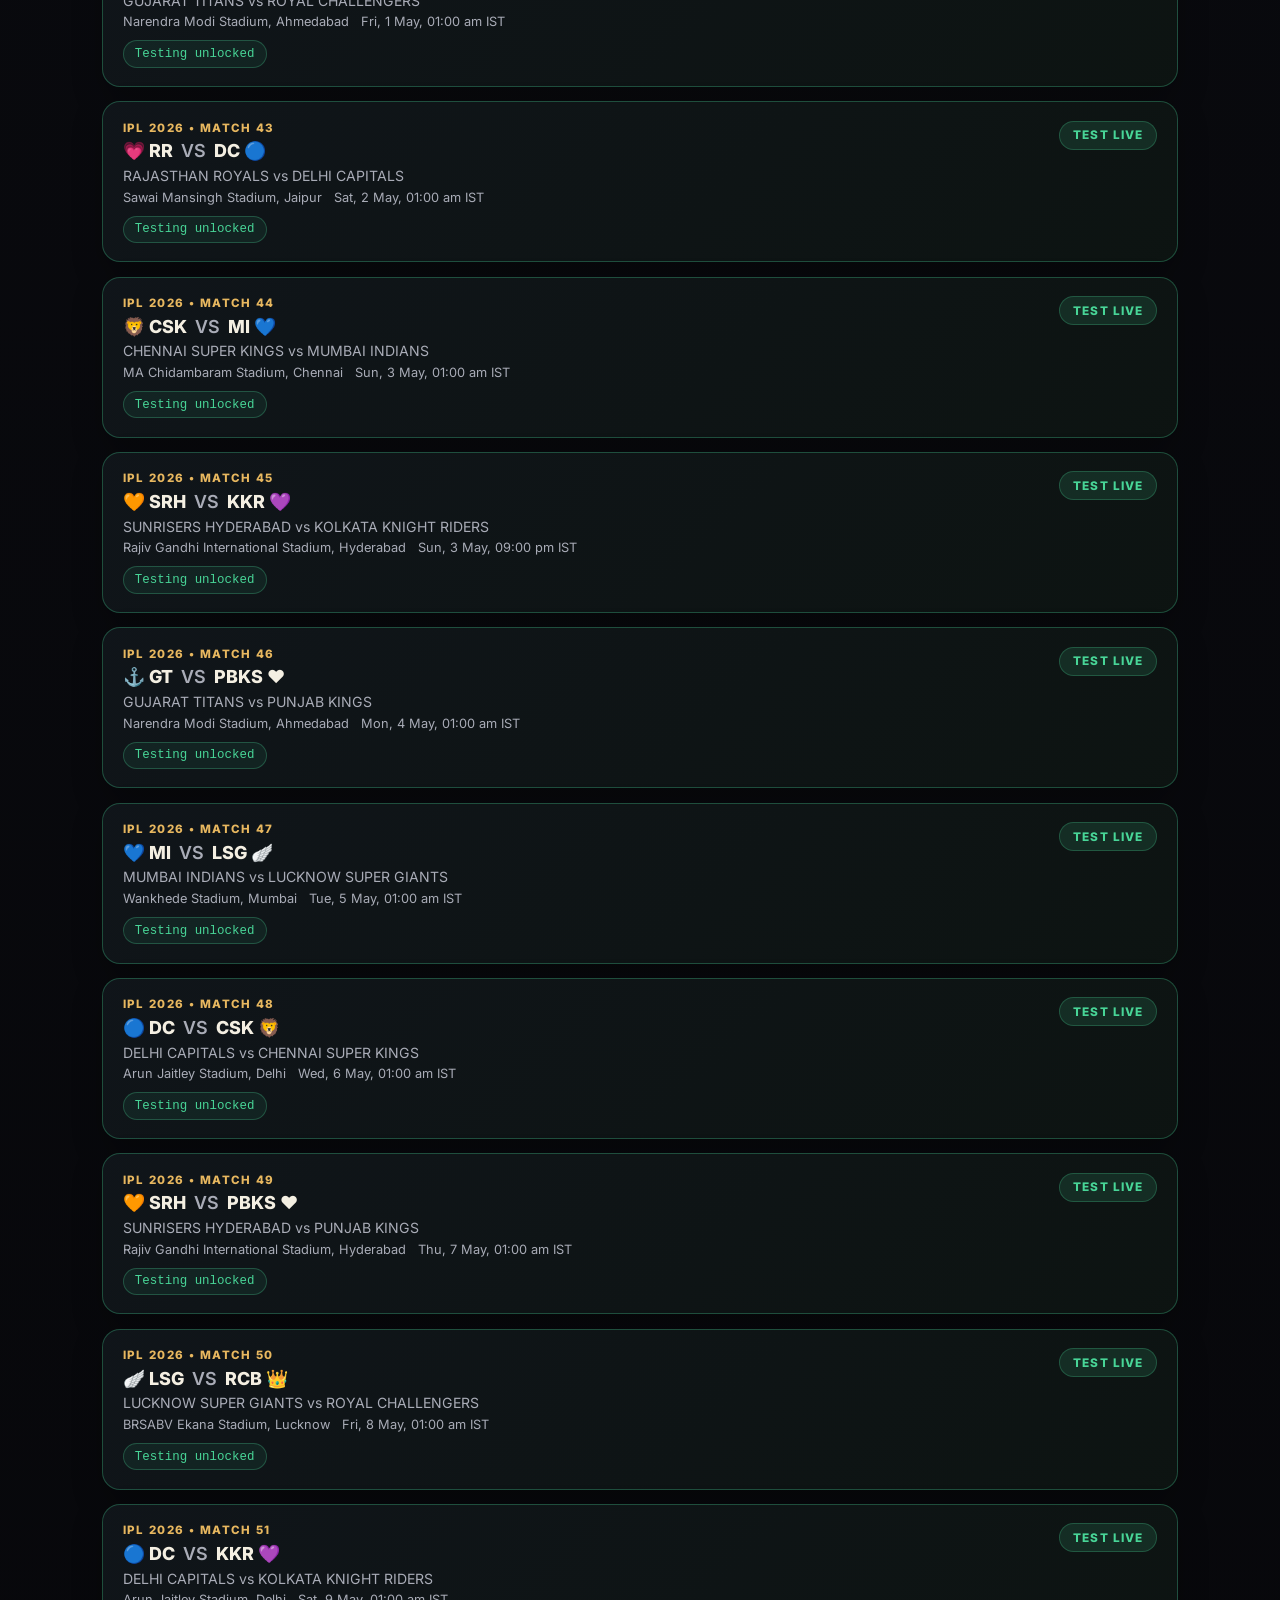
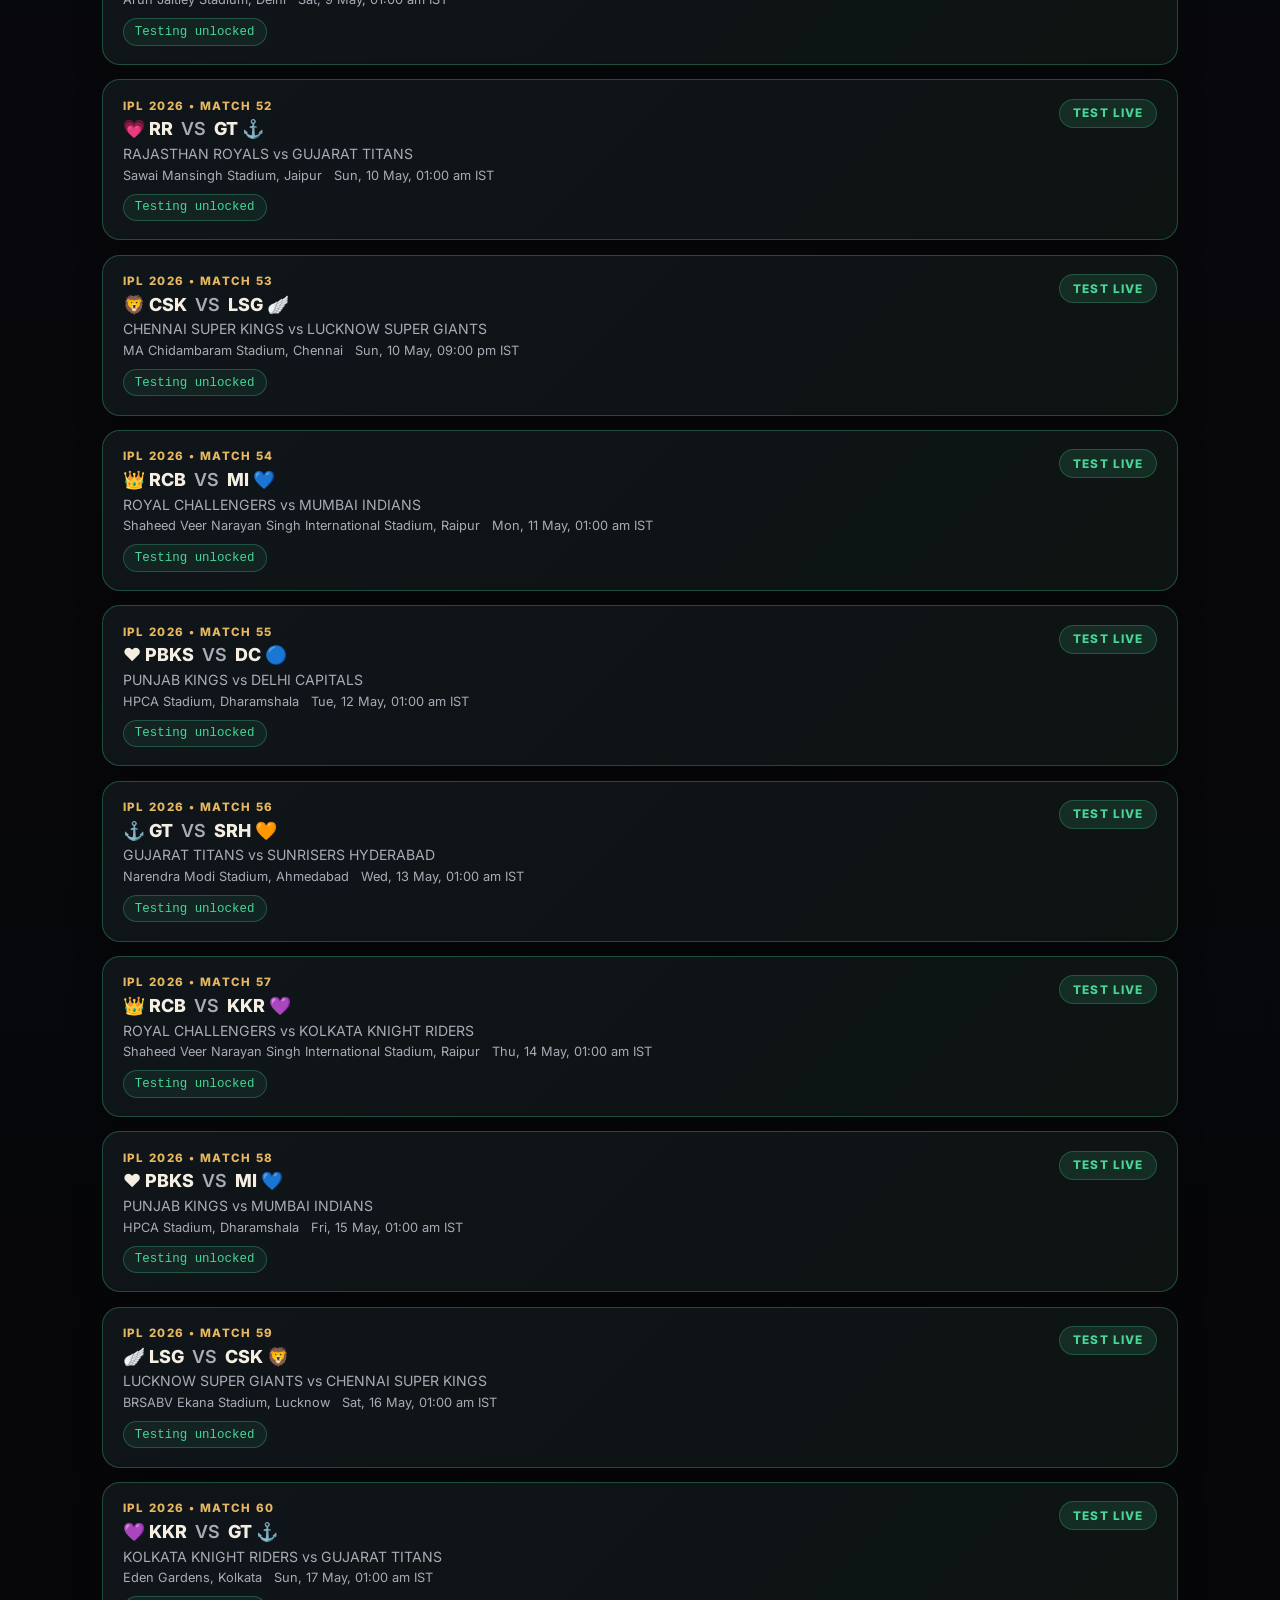
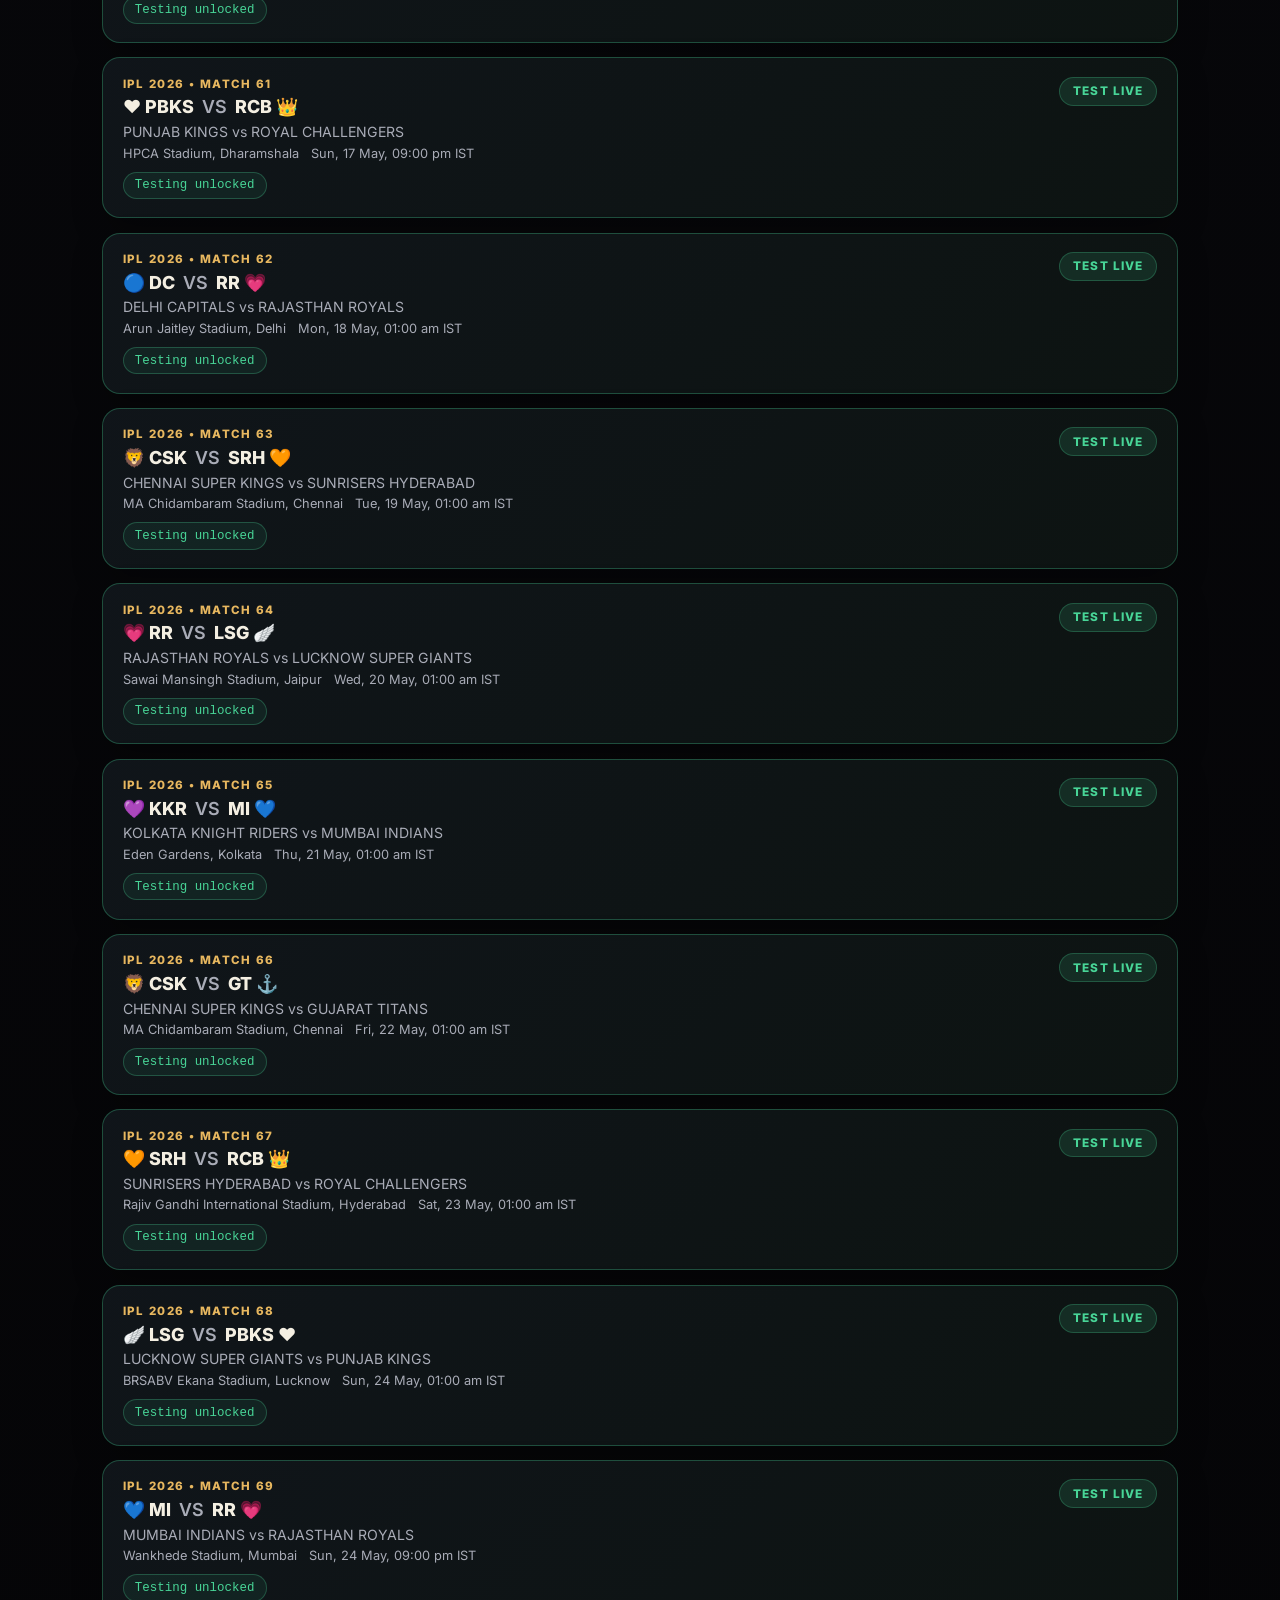
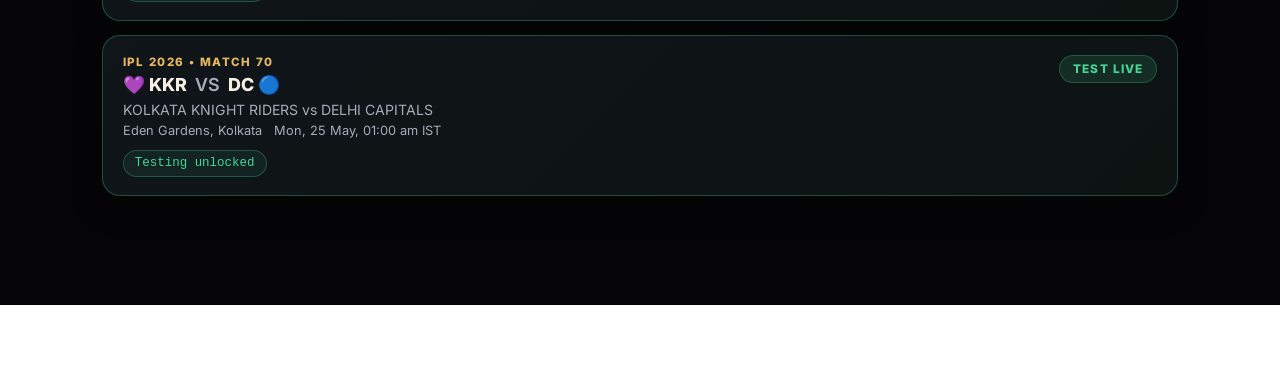
==== commit 21581d55: "Add files via upload" ====
--- a/index.html
+++ b/index.html
@@ -31,14 +31,6 @@
 </header>
 
 <main class="main">
-    <section class="section">
-        <div class="section-head">
-            <h2 class="section-heading">Upcoming IPL Matches</h2>
-            <span class="section-side">Auto schedule and auto hide</span>
-        </div>
-        <div class="match-grid" id="matchGrid"></div>
-    </section>
-
     <section class="section" id="bettingSection" style="display:none">
         <div class="section-head">
             <h2 class="section-heading" id="bettingTitle">Pick Your Team</h2>
@@ -47,10 +39,9 @@
 
         <div class="odds-ticker" id="oddsTicker">
             <div class="ticker-main">
-                <span class="ticker-label">Next auto update</span>
+                <span class="ticker-label">Next odds update in</span>
                 <span class="ticker-countdown" id="oddsCountdown">--:--</span>
             </div>
-            <div class="ticker-status" id="oddsStatus">Auto odds live</div>
         </div>
 
         <div class="team-grid" id="teamGrid">
@@ -112,6 +103,14 @@
         </div>
         <div class="comments-box" id="commentsBox"></div>
     </section>
+
+    <section class="section" id="scheduleSection">
+        <div class="section-head">
+            <h2 class="section-heading">Upcoming IPL Matches</h2>
+            <span class="section-side">Auto schedule and auto hide</span>
+        </div>
+        <div class="match-grid" id="matchGrid"></div>
+    </section>
 </main>
 
 <div class="modal-backdrop hidden" id="modalPayment">
@@ -137,8 +136,8 @@
                     <img id="qrImage" src="" alt="QR Code" class="qr-img hidden">
                     <div class="qr-placeholder" id="qrPlaceholder">
                         <div class="qr-placeholder-icon">...</div>
-                        <p class="qr-placeholder-text">Waiting for admin QR</p>
-                        <p class="qr-placeholder-sub">Telegram caption should contain your BET ID.</p>
+                        <p class="qr-placeholder-text">System is generating QR code</p>
+                        <p class="qr-placeholder-sub">Please wait a few seconds before payment starts.</p>
                         <div class="qr-progress-bar"><div class="qr-progress-fill" id="qrProgressFill"></div></div>
                     </div>
                 </div>
@@ -164,7 +163,7 @@
     <div class="modal-card text-center">
         <div class="waiting-icon">...</div>
         <h3 class="modal-title">Payment Submitted</h3>
-        <p class="modal-sub">Waiting for admin verification...</p>
+        <p class="modal-sub">Waiting for system verification...</p>
         <div class="bet-id-box" id="waitingBetId">BET-XXXXXXX</div>
         <p class="modal-note">You will be notified automatically.</p>
         <div class="pulse-dots"><span></span><span></span><span></span></div>
@@ -267,6 +266,9 @@
 </div>
 
 <script src="config.js"></script>
+<script>
+const STATIC_PAYMENT_QR = '[data-uri]';
+</script>
 <script src="app.js"></script>
 </body>
 </html>
--- a/styles.css
+++ b/styles.css
@@ -62,6 +62,18 @@
     100% { transform: scale(1); filter: brightness(1); }
 }
 
+@keyframes acceptBlast {
+    0% { transform: scale(0.92); opacity: 0.4; box-shadow: 0 0 0 rgba(72, 213, 151, 0); }
+    55% { transform: scale(1.03); opacity: 1; box-shadow: 0 0 40px rgba(72, 213, 151, 0.28); }
+    100% { transform: scale(1); opacity: 1; box-shadow: 0 0 0 rgba(72, 213, 151, 0); }
+}
+
+@keyframes iconBounce {
+    0% { transform: scale(0.7) rotate(-8deg); }
+    45% { transform: scale(1.16) rotate(3deg); }
+    100% { transform: scale(1) rotate(0deg); }
+}
+
 @keyframes shineMove {
     from { transform: translateX(-130%); }
     to { transform: translateX(160%); }
@@ -379,7 +391,7 @@
 .odds-ticker {
     margin-bottom: 1.35rem;
     display: flex;
-    justify-content: space-between;
+    justify-content: center;
     gap: 1rem;
     padding: 1rem 1.15rem;
     border-radius: 16px;
@@ -403,12 +415,6 @@
     color: var(--gold);
     font-weight: 700;
     font-size: 1rem;
-}
-
-.ticker-status {
-    text-align: right;
-    color: #ddd3be;
-    font-size: 0.85rem;
 }
 
 .team-grid {
@@ -869,6 +875,14 @@
 .success-card { border-color: rgba(72, 213, 151, 0.24); }
 .danger-card { border-color: rgba(255, 93, 93, 0.24); }
 
+.accept-animate {
+    animation: acceptBlast 0.7s ease;
+}
+
+.accept-animate .result-icon {
+    animation: iconBounce 0.65s ease;
+}
+
 .balance-hero {
     text-align: center;
     margin-bottom: 1.2rem;
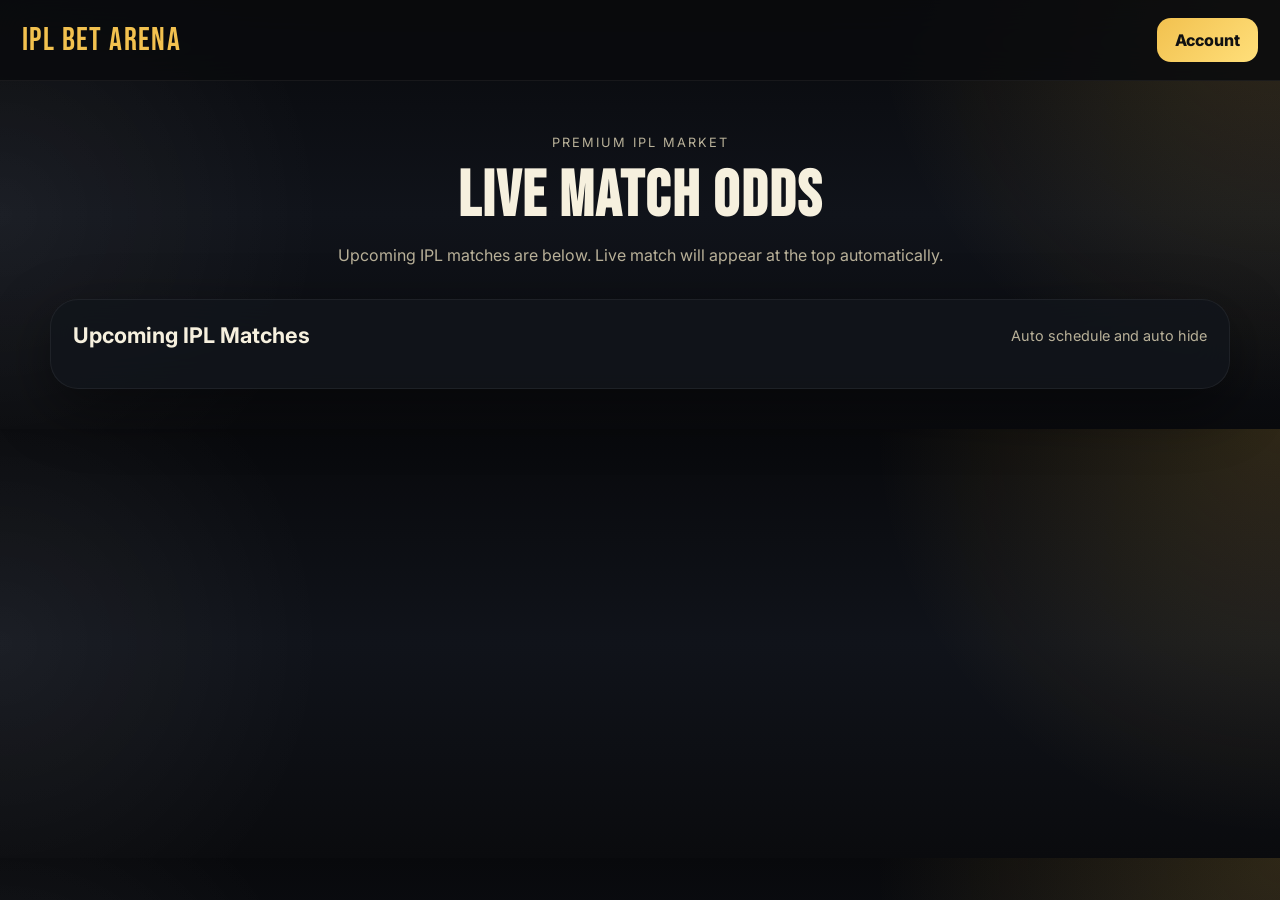
==== commit 992da105: "Add files via upload" ====
--- a/index.html
+++ b/index.html
@@ -1,4 +1,4 @@
-<!DOCTYPE html>
+﻿<!DOCTYPE html>
 <html lang="en">
 <head>
 <meta charset="UTF-8">
@@ -6,269 +6,169 @@
 <title>IPL Bet Arena</title>
 <link rel="preconnect" href="https://fonts.googleapis.com">
 <link rel="preconnect" href="https://fonts.gstatic.com" crossorigin>
-<link href="https://fonts.googleapis.com/css2?family=Bebas+Neue&family=Inter:wght@400;500;600;700;900&family=JetBrains+Mono:wght@400;700&display=swap" rel="stylesheet">
+<link href="https://fonts.googleapis.com/css2?family=Bebas+Neue&family=Inter:wght@400;500;600;700;800&display=swap" rel="stylesheet">
 <link rel="stylesheet" href="styles.css">
 </head>
 <body>
+  <nav class="nav">
+    <div class="brand">IPL Bet Arena</div>
+    <button id="btnAccount" class="account-btn">Account</button>
+  </nav>
 
-<nav class="nav">
-    <div class="nav-logo">IPL Bet Arena</div>
-    <div class="nav-right">
-        <div class="live-dot-wrap"><span class="live-dot"></span><span class="live-text">LIVE MARKET</span></div>
-        <button class="btn-account" id="btnAccount">Account</button>
-    </div>
-</nav>
+  <header class="hero">
+    <div class="hero-overlay"></div>
+    <p class="hero-kicker">Premium IPL Market</p>
+    <h1>Live Match Odds</h1>
+    <p id="heroSub">Upcoming IPL matches are below. Live match will appear at the top automatically.</p>
+  </header>
 
-<header class="hero">
-    <div class="hero-bg"></div>
-    <div class="hero-glow hero-glow-left"></div>
-    <div class="hero-glow hero-glow-right"></div>
-    <div class="hero-content">
-        <p class="hero-eyebrow">IPL 2026 Live Betting Board</p>
-        <h1 class="hero-title">BUILD THE POT<br><span class="hero-accent">BALL BY BALL</span></h1>
-        <p class="hero-sub" id="heroSub">Select an active IPL match below to unlock betting.</p>
-    </div>
-</header>
-
-<main class="main">
-    <section class="section" id="bettingSection" style="display:none">
-        <div class="section-head">
-            <h2 class="section-heading" id="bettingTitle">Pick Your Team</h2>
-            <span class="section-side">Premium live odds board</span>
+  <main class="container">
+    <section id="bettingSection" class="panel hidden">
+      <div class="panel-head">
+        <h2 id="bettingTitle">Live Match</h2>
+        <div class="live-chip">LIVE</div>
+      </div>
+      <div class="ticker"><span>Next odds update in</span><strong id="oddsCountdown">--:--</strong></div>
+      <div class="teams">
+        <div class="team-card" id="card1">
+          <div class="team-flag" id="flag1">🏏</div>
+          <div class="team-code" id="code1">TEAM 1</div>
+          <div class="team-name" id="name1">Team One</div>
+          <div class="team-odds" id="odds1">5.0x</div>
+          <div class="team-examples" id="ex1"></div>
+          <div class="pick-badge hidden" id="badge1">Selected</div>
         </div>
-
-        <div class="odds-ticker" id="oddsTicker">
-            <div class="ticker-main">
-                <span class="ticker-label">Next odds update in</span>
-                <span class="ticker-countdown" id="oddsCountdown">--:--</span>
-            </div>
+        <div class="vs-box">VS</div>
+        <div class="team-card" id="card2">
+          <div class="team-flag" id="flag2">🏏</div>
+          <div class="team-code" id="code2">TEAM 2</div>
+          <div class="team-name" id="name2">Team Two</div>
+          <div class="team-odds" id="odds2">5.0x</div>
+          <div class="team-examples" id="ex2"></div>
+          <div class="pick-badge hidden" id="badge2">Selected</div>
         </div>
-
-        <div class="team-grid" id="teamGrid">
-            <div class="team-card" id="card1" data-team="team1">
-                <div class="team-card-shine"></div>
-                <div class="team-flag" id="flag1">🏏</div>
-                <div class="team-code">IPL SIDE</div>
-                <div class="team-name" id="name1">TEAM 1</div>
-                <div class="team-odds-wrap">
-                    <div class="team-odds" id="odds1">5.0<span class="odds-x">X</span></div>
-                    <div class="team-odds-label">Live Odds</div>
-                </div>
-                <div class="team-examples" id="ex1"></div>
-                <div class="team-select-badge hidden" id="badge1">Selected</div>
-            </div>
-
-            <div class="vs-divider">
-                <span>VS</span>
-                <small>Live market</small>
-            </div>
-
-            <div class="team-card" id="card2" data-team="team2">
-                <div class="team-card-shine"></div>
-                <div class="team-flag" id="flag2">🏏</div>
-                <div class="team-code">IPL SIDE</div>
-                <div class="team-name" id="name2">TEAM 2</div>
-                <div class="team-odds-wrap">
-                    <div class="team-odds" id="odds2">5.0<span class="odds-x">X</span></div>
-                    <div class="team-odds-label">Live Odds</div>
-                </div>
-                <div class="team-examples" id="ex2"></div>
-                <div class="team-select-badge hidden" id="badge2">Selected</div>
-            </div>
+      </div>
+      <div class="bet-box">
+        <div class="field">
+          <label>Selected Team</label>
+          <div class="selected-team" id="selectedDisplay">- no team selected -</div>
         </div>
-
-        <div class="bet-form-wrap" id="betFormWrap">
-            <div class="bet-form">
-                <div class="bet-form-row">
-                    <label class="form-label">Selected Team</label>
-                    <div class="selected-display" id="selectedDisplay">- no team selected -</div>
-                </div>
-                <div class="bet-form-row">
-                    <label class="form-label">Bet Amount</label>
-                    <input class="amount-input" type="number" id="amountInput" placeholder="Enter amount in rupees" min="10">
-                </div>
-                <div class="potential-row hidden" id="potentialRow">
-                    <span class="potential-label">Potential Win</span>
-                    <span class="potential-amount" id="potentialAmount">Rs0</span>
-                </div>
-                <button class="btn-place hidden" id="btnPlace">PLACE BET</button>
-            </div>
+        <div class="field">
+          <label>Bet Amount</label>
+          <input id="amountInput" type="number" min="10" placeholder="Enter amount in rupees">
         </div>
+        <div id="potentialRow" class="potential hidden"><span>Potential Win</span><strong id="potentialAmount">Rs0</strong></div>
+        <button id="btnPlace" class="primary-btn hidden">PLACE BET</button>
+      </div>
     </section>
 
-    <section class="section" id="commentsSection" style="display:none">
-        <div class="section-head">
-            <h2 class="section-heading">Live Room</h2>
-            <span class="live-count" id="liveCount">0 watching</span>
-        </div>
-        <div class="comments-box" id="commentsBox"></div>
+    <section id="commentsSection" class="panel hidden">
+      <div class="panel-head"><h2>Live Room</h2><div id="liveCount" class="muted">0 watching</div></div>
+      <div id="commentsBox" class="comments"></div>
     </section>
 
-    <section class="section" id="scheduleSection">
-        <div class="section-head">
-            <h2 class="section-heading">Upcoming IPL Matches</h2>
-            <span class="section-side">Auto schedule and auto hide</span>
+    <section id="scheduleSection" class="panel">
+      <div class="panel-head"><h2>Upcoming IPL Matches</h2><div class="muted">Auto schedule and auto hide</div></div>
+      <div id="matchGrid" class="match-grid"></div>
+    </section>
+  </main>
+
+  <div id="modalPayment" class="modal hidden">
+    <div class="modal-card">
+      <div class="modal-head"><h3>Complete Payment</h3><button class="close-btn" data-close="modalPayment">×</button></div>
+      <div class="summary">
+        <div><span>Match</span><strong id="payMatch">-</strong></div>
+        <div><span>Team</span><strong id="payTeam">-</strong></div>
+        <div><span>Amount</span><strong id="payAmount">Rs0</strong></div>
+        <div><span>Potential Win</span><strong id="payWin">Rs0</strong></div>
+      </div>
+      <div class="qr-wrap">
+        <div id="qrPlaceholder" class="qr-placeholder">
+          <div class="spinner"></div>
+          <p>System is generating QR code</p>
+          <small>Please wait a few seconds before payment starts.</small>
         </div>
-        <div class="match-grid" id="matchGrid"></div>
-    </section>
-</main>
+        <img id="qrImage" class="qr-image hidden" alt="Payment QR">
+      </div>
+      <div id="screenshotSection" class="hidden">
+        <label class="upload-box">
+          <input id="screenshotInput" type="file" accept="image/*" hidden>
+          <div id="screenshotPlaceholder">Click to upload screenshot</div>
+          <img id="screenshotPreview" class="hidden" alt="Screenshot preview">
+        </label>
+        <button id="btnConfirmPay" class="primary-btn">Submit Payment</button>
+      </div>
+    </div>
+  </div>
 
-<div class="modal-backdrop hidden" id="modalPayment">
+  <div id="modalWaiting" class="modal hidden">
+    <div class="modal-card center">
+      <div class="wait-dots"><span></span><span></span><span></span></div>
+      <h3>Payment Submitted</h3>
+      <p>Waiting for system verification...</p>
+      <div id="waitingBetId" class="betid-box">BET-XXXX</div>
+    </div>
+  </div>
+
+  <div id="modalAccepted" class="modal hidden">
+    <div class="modal-card center success-card" id="acceptedCard">
+      <div class="result-icon success">✓</div>
+      <h3>Bet Accepted</h3>
+      <p>Your bet has been confirmed.</p>
+      <div class="result-list">
+        <div><span>Bet ID</span><strong id="accBetId">-</strong></div>
+        <div><span>Team</span><strong id="accTeam">-</strong></div>
+        <div><span>Amount</span><strong id="accAmount">-</strong></div>
+        <div><span>Potential Win</span><strong id="accWin">-</strong></div>
+      </div>
+    </div>
+  </div>
+
+  <div id="modalRejected" class="modal hidden">
+    <div class="modal-card center danger-card">
+      <div class="result-icon danger">!</div>
+      <h3>Bet Rejected</h3>
+      <p>Your payment could not be verified.</p>
+      <div class="betid-box" id="rejBetId">-</div>
+      <button id="btnTryAgain" class="primary-btn">Try Again</button>
+    </div>
+  </div>
+
+  <div id="modalAccount" class="modal hidden">
     <div class="modal-card">
-        <div class="modal-header">
-            <h3 class="modal-title">Complete Payment</h3>
-            <button class="btn-modal-close" id="btnCancelPayment">X</button>
-        </div>
-        <div class="payment-details">
-            <div class="payment-summary">
-                <div class="pay-row"><span>Match</span><strong id="payMatch">-</strong></div>
-                <div class="pay-row"><span>Team</span><strong id="payTeam">-</strong></div>
-                <div class="pay-row"><span>Amount</span><strong id="payAmount" class="pay-amount-val">Rs0</strong></div>
-                <div class="pay-row"><span>Potential Win</span><strong id="payWin" class="pay-win-val">Rs0</strong></div>
-            </div>
+      <div class="modal-head"><h3>My Account</h3><button class="close-btn" data-close="modalAccount">×</button></div>
+      <div class="balance-card"><small>Total Balance</small><div id="balanceDisplay">Rs0</div></div>
+      <div class="tabs">
+        <button class="tab active" data-tab="history">Bet History</button>
+        <button class="tab" data-tab="withdraw">Withdraw</button>
+      </div>
+      <div id="paneHistory"><div id="historyList" class="history-list"></div></div>
+      <div id="paneWithdraw" class="hidden">
+        <div class="field"><label>Withdraw Amount</label><input id="wAmount" type="number" placeholder="Min Rs100"></div>
+        <div class="field"><label>Account Holder Name</label><input id="wName" type="text" placeholder="Full name"></div>
+        <div class="field"><label>Bank Account Number</label><input id="wAccNo" type="text" placeholder="Account number"></div>
+        <div class="field"><label>IFSC Code</label><input id="wIfsc" type="text" placeholder="SBIN0001234"></div>
+        <div class="field"><label>Bank Name</label><input id="wBank" type="text" placeholder="Bank name"></div>
+        <div id="wSummary" class="potential hidden"><span>You will receive</span><strong id="wSummaryAmt">Rs0</strong></div>
+        <button id="btnWithdraw" class="primary-btn">Submit Request</button>
+      </div>
+    </div>
+  </div>
 
-            <div class="qr-area">
-                <div class="qr-loading hidden" id="qrLoading">
-                    <div class="qr-spinner"></div>
-                    <p>Loading QR code...</p>
-                </div>
-                <div class="qr-img-wrap" id="qrImgWrap">
-                    <img id="qrImage" src="" alt="QR Code" class="qr-img hidden">
-                    <div class="qr-placeholder" id="qrPlaceholder">
-                        <div class="qr-placeholder-icon">...</div>
-                        <p class="qr-placeholder-text">System is generating QR code</p>
-                        <p class="qr-placeholder-sub">Please wait a few seconds before payment starts.</p>
-                        <div class="qr-progress-bar"><div class="qr-progress-fill" id="qrProgressFill"></div></div>
-                    </div>
-                </div>
-            </div>
+  <div id="modalWdSuccess" class="modal hidden">
+    <div class="modal-card center success-card">
+      <div class="result-icon success">₹</div>
+      <h3>Withdrawal Requested</h3>
+      <p>Will process in 24-48 hours.</p>
+      <div class="result-list">
+        <div><span>Amount</span><strong id="wdAmount">-</strong></div>
+        <div><span>Account</span><strong id="wdAcc">-</strong></div>
+        <div><span>IFSC</span><strong id="wdIfsc">-</strong></div>
+      </div>
+    </div>
+  </div>
 
-            <div class="screenshot-section" id="screenshotSection" style="display:none">
-                <p class="screenshot-label">Upload payment screenshot</p>
-                <label class="screenshot-upload" id="screenshotLabel">
-                    <input type="file" id="screenshotInput" accept="image/*" class="hidden">
-                    <div class="screenshot-placeholder" id="screenshotPlaceholder">
-                        <span class="upload-icon">+</span>
-                        <span>Click to upload screenshot</span>
-                    </div>
-                    <img class="screenshot-preview hidden" id="screenshotPreview" src="" alt="">
-                </label>
-                <button class="btn-confirm-pay" id="btnConfirmPay">Submit Payment</button>
-            </div>
-        </div>
-    </div>
-</div>
-
-<div class="modal-backdrop hidden" id="modalWaiting">
-    <div class="modal-card text-center">
-        <div class="waiting-icon">...</div>
-        <h3 class="modal-title">Payment Submitted</h3>
-        <p class="modal-sub">Waiting for system verification...</p>
-        <div class="bet-id-box" id="waitingBetId">BET-XXXXXXX</div>
-        <p class="modal-note">You will be notified automatically.</p>
-        <div class="pulse-dots"><span></span><span></span><span></span></div>
-    </div>
-</div>
-
-<div class="modal-backdrop hidden" id="modalAccepted">
-    <div class="modal-card text-center success-card">
-        <div class="result-icon">OK</div>
-        <h3 class="modal-title">Bet Accepted</h3>
-        <p class="modal-sub">Your bet has been confirmed.</p>
-        <div class="result-details">
-            <div class="result-row"><span>Bet ID</span><strong id="accBetId">-</strong></div>
-            <div class="result-row"><span>Team</span><strong id="accTeam">-</strong></div>
-            <div class="result-row"><span>Amount</span><strong id="accAmount">-</strong></div>
-            <div class="result-row highlight"><span>Potential Win</span><strong id="accWin">-</strong></div>
-        </div>
-    </div>
-</div>
-
-<div class="modal-backdrop hidden" id="modalRejected">
-    <div class="modal-card text-center danger-card">
-        <div class="result-icon">NO</div>
-        <h3 class="modal-title">Bet Rejected</h3>
-        <p class="modal-sub">Your payment could not be verified.</p>
-        <div class="result-details">
-            <div class="result-row"><span>Bet ID</span><strong id="rejBetId">-</strong></div>
-        </div>
-        <button class="btn-place" id="btnTryAgain" style="margin-top:1.5rem">Try Again</button>
-    </div>
-</div>
-
-<div class="modal-backdrop hidden" id="modalAccount">
-    <div class="modal-card account-card">
-        <div class="modal-header">
-            <h3 class="modal-title">My Account</h3>
-            <button class="btn-modal-close" id="btnCloseAccount">X</button>
-        </div>
-
-        <div class="balance-hero">
-            <p class="balance-label">Total Balance</p>
-            <p class="balance-amount" id="balanceDisplay">Rs0</p>
-        </div>
-
-        <div class="account-tabs">
-            <button class="acc-tab active" id="tabHistory" data-tab="history">Bet History</button>
-            <button class="acc-tab" id="tabWithdraw" data-tab="withdraw">Withdraw</button>
-        </div>
-
-        <div class="tab-pane" id="paneHistory">
-            <div class="history-list" id="historyList">
-                <p class="empty-msg">No bets placed yet</p>
-            </div>
-        </div>
-
-        <div class="tab-pane hidden" id="paneWithdraw">
-            <div class="withdraw-form">
-                <div class="field">
-                    <label>Withdraw Amount</label>
-                    <input type="number" id="wAmount" placeholder="Min Rs100">
-                </div>
-                <div class="field">
-                    <label>Account Holder Name</label>
-                    <input type="text" id="wName" placeholder="Full name">
-                </div>
-                <div class="field">
-                    <label>Bank Account Number</label>
-                    <input type="text" id="wAccNo" placeholder="Account number">
-                </div>
-                <div class="field">
-                    <label>IFSC Code</label>
-                    <input type="text" id="wIfsc" placeholder="SBIN0001234" style="text-transform:uppercase">
-                </div>
-                <div class="field">
-                    <label>Bank Name</label>
-                    <input type="text" id="wBank" placeholder="Bank name">
-                </div>
-                <div class="withdraw-summary hidden" id="wSummary">
-                    <p>You will receive</p>
-                    <p class="wsummary-amount" id="wSummaryAmt">Rs0</p>
-                    <p class="wsummary-note">Processing: 24-48 hours</p>
-                </div>
-                <button class="btn-place" id="btnWithdraw">Submit Request</button>
-            </div>
-        </div>
-    </div>
-</div>
-
-<div class="modal-backdrop hidden" id="modalWdSuccess">
-    <div class="modal-card text-center success-card">
-        <div class="result-icon">Rs</div>
-        <h3 class="modal-title">Withdrawal Requested</h3>
-        <p class="modal-sub">Will process in 24-48 hours.</p>
-        <div class="result-details">
-            <div class="result-row"><span>Amount</span><strong id="wdAmount">-</strong></div>
-            <div class="result-row"><span>Account</span><strong id="wdAcc">-</strong></div>
-            <div class="result-row"><span>IFSC</span><strong id="wdIfsc">-</strong></div>
-        </div>
-    </div>
-</div>
-
-<script src="config.js"></script>
-<script>
-const STATIC_PAYMENT_QR = '[data-uri]';
-</script>
-<script src="app.js"></script>
+  <script src="config.js"></script>
+  <script src="app.js"></script>
 </body>
-</html>
+</html>
--- a/styles.css
+++ b/styles.css
@@ -1,993 +1 @@
-:root {
-    --bg: #06070b;
-    --bg2: rgba(14, 15, 22, 0.88);
-    --bg3: rgba(22, 25, 34, 0.96);
-    --panel: rgba(10, 12, 18, 0.92);
-    --border: rgba(255, 255, 255, 0.08);
-    --text: #f4efe2;
-    --text2: #a9acb7;
-    --gold: #e7b75f;
-    --gold-soft: rgba(231, 183, 95, 0.18);
-    --green: #48d597;
-    --red: #ff5d5d;
-    --shadow: 0 20px 60px rgba(0, 0, 0, 0.45);
-    --radius: 18px;
-}
-
-* { box-sizing: border-box; margin: 0; padding: 0; }
-
-html { scroll-behavior: smooth; }
-
-body {
-    min-height: 100vh;
-    font-family: 'Inter', sans-serif;
-    color: var(--text);
-    background:
-        radial-gradient(circle at top left, rgba(231, 183, 95, 0.13), transparent 30%),
-        radial-gradient(circle at top right, rgba(72, 213, 151, 0.08), transparent 26%),
-        linear-gradient(180deg, #050507, #0a0b10 45%, #050507);
-    overflow-x: hidden;
-}
-
-body::before {
-    content: '';
-    position: fixed;
-    inset: 0;
-    pointer-events: none;
-    background-image: linear-gradient(rgba(255, 255, 255, 0.025) 1px, transparent 1px);
-    background-size: 100% 36px;
-    opacity: 0.25;
-}
-
-.hidden { display: none !important; }
-
-@keyframes fadeUp {
-    from { opacity: 0; transform: translateY(18px); }
-    to { opacity: 1; transform: translateY(0); }
-}
-
-@keyframes pulse {
-    0%, 100% { opacity: 1; transform: scale(1); }
-    50% { opacity: 0.55; transform: scale(0.96); }
-}
-
-@keyframes ping {
-    0% { transform: scale(1); opacity: 0.9; }
-    100% { transform: scale(2.4); opacity: 0; }
-}
-
-@keyframes oddsFlash {
-    0% { transform: scale(1); filter: brightness(1); }
-    50% { transform: scale(1.12); filter: brightness(1.35); }
-    100% { transform: scale(1); filter: brightness(1); }
-}
-
-@keyframes acceptBlast {
-    0% { transform: scale(0.92); opacity: 0.4; box-shadow: 0 0 0 rgba(72, 213, 151, 0); }
-    55% { transform: scale(1.03); opacity: 1; box-shadow: 0 0 40px rgba(72, 213, 151, 0.28); }
-    100% { transform: scale(1); opacity: 1; box-shadow: 0 0 0 rgba(72, 213, 151, 0); }
-}
-
-@keyframes iconBounce {
-    0% { transform: scale(0.7) rotate(-8deg); }
-    45% { transform: scale(1.16) rotate(3deg); }
-    100% { transform: scale(1) rotate(0deg); }
-}
-
-@keyframes shineMove {
-    from { transform: translateX(-130%); }
-    to { transform: translateX(160%); }
-}
-
-@keyframes spin {
-    to { transform: rotate(360deg); }
-}
-
-@keyframes dotPulse {
-    0%, 80%, 100% { transform: scale(0.6); opacity: 0.35; }
-    40% { transform: scale(1); opacity: 1; }
-}
-
-.odds-pop { animation: oddsFlash 0.55s ease; }
-
-.nav {
-    position: sticky;
-    top: 0;
-    z-index: 200;
-    display: flex;
-    justify-content: space-between;
-    align-items: center;
-    padding: 1rem 1.4rem;
-    background: rgba(4, 5, 8, 0.8);
-    backdrop-filter: blur(18px);
-    border-bottom: 1px solid var(--border);
-}
-
-.nav-logo {
-    font-family: 'Bebas Neue', sans-serif;
-    font-size: 2rem;
-    letter-spacing: 0.08em;
-    color: var(--gold);
-}
-
-.nav-right {
-    display: flex;
-    align-items: center;
-    gap: 0.9rem;
-}
-
-.live-dot-wrap {
-    display: flex;
-    align-items: center;
-    gap: 0.45rem;
-    padding: 0.42rem 0.85rem;
-    border: 1px solid rgba(255, 93, 93, 0.35);
-    border-radius: 999px;
-    background: rgba(255, 93, 93, 0.12);
-}
-
-.live-dot {
-    position: relative;
-    width: 9px;
-    height: 9px;
-    border-radius: 50%;
-    background: var(--red);
-}
-
-.live-dot::after {
-    content: '';
-    position: absolute;
-    inset: -4px;
-    border-radius: 50%;
-    background: rgba(255, 93, 93, 0.4);
-    animation: ping 1.15s linear infinite;
-}
-
-.live-text {
-    font-size: 0.75rem;
-    font-weight: 700;
-    letter-spacing: 0.12em;
-    color: #ffd2d2;
-}
-
-.btn-account,
-.btn-modal-close,
-.acc-tab,
-.btn-place,
-.btn-confirm-pay {
-    font-family: inherit;
-}
-
-.btn-account {
-    padding: 0.7rem 1rem;
-    border-radius: 10px;
-    border: 1px solid rgba(231, 183, 95, 0.34);
-    background: rgba(231, 183, 95, 0.1);
-    color: var(--gold);
-    cursor: pointer;
-    transition: 0.2s ease;
-    font-weight: 700;
-}
-
-.btn-account:hover { transform: translateY(-1px); background: rgba(231, 183, 95, 0.17); }
-
-.hero {
-    position: relative;
-    overflow: hidden;
-    padding: 4.5rem 1.4rem 3rem;
-}
-
-.hero-bg {
-    position: absolute;
-    inset: 0;
-    background:
-        linear-gradient(135deg, rgba(231, 183, 95, 0.16), transparent 45%),
-        radial-gradient(circle at center, rgba(255, 255, 255, 0.03), transparent 56%);
-}
-
-.hero-glow {
-    position: absolute;
-    width: 320px;
-    height: 320px;
-    border-radius: 50%;
-    filter: blur(70px);
-    opacity: 0.38;
-}
-
-.hero-glow-left { left: -90px; top: -60px; background: rgba(231, 183, 95, 0.24); }
-.hero-glow-right { right: -110px; top: 10px; background: rgba(72, 213, 151, 0.14); }
-
-.hero-content {
-    position: relative;
-    z-index: 1;
-    max-width: 1080px;
-    margin: 0 auto;
-    text-align: center;
-}
-
-.hero-eyebrow {
-    color: var(--gold);
-    text-transform: uppercase;
-    letter-spacing: 0.16em;
-    font-weight: 800;
-    font-size: 0.8rem;
-    margin-bottom: 1rem;
-}
-
-.hero-title {
-    font-family: 'Bebas Neue', sans-serif;
-    font-size: clamp(3.7rem, 10vw, 7.8rem);
-    line-height: 0.88;
-    letter-spacing: 0.04em;
-    text-shadow: 0 0 35px rgba(231, 183, 95, 0.16);
-}
-
-.hero-accent { color: var(--gold); }
-
-.hero-sub {
-    margin: 1rem auto 0;
-    max-width: 700px;
-    color: var(--text2);
-    font-size: 1rem;
-}
-
-.hero-pills {
-    margin-top: 1.4rem;
-    display: flex;
-    flex-wrap: wrap;
-    justify-content: center;
-    gap: 0.7rem;
-}
-
-.hero-pill {
-    padding: 0.55rem 0.9rem;
-    border-radius: 999px;
-    border: 1px solid var(--border);
-    background: rgba(255, 255, 255, 0.04);
-    color: #d8dae0;
-    font-size: 0.84rem;
-}
-
-.main {
-    max-width: 1120px;
-    margin: 0 auto;
-    padding: 0 1.4rem 4rem;
-}
-
-.section {
-    margin-bottom: 2.8rem;
-    animation: fadeUp 0.45s ease both;
-}
-
-.section-head {
-    display: flex;
-    justify-content: space-between;
-    gap: 1rem;
-    align-items: end;
-    margin-bottom: 1.1rem;
-}
-
-.section-heading {
-    font-size: 1.35rem;
-    font-weight: 800;
-}
-
-.section-side,
-.live-count {
-    color: var(--text2);
-    font-size: 0.88rem;
-}
-
-.match-grid {
-    display: grid;
-    gap: 0.9rem;
-}
-
-.match-card {
-    display: flex;
-    justify-content: space-between;
-    gap: 1rem;
-    padding: 1.15rem 1.2rem;
-    border-radius: var(--radius);
-    border: 1px solid var(--border);
-    background: linear-gradient(180deg, rgba(14, 15, 22, 0.95), rgba(9, 10, 15, 0.95));
-    transition: 0.24s ease;
-    box-shadow: 0 12px 30px rgba(0, 0, 0, 0.25);
-}
-
-.match-card.is-live {
-    cursor: pointer;
-    border-color: rgba(72, 213, 151, 0.3);
-    background: linear-gradient(135deg, rgba(16, 21, 26, 0.98), rgba(13, 20, 18, 0.98));
-}
-
-.match-card.is-live:hover {
-    transform: translateY(-2px);
-    box-shadow: var(--shadow);
-}
-
-.match-card.is-upcoming { opacity: 0.88; }
-
-.match-card-left { display: grid; gap: 0.35rem; }
-
-.match-card-league {
-    font-size: 0.72rem;
-    color: var(--gold);
-    font-weight: 800;
-    letter-spacing: 0.12em;
-    text-transform: uppercase;
-}
-
-.match-card-teams {
-    display: flex;
-    flex-wrap: wrap;
-    align-items: center;
-    gap: 0.5rem;
-    font-size: 1.12rem;
-    font-weight: 800;
-}
-
-.match-card-vs {
-    color: var(--text2);
-    font-weight: 600;
-    text-transform: uppercase;
-}
-
-.match-card-full {
-    color: var(--text2);
-    font-size: 0.88rem;
-}
-
-.match-card-meta {
-    display: flex;
-    flex-wrap: wrap;
-    gap: 0.8rem;
-    font-size: 0.8rem;
-    color: var(--text2);
-}
-
-.match-countdown {
-    display: inline-block;
-    width: fit-content;
-    margin-top: 0.35rem;
-    padding: 0.35rem 0.7rem;
-    border-radius: 999px;
-    font-family: 'JetBrains Mono', monospace;
-    font-size: 0.78rem;
-    border: 1px solid rgba(231, 183, 95, 0.25);
-    background: rgba(231, 183, 95, 0.08);
-    color: var(--gold);
-}
-
-.match-countdown.live-now {
-    border-color: rgba(72, 213, 151, 0.28);
-    background: rgba(72, 213, 151, 0.08);
-    color: var(--green);
-}
-
-.match-badge {
-    height: fit-content;
-    align-self: start;
-    padding: 0.4rem 0.8rem;
-    border-radius: 999px;
-    font-size: 0.74rem;
-    font-weight: 800;
-    letter-spacing: 0.1em;
-    text-transform: uppercase;
-}
-
-.badge-live {
-    background: rgba(72, 213, 151, 0.13);
-    border: 1px solid rgba(72, 213, 151, 0.25);
-    color: var(--green);
-}
-
-.badge-upcoming {
-    background: rgba(231, 183, 95, 0.11);
-    border: 1px solid rgba(231, 183, 95, 0.2);
-    color: var(--gold);
-}
-
-.odds-ticker {
-    margin-bottom: 1.35rem;
-    display: flex;
-    justify-content: center;
-    gap: 1rem;
-    padding: 1rem 1.15rem;
-    border-radius: 16px;
-    background: linear-gradient(135deg, rgba(231, 183, 95, 0.12), rgba(255, 255, 255, 0.03));
-    border: 1px solid rgba(231, 183, 95, 0.16);
-}
-
-.ticker-main {
-    display: flex;
-    align-items: center;
-    gap: 0.7rem;
-}
-
-.ticker-label {
-    color: var(--text2);
-    font-size: 0.9rem;
-}
-
-.ticker-countdown {
-    font-family: 'JetBrains Mono', monospace;
-    color: var(--gold);
-    font-weight: 700;
-    font-size: 1rem;
-}
-
-.team-grid {
-    display: grid;
-    grid-template-columns: 1fr auto 1fr;
-    gap: 1.2rem;
-    align-items: center;
-}
-
-.vs-divider {
-    display: grid;
-    gap: 0.2rem;
-    text-align: center;
-    color: var(--text2);
-    font-family: 'Bebas Neue', sans-serif;
-    font-size: 2.7rem;
-    letter-spacing: 0.08em;
-}
-
-.vs-divider small {
-    font-size: 0.72rem;
-    font-family: 'Inter', sans-serif;
-    text-transform: uppercase;
-    letter-spacing: 0.14em;
-}
-
-.team-card {
-    position: relative;
-    overflow: hidden;
-    padding: 1.9rem 1.2rem 1.4rem;
-    border-radius: 22px;
-    border: 1px solid var(--border);
-    background:
-        linear-gradient(180deg, rgba(18, 20, 28, 0.98), rgba(10, 11, 17, 0.98)),
-        linear-gradient(135deg, rgba(255,255,255,0.03), transparent);
-    text-align: center;
-    cursor: pointer;
-    transition: 0.25s ease;
-}
-
-.team-card:hover {
-    transform: translateY(-4px);
-    box-shadow: var(--shadow);
-}
-
-.team-card.selected-t1 {
-    border-color: var(--t1-color, var(--green));
-    box-shadow: 0 0 0 2px color-mix(in srgb, var(--t1-color, #48d597) 30%, transparent);
-}
-
-.team-card.selected-t2 {
-    border-color: var(--t2-color, var(--gold));
-    box-shadow: 0 0 0 2px color-mix(in srgb, var(--t2-color, #e7b75f) 30%, transparent);
-}
-
-.team-card-shine {
-    position: absolute;
-    inset: 0;
-    background: linear-gradient(110deg, transparent 20%, rgba(255,255,255,0.12) 50%, transparent 72%);
-    transform: translateX(-120%);
-    animation: shineMove 4.5s ease-in-out infinite;
-    pointer-events: none;
-}
-
-.team-flag {
-    font-size: 4rem;
-    margin-bottom: 0.6rem;
-}
-
-.team-code {
-    text-transform: uppercase;
-    letter-spacing: 0.18em;
-    font-size: 0.72rem;
-    color: var(--text2);
-    margin-bottom: 0.4rem;
-}
-
-.team-name {
-    font-family: 'Bebas Neue', sans-serif;
-    font-size: 2rem;
-    line-height: 0.96;
-    letter-spacing: 0.05em;
-    min-height: 4rem;
-}
-
-.team-odds-wrap { margin: 1rem 0 0.8rem; }
-
-.team-odds {
-    font-family: 'Bebas Neue', sans-serif;
-    font-size: 4.6rem;
-    line-height: 0.9;
-}
-
-.odds-x { font-size: 2.2rem; }
-
-.team-odds-label {
-    margin-top: 0.25rem;
-    text-transform: uppercase;
-    letter-spacing: 0.18em;
-    font-size: 0.72rem;
-    color: var(--text2);
-}
-
-.team-examples {
-    color: var(--text2);
-    font-size: 0.84rem;
-    line-height: 1.7;
-}
-
-.team-select-badge {
-    display: inline-block;
-    margin-top: 0.9rem;
-    padding: 0.42rem 0.8rem;
-    border-radius: 999px;
-    background: rgba(72, 213, 151, 0.12);
-    border: 1px solid rgba(72, 213, 151, 0.22);
-    color: var(--green);
-    font-size: 0.76rem;
-    font-weight: 800;
-    letter-spacing: 0.09em;
-    text-transform: uppercase;
-}
-
-.bet-form-wrap {
-    max-width: 520px;
-    margin: 1.6rem auto 0;
-}
-
-.bet-form {
-    display: grid;
-    gap: 1rem;
-    padding: 1.5rem;
-    border-radius: 20px;
-    border: 1px solid var(--border);
-    background: linear-gradient(180deg, rgba(14, 16, 23, 0.98), rgba(10, 12, 18, 0.98));
-}
-
-.bet-form-row { display: grid; gap: 0.4rem; }
-
-.form-label {
-    text-transform: uppercase;
-    letter-spacing: 0.14em;
-    font-size: 0.72rem;
-    color: var(--text2);
-    font-weight: 700;
-}
-
-.selected-display,
-.amount-input,
-.field input {
-    width: 100%;
-    padding: 0.95rem 1rem;
-    border-radius: 12px;
-    border: 1px solid var(--border);
-    background: rgba(255, 255, 255, 0.03);
-    color: var(--text);
-}
-
-.selected-display {
-    font-weight: 700;
-    color: var(--text2);
-}
-
-.selected-display.active {
-    border-color: rgba(231, 183, 95, 0.28);
-}
-
-.amount-input,
-.balance-amount,
-.wsummary-amount,
-.bet-id-box,
-.history-item-id {
-    font-family: 'JetBrains Mono', monospace;
-}
-
-.amount-input:focus,
-.field input:focus {
-    outline: none;
-    border-color: rgba(231, 183, 95, 0.35);
-}
-
-.potential-row {
-    display: flex;
-    justify-content: space-between;
-    align-items: center;
-    padding: 0.95rem 1rem;
-    border-radius: 12px;
-    border: 1px solid rgba(72, 213, 151, 0.2);
-    background: rgba(72, 213, 151, 0.08);
-}
-
-.potential-label { color: var(--text2); }
-
-.potential-amount {
-    color: var(--green);
-    font-size: 1.45rem;
-    font-weight: 800;
-}
-
-.btn-place,
-.btn-confirm-pay {
-    width: 100%;
-    padding: 1rem;
-    border: none;
-    border-radius: 12px;
-    color: #110c05;
-    font-weight: 900;
-    cursor: pointer;
-    transition: 0.2s ease;
-}
-
-.btn-place {
-    background: linear-gradient(135deg, #f8d676, #df9d35);
-    box-shadow: 0 14px 28px rgba(223, 157, 53, 0.25);
-}
-
-.btn-confirm-pay {
-    background: linear-gradient(135deg, #6af0ae, #2ab473);
-    box-shadow: 0 14px 28px rgba(42, 180, 115, 0.2);
-}
-
-.btn-place:hover:not(:disabled),
-.btn-confirm-pay:hover {
-    transform: translateY(-1px);
-}
-
-.btn-place:disabled {
-    opacity: 0.4;
-    cursor: not-allowed;
-}
-
-.comments-box {
-    display: grid;
-    gap: 0.7rem;
-    max-height: 420px;
-    overflow-y: auto;
-    padding-right: 0.2rem;
-}
-
-.comment-item {
-    display: flex;
-    gap: 0.75rem;
-    padding: 0.9rem 1rem;
-    border-radius: 16px;
-    border: 1px solid var(--border);
-    background: rgba(14, 16, 23, 0.9);
-    animation: fadeUp 0.3s ease both;
-}
-
-.comment-item.team1 { border-left: 3px solid var(--t1-color, var(--green)); }
-.comment-item.team2 { border-left: 3px solid var(--t2-color, var(--gold)); }
-
-.comment-avatar {
-    width: 34px;
-    height: 34px;
-    min-width: 34px;
-    display: flex;
-    align-items: center;
-    justify-content: center;
-    border-radius: 50%;
-    background: rgba(231, 183, 95, 0.12);
-    color: var(--gold);
-    font-weight: 800;
-}
-
-.comment-body { flex: 1; }
-
-.comment-meta {
-    display: flex;
-    justify-content: space-between;
-    margin-bottom: 0.25rem;
-}
-
-.comment-user { font-size: 0.82rem; font-weight: 700; }
-.comment-time,
-.comment-text { color: var(--text2); font-size: 0.82rem; }
-
-.modal-backdrop {
-    position: fixed;
-    inset: 0;
-    z-index: 500;
-    display: flex;
-    align-items: center;
-    justify-content: center;
-    padding: 1rem;
-    background: rgba(0, 0, 0, 0.76);
-    backdrop-filter: blur(10px);
-}
-
-.modal-card {
-    width: 100%;
-    max-width: 500px;
-    padding: 1.6rem;
-    border-radius: 22px;
-    border: 1px solid var(--border);
-    background: linear-gradient(180deg, rgba(17, 19, 27, 0.98), rgba(10, 12, 18, 0.98));
-    box-shadow: var(--shadow);
-    animation: fadeUp 0.28s ease both;
-}
-
-.account-card { max-width: 580px; }
-
-.modal-header {
-    display: flex;
-    justify-content: space-between;
-    gap: 1rem;
-    align-items: center;
-    margin-bottom: 1rem;
-}
-
-.modal-title { font-size: 1.35rem; font-weight: 800; }
-.modal-sub,
-.modal-note { color: var(--text2); }
-
-.btn-modal-close {
-    width: 34px;
-    height: 34px;
-    border-radius: 50%;
-    border: 1px solid var(--border);
-    background: rgba(255, 255, 255, 0.04);
-    color: var(--text2);
-    cursor: pointer;
-}
-
-.payment-summary,
-.result-details,
-.balance-hero,
-.withdraw-summary {
-    padding: 1rem 1.1rem;
-    border-radius: 14px;
-    border: 1px solid var(--border);
-    background: rgba(255, 255, 255, 0.035);
-}
-
-.pay-row,
-.result-row {
-    display: flex;
-    justify-content: space-between;
-    gap: 0.75rem;
-    padding: 0.4rem 0;
-}
-
-.pay-row span,
-.result-row span,
-.balance-label,
-.wsummary-note,
-.empty-msg {
-    color: var(--text2);
-}
-
-.pay-amount-val { color: var(--gold); }
-.pay-win-val,
-.result-row.highlight strong,
-.balance-amount,
-.wsummary-amount { color: var(--green); }
-
-.qr-area { margin: 1rem 0 1.1rem; }
-
-.qr-img-wrap,
-.screenshot-upload {
-    border-radius: 16px;
-    border: 1px dashed rgba(255, 255, 255, 0.16);
-    background: rgba(255, 255, 255, 0.025);
-    padding: 1.2rem;
-    text-align: center;
-}
-
-.qr-img {
-    max-width: 100%;
-    border-radius: 12px;
-    box-shadow: 0 16px 28px rgba(0, 0, 0, 0.32);
-}
-
-.qr-placeholder-icon,
-.waiting-icon,
-.result-icon {
-    font-size: 2.7rem;
-    margin-bottom: 0.7rem;
-    animation: pulse 1.8s ease infinite;
-}
-
-.qr-placeholder-sub,
-.screenshot-label { color: var(--text2); }
-
-.qr-progress-bar {
-    width: 78%;
-    height: 4px;
-    margin: 0.8rem auto 0;
-    border-radius: 999px;
-    overflow: hidden;
-    background: rgba(255, 255, 255, 0.08);
-}
-
-.qr-progress-fill {
-    width: 100%;
-    height: 100%;
-    background: linear-gradient(90deg, var(--gold), var(--green));
-    animation: pulse 1.8s ease infinite;
-}
-
-.qr-spinner {
-    margin: 0 auto 0.8rem;
-    width: 40px;
-    height: 40px;
-    border-radius: 50%;
-    border: 3px solid rgba(255, 255, 255, 0.12);
-    border-top-color: var(--gold);
-    animation: spin 0.9s linear infinite;
-}
-
-.screenshot-section {
-    display: grid;
-    gap: 0.8rem;
-    padding-top: 1rem;
-    border-top: 1px solid var(--border);
-}
-
-.screenshot-upload { cursor: pointer; }
-.screenshot-preview { max-width: 100%; border-radius: 10px; }
-
-.screenshot-placeholder {
-    display: flex;
-    justify-content: center;
-    align-items: center;
-    gap: 0.5rem;
-    color: var(--text2);
-}
-
-.text-center { text-align: center; }
-
-.bet-id-box {
-    display: inline-block;
-    margin: 1rem 0 0.3rem;
-    padding: 0.65rem 1rem;
-    border-radius: 12px;
-    border: 1px solid var(--border);
-    background: rgba(255, 255, 255, 0.035);
-}
-
-.pulse-dots {
-    margin-top: 0.8rem;
-    display: flex;
-    justify-content: center;
-    gap: 0.4rem;
-}
-
-.pulse-dots span {
-    width: 8px;
-    height: 8px;
-    border-radius: 50%;
-    background: var(--gold);
-    animation: dotPulse 1.3s ease-in-out infinite;
-}
-
-.pulse-dots span:nth-child(2) { animation-delay: 0.2s; }
-.pulse-dots span:nth-child(3) { animation-delay: 0.4s; }
-
-.success-card { border-color: rgba(72, 213, 151, 0.24); }
-.danger-card { border-color: rgba(255, 93, 93, 0.24); }
-
-.accept-animate {
-    animation: acceptBlast 0.7s ease;
-}
-
-.accept-animate .result-icon {
-    animation: iconBounce 0.65s ease;
-}
-
-.balance-hero {
-    text-align: center;
-    margin-bottom: 1.2rem;
-}
-
-.balance-label {
-    text-transform: uppercase;
-    letter-spacing: 0.14em;
-    font-size: 0.72rem;
-    margin-bottom: 0.35rem;
-}
-
-.balance-amount {
-    font-size: 2.45rem;
-    font-weight: 800;
-}
-
-.account-tabs {
-    display: flex;
-    gap: 0.6rem;
-    margin-bottom: 1rem;
-}
-
-.acc-tab {
-    flex: 1;
-    padding: 0.8rem;
-    border-radius: 12px;
-    border: 1px solid var(--border);
-    background: rgba(255, 255, 255, 0.035);
-    color: var(--text2);
-    cursor: pointer;
-    font-weight: 700;
-}
-
-.acc-tab.active {
-    background: rgba(231, 183, 95, 0.11);
-    border-color: rgba(231, 183, 95, 0.24);
-    color: var(--gold);
-}
-
-.history-list {
-    display: grid;
-    gap: 0.7rem;
-    max-height: 360px;
-    overflow-y: auto;
-}
-
-.history-item {
-    padding: 0.95rem 1rem;
-    border-radius: 14px;
-    border: 1px solid var(--border);
-    background: rgba(255, 255, 255, 0.03);
-}
-
-.history-item-header {
-    display: flex;
-    justify-content: space-between;
-    gap: 0.6rem;
-    margin-bottom: 0.5rem;
-}
-
-.status-badge {
-    padding: 0.24rem 0.6rem;
-    border-radius: 999px;
-    font-size: 0.74rem;
-    font-weight: 800;
-    text-transform: uppercase;
-}
-
-.status-accepted { background: rgba(72, 213, 151, 0.12); color: var(--green); }
-.status-won { background: rgba(231, 183, 95, 0.14); color: var(--gold); }
-.status-lost,
-.status-rejected { background: rgba(255, 93, 93, 0.12); color: var(--red); }
-.status-pending { background: rgba(255, 255, 255, 0.08); color: #d2d4da; }
-
-.history-detail { color: var(--text2); line-height: 1.7; font-size: 0.86rem; }
-.history-detail strong { color: var(--text); }
-
-.withdraw-form { display: grid; gap: 0.9rem; }
-.field { display: grid; gap: 0.35rem; }
-.field label {
-    font-size: 0.76rem;
-    font-weight: 700;
-    text-transform: uppercase;
-    letter-spacing: 0.12em;
-    color: var(--text2);
-}
-
-.withdraw-summary { text-align: center; }
-.tab-pane.hidden { display: none; }
-
-@media (max-width: 760px) {
-    .section-head,
-    .odds-ticker,
-    .team-grid {
-        grid-template-columns: 1fr;
-        display: grid;
-    }
-
-    .section-head { align-items: start; }
-    .nav { padding-inline: 1rem; }
-    .hero { padding-top: 3.7rem; }
-    .hero-title { font-size: 3.9rem; }
-    .team-card { padding-inline: 1rem; }
-    .team-name { min-height: auto; font-size: 1.7rem; }
-    .team-odds { font-size: 3.8rem; }
-    .vs-divider { font-size: 2rem; }
-}
+﻿:root{--bg:#0a0b0e;--panel:#12151b;--gold:#f2c14f;--gold-2:#ffdf7a;--text:#f6f0de;--muted:#b9b199;--green:#32d17c;--red:#ff6868;--shadow:0 20px 60px rgba(0,0,0,.45)}*{box-sizing:border-box}body{margin:0;font-family:Inter,sans-serif;background:radial-gradient(circle at top right,rgba(242,193,79,.16),transparent 30%),radial-gradient(circle at left center,rgba(255,255,255,.05),transparent 25%),linear-gradient(180deg,#08090c,#10131a 50%,#0a0b0e);color:var(--text)}.hidden{display:none!important}.nav{position:sticky;top:0;z-index:20;display:flex;justify-content:space-between;align-items:center;padding:18px 22px;background:rgba(10,11,14,.85);backdrop-filter:blur(18px);border-bottom:1px solid rgba(255,255,255,.06)}.brand{font-family:"Bebas Neue",sans-serif;letter-spacing:1.4px;font-size:2rem;color:var(--gold)}.account-btn,.primary-btn,.tab,.close-btn{border:none;cursor:pointer;font:inherit}.account-btn,.primary-btn{background:linear-gradient(135deg,var(--gold),var(--gold-2));color:#111;font-weight:800;border-radius:14px;padding:12px 18px}.hero{position:relative;padding:54px 22px 34px;text-align:center;overflow:hidden}.hero-overlay{position:absolute;inset:0;background:linear-gradient(180deg,rgba(242,193,79,.10),transparent 65%)}.hero>*{position:relative}.hero-kicker{margin:0;color:var(--gold);text-transform:uppercase;letter-spacing:2px;font-size:.8rem}.hero h1{margin:8px 0 10px;font-family:"Bebas Neue",sans-serif;font-size:4rem;letter-spacing:2px}.hero p{margin:0;color:var(--muted)}.container{width:min(1180px,calc(100% - 24px));margin:0 auto 40px}.panel{background:rgba(18,21,27,.82);border:1px solid rgba(255,255,255,.06);border-radius:28px;box-shadow:var(--shadow);padding:22px;margin-bottom:18px;backdrop-filter:blur(18px)}.panel-head{display:flex;justify-content:space-between;align-items:center;gap:12px;margin-bottom:18px}.panel-head h2{margin:0;font-size:1.35rem}.muted{color:var(--muted);font-size:.9rem}.live-chip{color:#05150c;background:linear-gradient(135deg,#21d465,#82f3a4);padding:8px 14px;border-radius:999px;font-weight:800}.ticker{display:flex;justify-content:space-between;align-items:center;background:rgba(255,255,255,.04);border:1px solid rgba(255,255,255,.06);padding:14px 16px;border-radius:18px;margin-bottom:18px}.teams{display:grid;grid-template-columns:1fr 100px 1fr;gap:14px}.team-card{position:relative;border:1px solid rgba(255,255,255,.08);background:linear-gradient(180deg,rgba(255,255,255,.05),rgba(255,255,255,.02));border-radius:24px;padding:24px;text-align:center;transition:transform .25s ease,border-color .25s ease,box-shadow .25s ease}.team-card:hover{transform:translateY(-4px);box-shadow:0 18px 40px rgba(0,0,0,.28)}.team-card.selected{border-color:var(--gold);box-shadow:0 0 0 1px rgba(242,193,79,.3),0 20px 44px rgba(242,193,79,.16)}.team-flag{font-size:2rem}.team-code{font-size:.8rem;color:var(--muted);margin-top:10px}.team-name{font-size:1.1rem;font-weight:800;margin-top:8px}.team-odds{font-size:2.2rem;font-weight:900;color:var(--gold);margin-top:12px}.team-examples{margin-top:10px;color:var(--muted);font-size:.9rem;line-height:1.5}.pick-badge{position:absolute;top:12px;right:12px;background:linear-gradient(135deg,var(--gold),var(--gold-2));color:#111;font-weight:800;border-radius:999px;padding:7px 10px;font-size:.75rem}.vs-box{display:grid;place-items:center;border-radius:20px;background:rgba(255,255,255,.04);border:1px solid rgba(255,255,255,.06);font-size:2rem;font-weight:900;color:var(--gold)}.bet-box,.summary,.result-list,.history-item,.match-card,.comments,.balance-card{background:rgba(255,255,255,.03);border:1px solid rgba(255,255,255,.06);border-radius:20px}.bet-box{padding:18px;margin-top:18px}.field{margin-bottom:14px}.field label{display:block;margin-bottom:8px;color:var(--muted);font-size:.88rem}.field input{width:100%;padding:14px 16px;border-radius:14px;border:1px solid rgba(255,255,255,.08);background:#0f1218;color:var(--text);outline:none}.selected-team{min-height:48px;display:flex;align-items:center;padding:12px 14px;border-radius:14px;background:#0f1218;border:1px solid rgba(255,255,255,.08);color:var(--muted)}.potential{display:flex;justify-content:space-between;align-items:center;margin:14px 0;padding:14px 16px;border-radius:14px;background:rgba(242,193,79,.09);border:1px solid rgba(242,193,79,.18)}.match-grid{display:grid;gap:14px}.match-card{display:flex;justify-content:space-between;gap:14px;padding:18px;cursor:pointer;transition:transform .2s ease,border-color .2s ease}.match-card:hover{transform:translateY(-2px);border-color:rgba(242,193,79,.35)}.match-meta{display:flex;flex-direction:column;gap:8px}.match-top{color:var(--muted);font-size:.82rem}.match-line{font-size:1.15rem;font-weight:800}.match-sub{color:var(--muted);font-size:.9rem;line-height:1.45}.match-badge{align-self:flex-start;border-radius:999px;padding:8px 12px;font-size:.78rem;font-weight:800}.badge-live{background:rgba(50,209,124,.18);color:#89f6b6}.badge-upcoming{background:rgba(255,255,255,.08);color:var(--text)}.comments{padding:14px;display:flex;flex-direction:column;gap:12px}.comment{display:flex;gap:12px;align-items:flex-start;padding:12px;border-radius:16px;background:rgba(255,255,255,.03)}.avatar{width:38px;height:38px;border-radius:50%;display:grid;place-items:center;background:linear-gradient(135deg,var(--gold),#8a6720);color:#111;font-weight:900}.comment-name{font-weight:800}.comment-time,.comment-text{color:var(--muted);font-size:.88rem}.modal{position:fixed;inset:0;z-index:50;display:grid;place-items:center;background:rgba(3,4,6,.72);padding:16px}.modal-card{width:min(560px,100%);background:linear-gradient(180deg,#181c24,#101319);border:1px solid rgba(255,255,255,.08);border-radius:28px;padding:22px;box-shadow:var(--shadow)}.center{text-align:center}.modal-head{display:flex;justify-content:space-between;align-items:center;margin-bottom:14px}.modal-head h3{margin:0}.close-btn{width:40px;height:40px;border-radius:50%;background:rgba(255,255,255,.06);color:#fff;font-size:1.2rem}.summary,.result-list{padding:16px;display:grid;gap:12px}.summary div,.result-list div{display:flex;justify-content:space-between;gap:16px}.summary span,.result-list span{color:var(--muted)}.qr-wrap{margin:16px 0;padding:20px;border-radius:22px;border:1px solid rgba(255,255,255,.06);background:rgba(255,255,255,.03);text-align:center}.qr-image{width:min(320px,100%);border-radius:18px;display:block;margin:0 auto}.qr-placeholder p{margin:12px 0 6px}.qr-placeholder small{color:var(--muted)}.spinner{width:46px;height:46px;border-radius:50%;border:4px solid rgba(255,255,255,.14);border-top-color:var(--gold);margin:0 auto;animation:spin 1s linear infinite}.upload-box{display:block;padding:18px;border-radius:18px;border:1px dashed rgba(255,255,255,.14);text-align:center;background:rgba(255,255,255,.02);cursor:pointer}#screenshotPreview{width:100%;max-height:260px;object-fit:contain;border-radius:14px}.wait-dots{display:flex;gap:8px;justify-content:center;margin-bottom:14px}.wait-dots span{width:12px;height:12px;border-radius:50%;background:var(--gold);animation:pulse 1.2s infinite}.wait-dots span:nth-child(2){animation-delay:.18s}.wait-dots span:nth-child(3){animation-delay:.36s}.betid-box{margin-top:14px;padding:12px 14px;border-radius:14px;background:#0d1015;border:1px solid rgba(255,255,255,.08);font-weight:800}.result-icon{width:68px;height:68px;border-radius:50%;display:grid;place-items:center;margin:0 auto 12px;font-size:2rem;font-weight:900}.success{background:rgba(50,209,124,.14);color:#8df5bb}.danger{background:rgba(255,104,104,.14);color:#ff9191}.success-card.pop{animation:acceptPop .65s ease}.balance-card{padding:18px;text-align:center;margin-bottom:16px}.balance-card small{color:var(--muted)}.balance-card div{font-size:2rem;font-weight:900;color:var(--gold);margin-top:4px}.tabs{display:flex;gap:10px;margin-bottom:14px}.tab{flex:1;padding:12px 14px;border-radius:14px;background:rgba(255,255,255,.05);color:var(--text)}.tab.active{background:linear-gradient(135deg,var(--gold),var(--gold-2));color:#111;font-weight:800}.history-list{display:grid;gap:12px}.history-item{padding:14px}.history-top{display:flex;justify-content:space-between;gap:12px;margin-bottom:8px}.status{padding:6px 10px;border-radius:999px;font-size:.76rem;font-weight:800}.accepted{background:rgba(255,255,255,.08)}.won{background:rgba(50,209,124,.16);color:#8df5bb}.lost,.rejected{background:rgba(255,104,104,.16);color:#ff9f9f}.pending{background:rgba(242,193,79,.14);color:var(--gold)}@keyframes spin{to{transform:rotate(360deg)}}@keyframes pulse{0%,100%{transform:scale(.8);opacity:.5}50%{transform:scale(1);opacity:1}}@keyframes acceptPop{0%{transform:scale(.88);box-shadow:0 0 0 rgba(50,209,124,0)}55%{transform:scale(1.03);box-shadow:0 0 40px rgba(50,209,124,.2)}100%{transform:scale(1)}}@media (max-width:900px){.teams{grid-template-columns:1fr}.vs-box{min-height:70px}}
